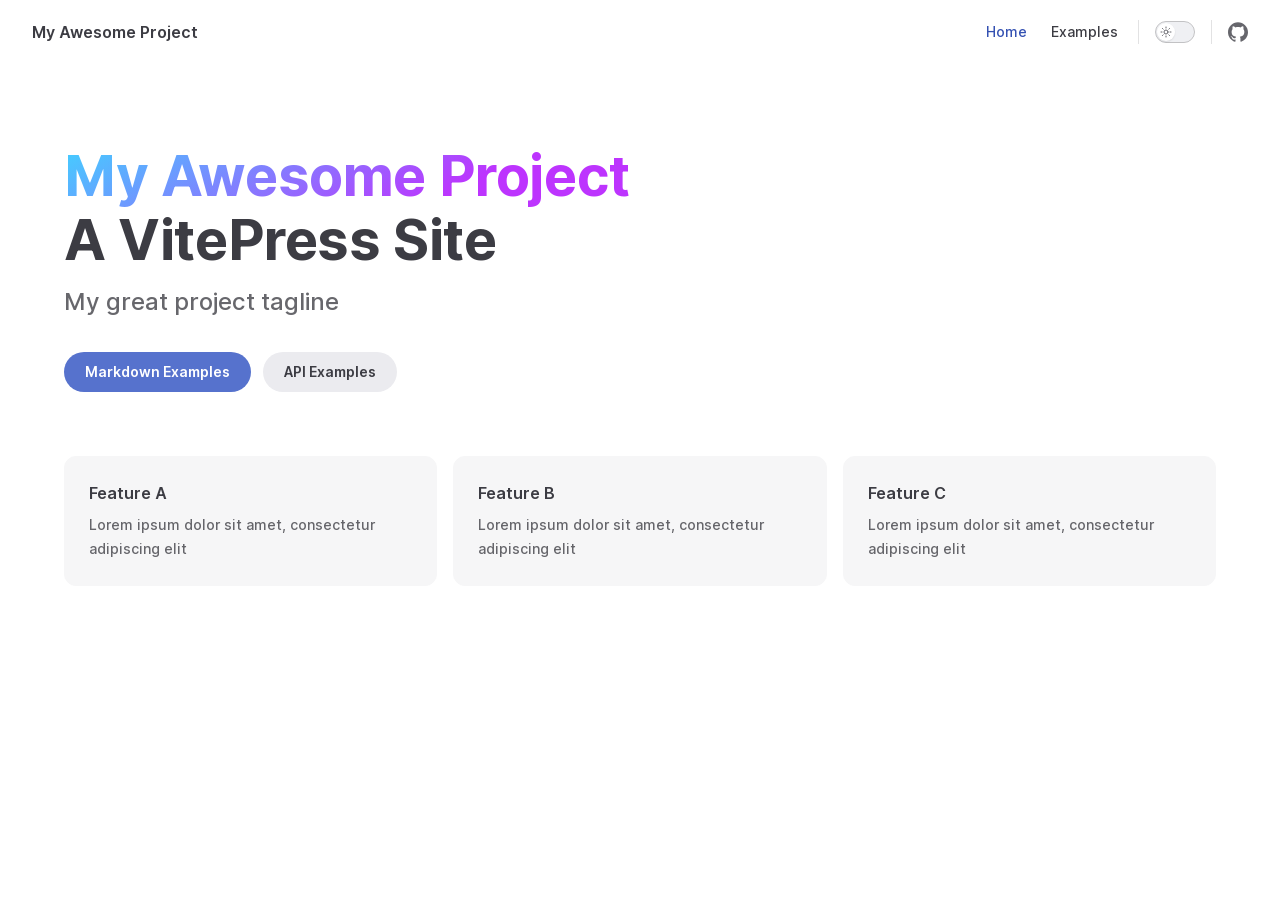
==== index.html @ a1fd71b7 "Deploying to gh-pages from @ zhangmaolongmain/docs-vitepress@6a202e920e8db9347161d7faf0ba1d92484d913" ====
<!DOCTYPE html>
<html lang="en-US" dir="ltr">
  <head>
    <meta charset="utf-8">
    <meta name="viewport" content="width=device-width,initial-scale=1">
    <title>My Awesome Project</title>
    <meta name="description" content="A VitePress Site">
    <meta name="generator" content="VitePress v1.0.0-rc.44">
    <link rel="preload stylesheet" href="/assets/style.Crjlal7w.css" as="style">
    
    <script type="module" src="/assets/app.JttWu6vJ.js"></script>
    <link rel="preload" href="/assets/inter-roman-latin.Bu8hRsVA.woff2" as="font" type="font/woff2" crossorigin="">
    <link rel="modulepreload" href="/assets/chunks/framework.DW50ofaL.js">
    <link rel="modulepreload" href="/assets/chunks/theme.V4MtRy5h.js">
    <link rel="modulepreload" href="/assets/index.md.WtlboDFU.lean.js">
    <script id="check-dark-mode">(()=>{const e=localStorage.getItem("vitepress-theme-appearance")||"auto",a=window.matchMedia("(prefers-color-scheme: dark)").matches;(!e||e==="auto"?a:e==="dark")&&document.documentElement.classList.add("dark")})();</script>
    <script id="check-mac-os">document.documentElement.classList.toggle("mac",/Mac|iPhone|iPod|iPad/i.test(navigator.platform));</script>
  </head>
  <body>
    <div id="app"><div class="Layout" data-v-730d874e><!--[--><!--]--><!--[--><span tabindex="-1" data-v-f8e4fa18></span><a href="#VPContent" class="VPSkipLink visually-hidden" data-v-f8e4fa18> Skip to content </a><!--]--><!----><header class="VPNav" data-v-730d874e data-v-f2d5ab49><div class="VPNavBar top" data-v-f2d5ab49 data-v-5117da3f><div class="wrapper" data-v-5117da3f><div class="container" data-v-5117da3f><div class="title" data-v-5117da3f><div class="VPNavBarTitle" data-v-5117da3f data-v-0aa328a5><a class="title" href="/" data-v-0aa328a5><!--[--><!--]--><!----><span data-v-0aa328a5>My Awesome Project</span><!--[--><!--]--></a></div></div><div class="content" data-v-5117da3f><div class="content-body" data-v-5117da3f><!--[--><!--]--><div class="VPNavBarSearch search" data-v-5117da3f><!----></div><nav aria-labelledby="main-nav-aria-label" class="VPNavBarMenu menu" data-v-5117da3f data-v-e668ad5e><span id="main-nav-aria-label" class="visually-hidden" data-v-e668ad5e>Main Navigation</span><!--[--><!--[--><a class="VPLink link VPNavBarMenuLink active" href="/" tabindex="0" data-v-e668ad5e data-v-145010f5><!--[--><span data-v-145010f5>Home</span><!--]--></a><!--]--><!--[--><a class="VPLink link VPNavBarMenuLink" href="/markdown-examples.html" tabindex="0" data-v-e668ad5e data-v-145010f5><!--[--><span data-v-145010f5>Examples</span><!--]--></a><!--]--><!--]--></nav><!----><div class="VPNavBarAppearance appearance" data-v-5117da3f data-v-3e006368><button class="VPSwitch VPSwitchAppearance" type="button" role="switch" title="Switch to dark theme" aria-checked="false" data-v-3e006368 data-v-73aa4517 data-v-01a73279><span class="check" data-v-01a73279><span class="icon" data-v-01a73279><!--[--><span class="vpi-sun sun" data-v-73aa4517></span><span class="vpi-moon moon" data-v-73aa4517></span><!--]--></span></span></button></div><div class="VPSocialLinks VPNavBarSocialLinks social-links" data-v-5117da3f data-v-faebd6c0 data-v-2df58448><!--[--><a class="VPSocialLink no-icon" href="https://github.com/vuejs/vitepress" aria-label="github" target="_blank" rel="noopener" data-v-2df58448 data-v-16775064><span class="vpi-social-github" /></a><!--]--></div><div class="VPFlyout VPNavBarExtra extra" data-v-5117da3f data-v-c2ef99ff data-v-0b4f1ce4><button type="button" class="button" aria-haspopup="true" aria-expanded="false" aria-label="extra navigation" data-v-0b4f1ce4><span class="vpi-more-horizontal icon" data-v-0b4f1ce4></span></button><div class="menu" data-v-0b4f1ce4><div class="VPMenu" data-v-0b4f1ce4 data-v-ffbcfee8><!----><!--[--><!--[--><!----><div class="group" data-v-c2ef99ff><div class="item appearance" data-v-c2ef99ff><p class="label" data-v-c2ef99ff>Appearance</p><div class="appearance-action" data-v-c2ef99ff><button class="VPSwitch VPSwitchAppearance" type="button" role="switch" title="Switch to dark theme" aria-checked="false" data-v-c2ef99ff data-v-73aa4517 data-v-01a73279><span class="check" data-v-01a73279><span class="icon" data-v-01a73279><!--[--><span class="vpi-sun sun" data-v-73aa4517></span><span class="vpi-moon moon" data-v-73aa4517></span><!--]--></span></span></button></div></div></div><div class="group" data-v-c2ef99ff><div class="item social-links" data-v-c2ef99ff><div class="VPSocialLinks social-links-list" data-v-c2ef99ff data-v-2df58448><!--[--><a class="VPSocialLink no-icon" href="https://github.com/vuejs/vitepress" aria-label="github" target="_blank" rel="noopener" data-v-2df58448 data-v-16775064><span class="vpi-social-github" /></a><!--]--></div></div></div><!--]--><!--]--></div></div></div><!--[--><!--]--><button type="button" class="VPNavBarHamburger hamburger" aria-label="mobile navigation" aria-expanded="false" aria-controls="VPNavScreen" data-v-5117da3f data-v-083282e1><span class="container" data-v-083282e1><span class="top" data-v-083282e1></span><span class="middle" data-v-083282e1></span><span class="bottom" data-v-083282e1></span></span></button></div></div></div></div><div class="divider" data-v-5117da3f><div class="divider-line" data-v-5117da3f></div></div></div><!----></header><!----><!----><div class="VPContent is-home" id="VPContent" data-v-730d874e data-v-97a14150><div class="VPHome" data-v-97a14150 data-v-e3a3ce57><!--[--><!--]--><div class="VPHero VPHomeHero" data-v-e3a3ce57 data-v-a7eb9db3><div class="container" data-v-a7eb9db3><div class="main" data-v-a7eb9db3><!--[--><!--]--><!--[--><h1 class="name" data-v-a7eb9db3><span class="clip" data-v-a7eb9db3>My Awesome Project</span></h1><p class="text" data-v-a7eb9db3>A VitePress Site</p><p class="tagline" data-v-a7eb9db3>My great project tagline</p><!--]--><!--[--><!--]--><div class="actions" data-v-a7eb9db3><!--[--><div class="action" data-v-a7eb9db3><a class="VPButton medium brand" href="/markdown-examples.html" data-v-a7eb9db3 data-v-7ad72123>Markdown Examples</a></div><div class="action" data-v-a7eb9db3><a class="VPButton medium alt" href="/api-examples.html" data-v-a7eb9db3 data-v-7ad72123>API Examples</a></div><!--]--></div><!--[--><!--]--></div><!----></div></div><!--[--><!--]--><!--[--><!--]--><div class="VPFeatures VPHomeFeatures" data-v-e3a3ce57 data-v-793554e1><div class="container" data-v-793554e1><div class="items" data-v-793554e1><!--[--><div class="grid-3 item" data-v-793554e1><div class="VPLink no-icon VPFeature" data-v-793554e1 data-v-e81cbb22><!--[--><article class="box" data-v-e81cbb22><!----><h2 class="title" data-v-e81cbb22>Feature A</h2><p class="details" data-v-e81cbb22>Lorem ipsum dolor sit amet, consectetur adipiscing elit</p><!----></article><!--]--></div></div><div class="grid-3 item" data-v-793554e1><div class="VPLink no-icon VPFeature" data-v-793554e1 data-v-e81cbb22><!--[--><article class="box" data-v-e81cbb22><!----><h2 class="title" data-v-e81cbb22>Feature B</h2><p class="details" data-v-e81cbb22>Lorem ipsum dolor sit amet, consectetur adipiscing elit</p><!----></article><!--]--></div></div><div class="grid-3 item" data-v-793554e1><div class="VPLink no-icon VPFeature" data-v-793554e1 data-v-e81cbb22><!--[--><article class="box" data-v-e81cbb22><!----><h2 class="title" data-v-e81cbb22>Feature C</h2><p class="details" data-v-e81cbb22>Lorem ipsum dolor sit amet, consectetur adipiscing elit</p><!----></article><!--]--></div></div><!--]--></div></div></div><!--[--><!--]--><div class="vp-doc container" style="--vp-offset:calc(50% - Infinitypx);" data-v-e3a3ce57 data-v-db194ff4><!--[--><div style="position:relative;" data-v-e3a3ce57><div></div></div><!--]--></div></div></div><!----><!--[--><!--]--></div></div>
    <script>window.__VP_HASH_MAP__=JSON.parse("{\"api-examples.md\":\"B_2oNwz4\",\"readme.md\":\"CFl-cBRu\",\"index.md\":\"WtlboDFU\",\"docs_package1_readme.md\":\"BgxEvVBt\",\"markdown-examples.md\":\"hVIrDWY8\"}");window.__VP_SITE_DATA__=JSON.parse("{\"lang\":\"en-US\",\"dir\":\"ltr\",\"title\":\"My Awesome Project\",\"description\":\"A VitePress Site\",\"base\":\"/\",\"head\":[],\"router\":{\"prefetchLinks\":true},\"appearance\":true,\"themeConfig\":{\"nav\":[{\"text\":\"Home\",\"link\":\"/\"},{\"text\":\"Examples\",\"link\":\"/markdown-examples\"}],\"sidebar\":[{\"text\":\"Examples\",\"items\":[{\"text\":\"Markdown Examples\",\"link\":\"/markdown-examples\"},{\"text\":\"Runtime API Examples\",\"link\":\"/api-examples\"}]}],\"socialLinks\":[{\"icon\":\"github\",\"link\":\"https://github.com/vuejs/vitepress\"}]},\"locales\":{},\"scrollOffset\":134,\"cleanUrls\":false}");</script>
    
  </body>
</html>
---- assets/style.Crjlal7w.css ----
@font-face{font-family:Inter var;font-weight:100 900;font-display:swap;font-style:normal;font-named-instance:"Regular";src:url(/assets/inter-roman-cyrillic.CMhn1ESj.woff2) format("woff2");unicode-range:U+0301,U+0400-045F,U+0490-0491,U+04B0-04B1,U+2116}@font-face{font-family:Inter var;font-weight:100 900;font-display:swap;font-style:normal;font-named-instance:"Regular";src:url(/assets/inter-roman-cyrillic-ext.DxP3Awbn.woff2) format("woff2");unicode-range:U+0460-052F,U+1C80-1C88,U+20B4,U+2DE0-2DFF,U+A640-A69F,U+FE2E-FE2F}@font-face{font-family:Inter var;font-weight:100 900;font-display:swap;font-style:normal;font-named-instance:"Regular";src:url(/assets/inter-roman-greek.JvnBZ4YD.woff2) format("woff2");unicode-range:U+0370-03FF}@font-face{font-family:Inter var;font-weight:100 900;font-display:swap;font-style:normal;font-named-instance:"Regular";src:url(/assets/inter-roman-greek-ext.D0mI3NpI.woff2) format("woff2");unicode-range:U+1F00-1FFF}@font-face{font-family:Inter var;font-weight:100 900;font-display:swap;font-style:normal;font-named-instance:"Regular";src:url(/assets/inter-roman-latin.Bu8hRsVA.woff2) format("woff2");unicode-range:U+0000-00FF,U+0131,U+0152-0153,U+02BB-02BC,U+02C6,U+02DA,U+02DC,U+2000-206F,U+2074,U+20AC,U+2122,U+2191,U+2193,U+2212,U+2215,U+FEFF,U+FFFD}@font-face{font-family:Inter var;font-weight:100 900;font-display:swap;font-style:normal;font-named-instance:"Regular";src:url(/assets/inter-roman-latin-ext.ZlYT4o7i.woff2) format("woff2");unicode-range:U+0100-024F,U+0259,U+1E00-1EFF,U+2020,U+20A0-20AB,U+20AD-20CF,U+2113,U+2C60-2C7F,U+A720-A7FF}@font-face{font-family:Inter var;font-weight:100 900;font-display:swap;font-style:normal;font-named-instance:"Regular";src:url(/assets/inter-roman-vietnamese.ClpjcLMQ.woff2) format("woff2");unicode-range:U+0102-0103,U+0110-0111,U+0128-0129,U+0168-0169,U+01A0-01A1,U+01AF-01B0,U+1EA0-1EF9,U+20AB}@font-face{font-family:Inter var;font-weight:100 900;font-display:swap;font-style:italic;font-named-instance:"Italic";src:url(/assets/inter-italic-cyrillic.D6csxwjC.woff2) format("woff2");unicode-range:U+0301,U+0400-045F,U+0490-0491,U+04B0-04B1,U+2116}@font-face{font-family:Inter var;font-weight:100 900;font-display:swap;font-style:italic;font-named-instance:"Italic";src:url(/assets/inter-italic-cyrillic-ext.5XJwZIOp.woff2) format("woff2");unicode-range:U+0460-052F,U+1C80-1C88,U+20B4,U+2DE0-2DFF,U+A640-A69F,U+FE2E-FE2F}@font-face{font-family:Inter var;font-weight:100 900;font-display:swap;font-style:italic;font-named-instance:"Italic";src:url(/assets/inter-italic-greek.9J96vYpw.woff2) format("woff2");unicode-range:U+0370-03FF}@font-face{font-family:Inter var;font-weight:100 900;font-display:swap;font-style:italic;font-named-instance:"Italic";src:url(/assets/inter-italic-greek-ext.CHOfFY1k.woff2) format("woff2");unicode-range:U+1F00-1FFF}@font-face{font-family:Inter var;font-weight:100 900;font-display:swap;font-style:italic;font-named-instance:"Italic";src:url(/assets/inter-italic-latin.DbsTr1gm.woff2) format("woff2");unicode-range:U+0000-00FF,U+0131,U+0152-0153,U+02BB-02BC,U+02C6,U+02DA,U+02DC,U+2000-206F,U+2074,U+20AC,U+2122,U+2191,U+2193,U+2212,U+2215,U+FEFF,U+FFFD}@font-face{font-family:Inter var;font-weight:100 900;font-display:swap;font-style:italic;font-named-instance:"Italic";src:url(/assets/inter-italic-latin-ext.BGcWXLrn.woff2) format("woff2");unicode-range:U+0100-024F,U+0259,U+1E00-1EFF,U+2020,U+20A0-20AB,U+20AD-20CF,U+2113,U+2C60-2C7F,U+A720-A7FF}@font-face{font-family:Inter var;font-weight:100 900;font-display:swap;font-style:italic;font-named-instance:"Italic";src:url(/assets/inter-italic-vietnamese.DHNAd7Wr.woff2) format("woff2");unicode-range:U+0102-0103,U+0110-0111,U+0128-0129,U+0168-0169,U+01A0-01A1,U+01AF-01B0,U+1EA0-1EF9,U+20AB}@font-face{font-family:Chinese Quotes;src:local("PingFang SC Regular"),local("PingFang SC"),local("SimHei"),local("Source Han Sans SC");unicode-range:U+2018,U+2019,U+201C,U+201D}:root{--vp-c-white: #ffffff;--vp-c-black: #000000;--vp-c-neutral: var(--vp-c-black);--vp-c-neutral-inverse: var(--vp-c-white)}.dark{--vp-c-neutral: var(--vp-c-white);--vp-c-neutral-inverse: var(--vp-c-black)}:root{--vp-c-gray-1: #dddde3;--vp-c-gray-2: #e4e4e9;--vp-c-gray-3: #ebebef;--vp-c-gray-soft: rgba(142, 150, 170, .14);--vp-c-indigo-1: #3451b2;--vp-c-indigo-2: #3a5ccc;--vp-c-indigo-3: #5672cd;--vp-c-indigo-soft: rgba(100, 108, 255, .14);--vp-c-purple-1: #6f42c1;--vp-c-purple-2: #7e4cc9;--vp-c-purple-3: #8e5cd9;--vp-c-purple-soft: rgba(159, 122, 234, .14);--vp-c-green-1: #18794e;--vp-c-green-2: #299764;--vp-c-green-3: #30a46c;--vp-c-green-soft: rgba(16, 185, 129, .14);--vp-c-yellow-1: #915930;--vp-c-yellow-2: #946300;--vp-c-yellow-3: #9f6a00;--vp-c-yellow-soft: rgba(234, 179, 8, .14);--vp-c-red-1: #b8272c;--vp-c-red-2: #d5393e;--vp-c-red-3: #e0575b;--vp-c-red-soft: rgba(244, 63, 94, .14);--vp-c-sponsor: #db2777}.dark{--vp-c-gray-1: #515c67;--vp-c-gray-2: #414853;--vp-c-gray-3: #32363f;--vp-c-gray-soft: rgba(101, 117, 133, .16);--vp-c-indigo-1: #a8b1ff;--vp-c-indigo-2: #5c73e7;--vp-c-indigo-3: #3e63dd;--vp-c-indigo-soft: rgba(100, 108, 255, .16);--vp-c-purple-1: #c8abfa;--vp-c-purple-2: #a879e6;--vp-c-purple-3: #8e5cd9;--vp-c-purple-soft: rgba(159, 122, 234, .16);--vp-c-green-1: #3dd68c;--vp-c-green-2: #30a46c;--vp-c-green-3: #298459;--vp-c-green-soft: rgba(16, 185, 129, .16);--vp-c-yellow-1: #f9b44e;--vp-c-yellow-2: #da8b17;--vp-c-yellow-3: #a46a0a;--vp-c-yellow-soft: rgba(234, 179, 8, .16);--vp-c-red-1: #f66f81;--vp-c-red-2: #f14158;--vp-c-red-3: #b62a3c;--vp-c-red-soft: rgba(244, 63, 94, .16)}:root{--vp-c-bg: #ffffff;--vp-c-bg-alt: #f6f6f7;--vp-c-bg-elv: #ffffff;--vp-c-bg-soft: #f6f6f7}.dark{--vp-c-bg: #1b1b1f;--vp-c-bg-alt: #161618;--vp-c-bg-elv: #202127;--vp-c-bg-soft: #202127}:root{--vp-c-border: #c2c2c4;--vp-c-divider: #e2e2e3;--vp-c-gutter: #e2e2e3}.dark{--vp-c-border: #3c3f44;--vp-c-divider: #2e2e32;--vp-c-gutter: #000000}:root{--vp-c-text-1: rgba(60, 60, 67);--vp-c-text-2: rgba(60, 60, 67, .78);--vp-c-text-3: rgba(60, 60, 67, .56)}.dark{--vp-c-text-1: rgba(255, 255, 245, .86);--vp-c-text-2: rgba(235, 235, 245, .6);--vp-c-text-3: rgba(235, 235, 245, .38)}:root{--vp-c-default-1: var(--vp-c-gray-1);--vp-c-default-2: var(--vp-c-gray-2);--vp-c-default-3: var(--vp-c-gray-3);--vp-c-default-soft: var(--vp-c-gray-soft);--vp-c-brand-1: var(--vp-c-indigo-1);--vp-c-brand-2: var(--vp-c-indigo-2);--vp-c-brand-3: var(--vp-c-indigo-3);--vp-c-brand-soft: var(--vp-c-indigo-soft);--vp-c-brand: var(--vp-c-brand-1);--vp-c-tip-1: var(--vp-c-brand-1);--vp-c-tip-2: var(--vp-c-brand-2);--vp-c-tip-3: var(--vp-c-brand-3);--vp-c-tip-soft: var(--vp-c-brand-soft);--vp-c-note-1: var(--vp-c-brand-1);--vp-c-note-2: var(--vp-c-brand-2);--vp-c-note-3: var(--vp-c-brand-3);--vp-c-note-soft: var(--vp-c-brand-soft);--vp-c-success-1: var(--vp-c-green-1);--vp-c-success-2: var(--vp-c-green-2);--vp-c-success-3: var(--vp-c-green-3);--vp-c-success-soft: var(--vp-c-green-soft);--vp-c-important-1: var(--vp-c-purple-1);--vp-c-important-2: var(--vp-c-purple-2);--vp-c-important-3: var(--vp-c-purple-3);--vp-c-important-soft: var(--vp-c-purple-soft);--vp-c-warning-1: var(--vp-c-yellow-1);--vp-c-warning-2: var(--vp-c-yellow-2);--vp-c-warning-3: var(--vp-c-yellow-3);--vp-c-warning-soft: var(--vp-c-yellow-soft);--vp-c-danger-1: var(--vp-c-red-1);--vp-c-danger-2: var(--vp-c-red-2);--vp-c-danger-3: var(--vp-c-red-3);--vp-c-danger-soft: var(--vp-c-red-soft);--vp-c-caution-1: var(--vp-c-red-1);--vp-c-caution-2: var(--vp-c-red-2);--vp-c-caution-3: var(--vp-c-red-3);--vp-c-caution-soft: var(--vp-c-red-soft)}:root{--vp-font-family-base: "Chinese Quotes", "Inter var", "Inter", ui-sans-serif, system-ui, -apple-system, BlinkMacSystemFont, "Segoe UI", Roboto, "Helvetica Neue", Helvetica, Arial, "Noto Sans", sans-serif, "Apple Color Emoji", "Segoe UI Emoji", "Segoe UI Symbol", "Noto Color Emoji";--vp-font-family-mono: ui-monospace, SFMono-Regular, "SF Mono", Menlo, Monaco, Consolas, "Liberation Mono", "Courier New", monospace}:root{--vp-shadow-1: 0 1px 2px rgba(0, 0, 0, .04), 0 1px 2px rgba(0, 0, 0, .06);--vp-shadow-2: 0 3px 12px rgba(0, 0, 0, .07), 0 1px 4px rgba(0, 0, 0, .07);--vp-shadow-3: 0 12px 32px rgba(0, 0, 0, .1), 0 2px 6px rgba(0, 0, 0, .08);--vp-shadow-4: 0 14px 44px rgba(0, 0, 0, .12), 0 3px 9px rgba(0, 0, 0, .12);--vp-shadow-5: 0 18px 56px rgba(0, 0, 0, .16), 0 4px 12px rgba(0, 0, 0, .16)}:root{--vp-z-index-footer: 10;--vp-z-index-local-nav: 20;--vp-z-index-nav: 30;--vp-z-index-layout-top: 40;--vp-z-index-backdrop: 50;--vp-z-index-sidebar: 60}@media (min-width: 960px){:root{--vp-z-index-sidebar: 25}}:root{--vp-layout-max-width: 1440px}:root{--vp-header-anchor-symbol: "#"}:root{--vp-code-line-height: 1.7;--vp-code-font-size: .875em;--vp-code-color: var(--vp-c-brand-1);--vp-code-link-color: var(--vp-c-brand-1);--vp-code-link-hover-color: var(--vp-c-brand-2);--vp-code-bg: var(--vp-c-default-soft);--vp-code-block-color: var(--vp-c-text-2);--vp-code-block-bg: var(--vp-c-bg-alt);--vp-code-block-divider-color: var(--vp-c-gutter);--vp-code-lang-color: var(--vp-c-text-3);--vp-code-line-highlight-color: var(--vp-c-default-soft);--vp-code-line-number-color: var(--vp-c-text-3);--vp-code-line-diff-add-color: var(--vp-c-success-soft);--vp-code-line-diff-add-symbol-color: var(--vp-c-success-1);--vp-code-line-diff-remove-color: var(--vp-c-danger-soft);--vp-code-line-diff-remove-symbol-color: var(--vp-c-danger-1);--vp-code-line-warning-color: var(--vp-c-warning-soft);--vp-code-line-error-color: var(--vp-c-danger-soft);--vp-code-copy-code-border-color: var(--vp-c-divider);--vp-code-copy-code-bg: var(--vp-c-bg-soft);--vp-code-copy-code-hover-border-color: var(--vp-c-divider);--vp-code-copy-code-hover-bg: var(--vp-c-bg);--vp-code-copy-code-active-text: var(--vp-c-text-2);--vp-code-copy-copied-text-content: "Copied";--vp-code-tab-divider: var(--vp-code-block-divider-color);--vp-code-tab-text-color: var(--vp-c-text-2);--vp-code-tab-bg: var(--vp-code-block-bg);--vp-code-tab-hover-text-color: var(--vp-c-text-1);--vp-code-tab-active-text-color: var(--vp-c-text-1);--vp-code-tab-active-bar-color: var(--vp-c-brand-1)}:root{--vp-button-brand-border: transparent;--vp-button-brand-text: var(--vp-c-white);--vp-button-brand-bg: var(--vp-c-brand-3);--vp-button-brand-hover-border: transparent;--vp-button-brand-hover-text: var(--vp-c-white);--vp-button-brand-hover-bg: var(--vp-c-brand-2);--vp-button-brand-active-border: transparent;--vp-button-brand-active-text: var(--vp-c-white);--vp-button-brand-active-bg: var(--vp-c-brand-1);--vp-button-alt-border: transparent;--vp-button-alt-text: var(--vp-c-text-1);--vp-button-alt-bg: var(--vp-c-default-3);--vp-button-alt-hover-border: transparent;--vp-button-alt-hover-text: var(--vp-c-text-1);--vp-button-alt-hover-bg: var(--vp-c-default-2);--vp-button-alt-active-border: transparent;--vp-button-alt-active-text: var(--vp-c-text-1);--vp-button-alt-active-bg: var(--vp-c-default-1);--vp-button-sponsor-border: var(--vp-c-text-2);--vp-button-sponsor-text: var(--vp-c-text-2);--vp-button-sponsor-bg: transparent;--vp-button-sponsor-hover-border: var(--vp-c-sponsor);--vp-button-sponsor-hover-text: var(--vp-c-sponsor);--vp-button-sponsor-hover-bg: transparent;--vp-button-sponsor-active-border: var(--vp-c-sponsor);--vp-button-sponsor-active-text: var(--vp-c-sponsor);--vp-button-sponsor-active-bg: transparent}:root{--vp-custom-block-font-size: 14px;--vp-custom-block-code-font-size: 13px;--vp-custom-block-info-border: transparent;--vp-custom-block-info-text: var(--vp-c-text-1);--vp-custom-block-info-bg: var(--vp-c-default-soft);--vp-custom-block-info-code-bg: var(--vp-c-default-soft);--vp-custom-block-note-border: transparent;--vp-custom-block-note-text: var(--vp-c-text-1);--vp-custom-block-note-bg: var(--vp-c-default-soft);--vp-custom-block-note-code-bg: var(--vp-c-default-soft);--vp-custom-block-tip-border: transparent;--vp-custom-block-tip-text: var(--vp-c-text-1);--vp-custom-block-tip-bg: var(--vp-c-tip-soft);--vp-custom-block-tip-code-bg: var(--vp-c-tip-soft);--vp-custom-block-important-border: transparent;--vp-custom-block-important-text: var(--vp-c-text-1);--vp-custom-block-important-bg: var(--vp-c-important-soft);--vp-custom-block-important-code-bg: var(--vp-c-important-soft);--vp-custom-block-warning-border: transparent;--vp-custom-block-warning-text: var(--vp-c-text-1);--vp-custom-block-warning-bg: var(--vp-c-warning-soft);--vp-custom-block-warning-code-bg: var(--vp-c-warning-soft);--vp-custom-block-danger-border: transparent;--vp-custom-block-danger-text: var(--vp-c-text-1);--vp-custom-block-danger-bg: var(--vp-c-danger-soft);--vp-custom-block-danger-code-bg: var(--vp-c-danger-soft);--vp-custom-block-caution-border: transparent;--vp-custom-block-caution-text: var(--vp-c-text-1);--vp-custom-block-caution-bg: var(--vp-c-caution-soft);--vp-custom-block-caution-code-bg: var(--vp-c-caution-soft);--vp-custom-block-details-border: var(--vp-custom-block-info-border);--vp-custom-block-details-text: var(--vp-custom-block-info-text);--vp-custom-block-details-bg: var(--vp-custom-block-info-bg);--vp-custom-block-details-code-bg: var(--vp-custom-block-info-code-bg)}:root{--vp-input-border-color: var(--vp-c-border);--vp-input-bg-color: var(--vp-c-bg-alt);--vp-input-switch-bg-color: var(--vp-c-default-soft)}:root{--vp-nav-height: 64px;--vp-nav-bg-color: var(--vp-c-bg);--vp-nav-screen-bg-color: var(--vp-c-bg);--vp-nav-logo-height: 24px}.hide-nav{--vp-nav-height: 0px}.hide-nav .VPSidebar{--vp-nav-height: 22px}:root{--vp-local-nav-bg-color: var(--vp-c-bg)}:root{--vp-sidebar-width: 272px;--vp-sidebar-bg-color: var(--vp-c-bg-alt)}:root{--vp-backdrop-bg-color: rgba(0, 0, 0, .6)}:root{--vp-home-hero-name-color: var(--vp-c-brand-1);--vp-home-hero-name-background: transparent;--vp-home-hero-image-background-image: none;--vp-home-hero-image-filter: none}:root{--vp-badge-info-border: transparent;--vp-badge-info-text: var(--vp-c-text-2);--vp-badge-info-bg: var(--vp-c-default-soft);--vp-badge-tip-border: transparent;--vp-badge-tip-text: var(--vp-c-tip-1);--vp-badge-tip-bg: var(--vp-c-tip-soft);--vp-badge-warning-border: transparent;--vp-badge-warning-text: var(--vp-c-warning-1);--vp-badge-warning-bg: var(--vp-c-warning-soft);--vp-badge-danger-border: transparent;--vp-badge-danger-text: var(--vp-c-danger-1);--vp-badge-danger-bg: var(--vp-c-danger-soft)}:root{--vp-carbon-ads-text-color: var(--vp-c-text-1);--vp-carbon-ads-poweredby-color: var(--vp-c-text-2);--vp-carbon-ads-bg-color: var(--vp-c-bg-soft);--vp-carbon-ads-hover-text-color: var(--vp-c-brand-1);--vp-carbon-ads-hover-poweredby-color: var(--vp-c-text-1)}:root{--vp-local-search-bg: var(--vp-c-bg);--vp-local-search-result-bg: var(--vp-c-bg);--vp-local-search-result-border: var(--vp-c-divider);--vp-local-search-result-selected-bg: var(--vp-c-bg);--vp-local-search-result-selected-border: var(--vp-c-brand-1);--vp-local-search-highlight-bg: var(--vp-c-brand-1);--vp-local-search-highlight-text: var(--vp-c-neutral-inverse)}@media (prefers-reduced-motion: reduce){*,:before,:after{animation-delay:-1ms!important;animation-duration:1ms!important;animation-iteration-count:1!important;background-attachment:initial!important;scroll-behavior:auto!important;transition-duration:0s!important;transition-delay:0s!important}}*,:before,:after{box-sizing:border-box}html{line-height:1.4;font-size:16px;-webkit-text-size-adjust:100%}html.dark{color-scheme:dark}body{margin:0;width:100%;min-width:320px;min-height:100vh;line-height:24px;font-family:var(--vp-font-family-base);font-size:16px;font-weight:400;color:var(--vp-c-text-1);background-color:var(--vp-c-bg);font-synthesis:style;text-rendering:optimizeLegibility;-webkit-font-smoothing:antialiased;-moz-osx-font-smoothing:grayscale}main{display:block}h1,h2,h3,h4,h5,h6{margin:0;line-height:24px;font-size:16px;font-weight:400}p{margin:0}strong,b{font-weight:600}a,area,button,[role=button],input,label,select,summary,textarea{touch-action:manipulation}a{color:inherit;text-decoration:inherit}ol,ul{list-style:none;margin:0;padding:0}blockquote{margin:0}pre,code,kbd,samp{font-family:var(--vp-font-family-mono)}img,svg,video,canvas,audio,iframe,embed,object{display:block}figure{margin:0}img,video{max-width:100%;height:auto}button,input,optgroup,select,textarea{border:0;padding:0;line-height:inherit;color:inherit}button{padding:0;font-family:inherit;background-color:transparent;background-image:none}button:enabled,[role=button]:enabled{cursor:pointer}button:focus,button:focus-visible{outline:1px dotted;outline:4px auto -webkit-focus-ring-color}button:focus:not(:focus-visible){outline:none!important}input:focus,textarea:focus,select:focus{outline:none}table{border-collapse:collapse}input{background-color:transparent}input:-ms-input-placeholder,textarea:-ms-input-placeholder{color:var(--vp-c-text-3)}input::-ms-input-placeholder,textarea::-ms-input-placeholder{color:var(--vp-c-text-3)}input::placeholder,textarea::placeholder{color:var(--vp-c-text-3)}input::-webkit-outer-spin-button,input::-webkit-inner-spin-button{-webkit-appearance:none;margin:0}input[type=number]{-moz-appearance:textfield}textarea{resize:vertical}select{-webkit-appearance:none}fieldset{margin:0;padding:0}h1,h2,h3,h4,h5,h6,li,p{overflow-wrap:break-word}vite-error-overlay{z-index:9999}mjx-container{display:inline-block;margin:auto 2px -2px}mjx-container>svg{display:inline-block;margin:auto}[class^=vpi-],[class*=" vpi-"],.vp-icon{width:1em;height:1em}[class^=vpi-].bg,[class*=" vpi-"].bg,.vp-icon.bg{background-size:100% 100%;background-color:transparent}[class^=vpi-]:not(.bg),[class*=" vpi-"]:not(.bg),.vp-icon:not(.bg){-webkit-mask:var(--icon) no-repeat;mask:var(--icon) no-repeat;-webkit-mask-size:100% 100%;mask-size:100% 100%;background-color:currentColor;color:inherit}.vpi-align-left{--icon: url("data:image/svg+xml,%3Csvg xmlns='http://www.w3.org/2000/svg' fill='none' stroke='currentColor' stroke-linecap='round' stroke-linejoin='round' stroke-width='2' viewBox='0 0 24 24'%3E%3Cpath d='M21 6H3M15 12H3M17 18H3'/%3E%3C/svg%3E")}.vpi-arrow-right,.vpi-arrow-down,.vpi-arrow-left,.vpi-arrow-up{--icon: url("data:image/svg+xml,%3Csvg xmlns='http://www.w3.org/2000/svg' fill='none' stroke='currentColor' stroke-linecap='round' stroke-linejoin='round' stroke-width='2' viewBox='0 0 24 24'%3E%3Cpath d='M5 12h14M12 5l7 7-7 7'/%3E%3C/svg%3E")}.vpi-chevron-right,.vpi-chevron-down,.vpi-chevron-left,.vpi-chevron-up{--icon: url("data:image/svg+xml,%3Csvg xmlns='http://www.w3.org/2000/svg' fill='none' stroke='currentColor' stroke-linecap='round' stroke-linejoin='round' stroke-width='2' viewBox='0 0 24 24'%3E%3Cpath d='m9 18 6-6-6-6'/%3E%3C/svg%3E")}.vpi-chevron-down,.vpi-arrow-down{transform:rotate(90deg)}.vpi-chevron-left,.vpi-arrow-left{transform:rotate(180deg)}.vpi-chevron-up,.vpi-arrow-up{transform:rotate(-90deg)}.vpi-square-pen{--icon: url("data:image/svg+xml,%3Csvg xmlns='http://www.w3.org/2000/svg' fill='none' stroke='currentColor' stroke-linecap='round' stroke-linejoin='round' stroke-width='2' viewBox='0 0 24 24'%3E%3Cpath d='M12 3H5a2 2 0 0 0-2 2v14a2 2 0 0 0 2 2h14a2 2 0 0 0 2-2v-7'/%3E%3Cpath d='M18.375 2.625a2.121 2.121 0 1 1 3 3L12 15l-4 1 1-4Z'/%3E%3C/svg%3E")}.vpi-plus{--icon: url("data:image/svg+xml,%3Csvg xmlns='http://www.w3.org/2000/svg' fill='none' stroke='currentColor' stroke-linecap='round' stroke-linejoin='round' stroke-width='2' viewBox='0 0 24 24'%3E%3Cpath d='M5 12h14M12 5v14'/%3E%3C/svg%3E")}.vpi-sun{--icon: url("data:image/svg+xml,%3Csvg xmlns='http://www.w3.org/2000/svg' fill='none' stroke='currentColor' stroke-linecap='round' stroke-linejoin='round' stroke-width='2' viewBox='0 0 24 24'%3E%3Ccircle cx='12' cy='12' r='4'/%3E%3Cpath d='M12 2v2M12 20v2M4.93 4.93l1.41 1.41M17.66 17.66l1.41 1.41M2 12h2M20 12h2M6.34 17.66l-1.41 1.41M19.07 4.93l-1.41 1.41'/%3E%3C/svg%3E")}.vpi-moon{--icon: url("data:image/svg+xml,%3Csvg xmlns='http://www.w3.org/2000/svg' fill='none' stroke='currentColor' stroke-linecap='round' stroke-linejoin='round' stroke-width='2' viewBox='0 0 24 24'%3E%3Cpath d='M12 3a6 6 0 0 0 9 9 9 9 0 1 1-9-9Z'/%3E%3C/svg%3E")}.vpi-more-horizontal{--icon: url("data:image/svg+xml,%3Csvg xmlns='http://www.w3.org/2000/svg' fill='none' stroke='currentColor' stroke-linecap='round' stroke-linejoin='round' stroke-width='2' viewBox='0 0 24 24'%3E%3Ccircle cx='12' cy='12' r='1'/%3E%3Ccircle cx='19' cy='12' r='1'/%3E%3Ccircle cx='5' cy='12' r='1'/%3E%3C/svg%3E")}.vpi-languages{--icon: url("data:image/svg+xml,%3Csvg xmlns='http://www.w3.org/2000/svg' fill='none' stroke='currentColor' stroke-linecap='round' stroke-linejoin='round' stroke-width='2' viewBox='0 0 24 24'%3E%3Cpath d='m5 8 6 6M4 14l6-6 2-3M2 5h12M7 2h1M22 22l-5-10-5 10M14 18h6'/%3E%3C/svg%3E")}.vpi-heart{--icon: url("data:image/svg+xml,%3Csvg xmlns='http://www.w3.org/2000/svg' fill='none' stroke='currentColor' stroke-linecap='round' stroke-linejoin='round' stroke-width='2' viewBox='0 0 24 24'%3E%3Cpath d='M19 14c1.49-1.46 3-3.21 3-5.5A5.5 5.5 0 0 0 16.5 3c-1.76 0-3 .5-4.5 2-1.5-1.5-2.74-2-4.5-2A5.5 5.5 0 0 0 2 8.5c0 2.3 1.5 4.05 3 5.5l7 7Z'/%3E%3C/svg%3E")}.vpi-search{--icon: url("data:image/svg+xml,%3Csvg xmlns='http://www.w3.org/2000/svg' fill='none' stroke='currentColor' stroke-linecap='round' stroke-linejoin='round' stroke-width='2' viewBox='0 0 24 24'%3E%3Ccircle cx='11' cy='11' r='8'/%3E%3Cpath d='m21 21-4.3-4.3'/%3E%3C/svg%3E")}.vpi-layout-list{--icon: url("data:image/svg+xml,%3Csvg xmlns='http://www.w3.org/2000/svg' fill='none' stroke='currentColor' stroke-linecap='round' stroke-linejoin='round' stroke-width='2' viewBox='0 0 24 24'%3E%3Crect width='7' height='7' x='3' y='3' rx='1'/%3E%3Crect width='7' height='7' x='3' y='14' rx='1'/%3E%3Cpath d='M14 4h7M14 9h7M14 15h7M14 20h7'/%3E%3C/svg%3E")}.vpi-delete{--icon: url("data:image/svg+xml,%3Csvg xmlns='http://www.w3.org/2000/svg' fill='none' stroke='currentColor' stroke-linecap='round' stroke-linejoin='round' stroke-width='2' viewBox='0 0 24 24'%3E%3Cpath d='M20 5H9l-7 7 7 7h11a2 2 0 0 0 2-2V7a2 2 0 0 0-2-2ZM18 9l-6 6M12 9l6 6'/%3E%3C/svg%3E")}.vpi-corner-down-left{--icon: url("data:image/svg+xml,%3Csvg xmlns='http://www.w3.org/2000/svg' fill='none' stroke='currentColor' stroke-linecap='round' stroke-linejoin='round' stroke-width='2' viewBox='0 0 24 24'%3E%3Cpath d='m9 10-5 5 5 5'/%3E%3Cpath d='M20 4v7a4 4 0 0 1-4 4H4'/%3E%3C/svg%3E")}:root{--vp-icon-copy: url("data:image/svg+xml,%3Csvg xmlns='http://www.w3.org/2000/svg' fill='none' stroke='rgba(128,128,128,1)' stroke-linecap='round' stroke-linejoin='round' stroke-width='2' viewBox='0 0 24 24'%3E%3Crect width='8' height='4' x='8' y='2' rx='1' ry='1'/%3E%3Cpath d='M16 4h2a2 2 0 0 1 2 2v14a2 2 0 0 1-2 2H6a2 2 0 0 1-2-2V6a2 2 0 0 1 2-2h2'/%3E%3C/svg%3E");--vp-icon-copied: url("data:image/svg+xml,%3Csvg xmlns='http://www.w3.org/2000/svg' fill='none' stroke='rgba(128,128,128,1)' stroke-linecap='round' stroke-linejoin='round' stroke-width='2' viewBox='0 0 24 24'%3E%3Crect width='8' height='4' x='8' y='2' rx='1' ry='1'/%3E%3Cpath d='M16 4h2a2 2 0 0 1 2 2v14a2 2 0 0 1-2 2H6a2 2 0 0 1-2-2V6a2 2 0 0 1 2-2h2'/%3E%3Cpath d='m9 14 2 2 4-4'/%3E%3C/svg%3E")}.vpi-social-discord{--icon: url("data:image/svg+xml,%3Csvg xmlns='http://www.w3.org/2000/svg' viewBox='0 0 24 24'%3E%3Cpath d='M20.317 4.37a19.791 19.791 0 0 0-4.885-1.515.074.074 0 0 0-.079.037c-.21.375-.444.864-.608 1.25a18.27 18.27 0 0 0-5.487 0 12.64 12.64 0 0 0-.617-1.25.077.077 0 0 0-.079-.037A19.736 19.736 0 0 0 3.677 4.37a.07.07 0 0 0-.032.027C.533 9.046-.32 13.58.099 18.057a.082.082 0 0 0 .031.057 19.9 19.9 0 0 0 5.993 3.03.078.078 0 0 0 .084-.028c.462-.63.874-1.295 1.226-1.994a.076.076 0 0 0-.041-.106 13.107 13.107 0 0 1-1.872-.892.077.077 0 0 1-.008-.128 10.2 10.2 0 0 0 .372-.292.074.074 0 0 1 .077-.01c3.928 1.793 8.18 1.793 12.062 0a.074.074 0 0 1 .078.01c.12.098.246.198.373.292a.077.077 0 0 1-.006.127 12.299 12.299 0 0 1-1.873.892.077.077 0 0 0-.041.107c.36.698.772 1.362 1.225 1.993a.076.076 0 0 0 .084.028 19.839 19.839 0 0 0 6.002-3.03.077.077 0 0 0 .032-.054c.5-5.177-.838-9.674-3.549-13.66a.061.061 0 0 0-.031-.03zM8.02 15.33c-1.183 0-2.157-1.085-2.157-2.419 0-1.333.956-2.419 2.157-2.419 1.21 0 2.176 1.096 2.157 2.42 0 1.333-.956 2.418-2.157 2.418zm7.975 0c-1.183 0-2.157-1.085-2.157-2.419 0-1.333.955-2.419 2.157-2.419 1.21 0 2.176 1.096 2.157 2.42 0 1.333-.946 2.418-2.157 2.418Z'/%3E%3C/svg%3E")}.vpi-social-facebook{--icon: url("data:image/svg+xml,%3Csvg xmlns='http://www.w3.org/2000/svg' viewBox='0 0 24 24'%3E%3Cpath d='M9.101 23.691v-7.98H6.627v-3.667h2.474v-1.58c0-4.085 1.848-5.978 5.858-5.978.401 0 .955.042 1.468.103a8.68 8.68 0 0 1 1.141.195v3.325a8.623 8.623 0 0 0-.653-.036 26.805 26.805 0 0 0-.733-.009c-.707 0-1.259.096-1.675.309a1.686 1.686 0 0 0-.679.622c-.258.42-.374.995-.374 1.752v1.297h3.919l-.386 2.103-.287 1.564h-3.246v8.245C19.396 23.238 24 18.179 24 12.044c0-6.627-5.373-12-12-12s-12 5.373-12 12c0 5.628 3.874 10.35 9.101 11.647Z'/%3E%3C/svg%3E")}.vpi-social-github{--icon: url("data:image/svg+xml,%3Csvg xmlns='http://www.w3.org/2000/svg' viewBox='0 0 24 24'%3E%3Cpath d='M12 .297c-6.63 0-12 5.373-12 12 0 5.303 3.438 9.8 8.205 11.385.6.113.82-.258.82-.577 0-.285-.01-1.04-.015-2.04-3.338.724-4.042-1.61-4.042-1.61C4.422 18.07 3.633 17.7 3.633 17.7c-1.087-.744.084-.729.084-.729 1.205.084 1.838 1.236 1.838 1.236 1.07 1.835 2.809 1.305 3.495.998.108-.776.417-1.305.76-1.605-2.665-.3-5.466-1.332-5.466-5.93 0-1.31.465-2.38 1.235-3.22-.135-.303-.54-1.523.105-3.176 0 0 1.005-.322 3.3 1.23.96-.267 1.98-.399 3-.405 1.02.006 2.04.138 3 .405 2.28-1.552 3.285-1.23 3.285-1.23.645 1.653.24 2.873.12 3.176.765.84 1.23 1.91 1.23 3.22 0 4.61-2.805 5.625-5.475 5.92.42.36.81 1.096.81 2.22 0 1.606-.015 2.896-.015 3.286 0 .315.21.69.825.57C20.565 22.092 24 17.592 24 12.297c0-6.627-5.373-12-12-12'/%3E%3C/svg%3E")}.vpi-social-instagram{--icon: url("data:image/svg+xml,%3Csvg xmlns='http://www.w3.org/2000/svg' viewBox='0 0 24 24'%3E%3Cpath d='M7.03.084c-1.277.06-2.149.264-2.91.563a5.874 5.874 0 0 0-2.124 1.388 5.878 5.878 0 0 0-1.38 2.127C.321 4.926.12 5.8.064 7.076.008 8.354-.005 8.764.001 12.023c.007 3.259.021 3.667.083 4.947.061 1.277.264 2.149.563 2.911.308.789.72 1.457 1.388 2.123a5.872 5.872 0 0 0 2.129 1.38c.763.295 1.636.496 2.913.552 1.278.056 1.689.069 4.947.063 3.257-.007 3.668-.021 4.947-.082 1.28-.06 2.147-.265 2.91-.563a5.881 5.881 0 0 0 2.123-1.388 5.881 5.881 0 0 0 1.38-2.129c.295-.763.496-1.636.551-2.912.056-1.28.07-1.69.063-4.948-.006-3.258-.02-3.667-.081-4.947-.06-1.28-.264-2.148-.564-2.911a5.892 5.892 0 0 0-1.387-2.123 5.857 5.857 0 0 0-2.128-1.38C19.074.322 18.202.12 16.924.066 15.647.009 15.236-.006 11.977 0 8.718.008 8.31.021 7.03.084m.14 21.693c-1.17-.05-1.805-.245-2.228-.408a3.736 3.736 0 0 1-1.382-.895 3.695 3.695 0 0 1-.9-1.378c-.165-.423-.363-1.058-.417-2.228-.06-1.264-.072-1.644-.08-4.848-.006-3.204.006-3.583.061-4.848.05-1.169.246-1.805.408-2.228.216-.561.477-.96.895-1.382a3.705 3.705 0 0 1 1.379-.9c.423-.165 1.057-.361 2.227-.417 1.265-.06 1.644-.072 4.848-.08 3.203-.006 3.583.006 4.85.062 1.168.05 1.804.244 2.227.408.56.216.96.475 1.382.895.421.42.681.817.9 1.378.165.422.362 1.056.417 2.227.06 1.265.074 1.645.08 4.848.005 3.203-.006 3.583-.061 4.848-.051 1.17-.245 1.805-.408 2.23-.216.56-.477.96-.896 1.38a3.705 3.705 0 0 1-1.378.9c-.422.165-1.058.362-2.226.418-1.266.06-1.645.072-4.85.079-3.204.007-3.582-.006-4.848-.06m9.783-16.192a1.44 1.44 0 1 0 1.437-1.442 1.44 1.44 0 0 0-1.437 1.442M5.839 12.012a6.161 6.161 0 1 0 12.323-.024 6.162 6.162 0 0 0-12.323.024M8 12.008A4 4 0 1 1 12.008 16 4 4 0 0 1 8 12.008'/%3E%3C/svg%3E")}.vpi-social-linkedin{--icon: url("data:image/svg+xml,%3Csvg xmlns='http://www.w3.org/2000/svg' viewBox='0 0 24 24'%3E%3Cpath d='M20.447 20.452h-3.554v-5.569c0-1.328-.027-3.037-1.852-3.037-1.853 0-2.136 1.445-2.136 2.939v5.667H9.351V9h3.414v1.561h.046c.477-.9 1.637-1.85 3.37-1.85 3.601 0 4.267 2.37 4.267 5.455v6.286zM5.337 7.433a2.062 2.062 0 0 1-2.063-2.065 2.064 2.064 0 1 1 2.063 2.065zm1.782 13.019H3.555V9h3.564v11.452zM22.225 0H1.771C.792 0 0 .774 0 1.729v20.542C0 23.227.792 24 1.771 24h20.451C23.2 24 24 23.227 24 22.271V1.729C24 .774 23.2 0 22.222 0h.003z'/%3E%3C/svg%3E")}.vpi-social-mastodon{--icon: url("data:image/svg+xml,%3Csvg xmlns='http://www.w3.org/2000/svg' viewBox='0 0 24 24'%3E%3Cpath d='M23.268 5.313c-.35-2.578-2.617-4.61-5.304-5.004C17.51.242 15.792 0 11.813 0h-.03c-3.98 0-4.835.242-5.288.309C3.882.692 1.496 2.518.917 5.127.64 6.412.61 7.837.661 9.143c.074 1.874.088 3.745.26 5.611.118 1.24.325 2.47.62 3.68.55 2.237 2.777 4.098 4.96 4.857 2.336.792 4.849.923 7.256.38.265-.061.527-.132.786-.213.585-.184 1.27-.39 1.774-.753a.057.057 0 0 0 .023-.043v-1.809a.052.052 0 0 0-.02-.041.053.053 0 0 0-.046-.01 20.282 20.282 0 0 1-4.709.545c-2.73 0-3.463-1.284-3.674-1.818a5.593 5.593 0 0 1-.319-1.433.053.053 0 0 1 .066-.054c1.517.363 3.072.546 4.632.546.376 0 .75 0 1.125-.01 1.57-.044 3.224-.124 4.768-.422.038-.008.077-.015.11-.024 2.435-.464 4.753-1.92 4.989-5.604.008-.145.03-1.52.03-1.67.002-.512.167-3.63-.024-5.545zm-3.748 9.195h-2.561V8.29c0-1.309-.55-1.976-1.67-1.976-1.23 0-1.846.79-1.846 2.35v3.403h-2.546V8.663c0-1.56-.617-2.35-1.848-2.35-1.112 0-1.668.668-1.67 1.977v6.218H4.822V8.102c0-1.31.337-2.35 1.011-3.12.696-.77 1.608-1.164 2.74-1.164 1.311 0 2.302.5 2.962 1.498l.638 1.06.638-1.06c.66-.999 1.65-1.498 2.96-1.498 1.13 0 2.043.395 2.74 1.164.675.77 1.012 1.81 1.012 3.12z'/%3E%3C/svg%3E")}.vpi-social-npm{--icon: url("data:image/svg+xml,%3Csvg xmlns='http://www.w3.org/2000/svg' viewBox='0 0 24 24'%3E%3Cpath d='M1.763 0C.786 0 0 .786 0 1.763v20.474C0 23.214.786 24 1.763 24h20.474c.977 0 1.763-.786 1.763-1.763V1.763C24 .786 23.214 0 22.237 0zM5.13 5.323l13.837.019-.009 13.836h-3.464l.01-10.382h-3.456L12.04 19.17H5.113z'/%3E%3C/svg%3E")}.vpi-social-slack{--icon: url("data:image/svg+xml,%3Csvg xmlns='http://www.w3.org/2000/svg' viewBox='0 0 24 24'%3E%3Cpath d='M5.042 15.165a2.528 2.528 0 0 1-2.52 2.523A2.528 2.528 0 0 1 0 15.165a2.527 2.527 0 0 1 2.522-2.52h2.52v2.52zm1.271 0a2.527 2.527 0 0 1 2.521-2.52 2.527 2.527 0 0 1 2.521 2.52v6.313A2.528 2.528 0 0 1 8.834 24a2.528 2.528 0 0 1-2.521-2.522v-6.313zM8.834 5.042a2.528 2.528 0 0 1-2.521-2.52A2.528 2.528 0 0 1 8.834 0a2.528 2.528 0 0 1 2.521 2.522v2.52H8.834zm0 1.271a2.528 2.528 0 0 1 2.521 2.521 2.528 2.528 0 0 1-2.521 2.521H2.522A2.528 2.528 0 0 1 0 8.834a2.528 2.528 0 0 1 2.522-2.521h6.312zm10.122 2.521a2.528 2.528 0 0 1 2.522-2.521A2.528 2.528 0 0 1 24 8.834a2.528 2.528 0 0 1-2.522 2.521h-2.522V8.834zm-1.268 0a2.528 2.528 0 0 1-2.523 2.521 2.527 2.527 0 0 1-2.52-2.521V2.522A2.527 2.527 0 0 1 15.165 0a2.528 2.528 0 0 1 2.523 2.522v6.312zm-2.523 10.122a2.528 2.528 0 0 1 2.523 2.522A2.528 2.528 0 0 1 15.165 24a2.527 2.527 0 0 1-2.52-2.522v-2.522h2.52zm0-1.268a2.527 2.527 0 0 1-2.52-2.523 2.526 2.526 0 0 1 2.52-2.52h6.313A2.527 2.527 0 0 1 24 15.165a2.528 2.528 0 0 1-2.522 2.523h-6.313z'/%3E%3C/svg%3E")}.vpi-social-twitter,.vpi-social-x{--icon: url("data:image/svg+xml,%3Csvg xmlns='http://www.w3.org/2000/svg' viewBox='0 0 24 24'%3E%3Cpath d='M18.901 1.153h3.68l-8.04 9.19L24 22.846h-7.406l-5.8-7.584-6.638 7.584H.474l8.6-9.83L0 1.154h7.594l5.243 6.932ZM17.61 20.644h2.039L6.486 3.24H4.298Z'/%3E%3C/svg%3E")}.vpi-social-youtube{--icon: url("data:image/svg+xml,%3Csvg xmlns='http://www.w3.org/2000/svg' viewBox='0 0 24 24'%3E%3Cpath d='M23.498 6.186a3.016 3.016 0 0 0-2.122-2.136C19.505 3.545 12 3.545 12 3.545s-7.505 0-9.377.505A3.017 3.017 0 0 0 .502 6.186C0 8.07 0 12 0 12s0 3.93.502 5.814a3.016 3.016 0 0 0 2.122 2.136c1.871.505 9.376.505 9.376.505s7.505 0 9.377-.505a3.015 3.015 0 0 0 2.122-2.136C24 15.93 24 12 24 12s0-3.93-.502-5.814zM9.545 15.568V8.432L15.818 12l-6.273 3.568z'/%3E%3C/svg%3E")}.visually-hidden{position:absolute;width:1px;height:1px;white-space:nowrap;clip:rect(0 0 0 0);clip-path:inset(50%);overflow:hidden}.custom-block{border:1px solid transparent;border-radius:8px;padding:16px 16px 8px;line-height:24px;font-size:var(--vp-custom-block-font-size);color:var(--vp-c-text-2)}.custom-block.info{border-color:var(--vp-custom-block-info-border);color:var(--vp-custom-block-info-text);background-color:var(--vp-custom-block-info-bg)}.custom-block.info a,.custom-block.info code{color:var(--vp-c-brand-1)}.custom-block.info a:hover,.custom-block.info a:hover>code{color:var(--vp-c-brand-2)}.custom-block.info code{background-color:var(--vp-custom-block-info-code-bg)}.custom-block.note{border-color:var(--vp-custom-block-note-border);color:var(--vp-custom-block-note-text);background-color:var(--vp-custom-block-note-bg)}.custom-block.note a,.custom-block.note code{color:var(--vp-c-brand-1)}.custom-block.note a:hover,.custom-block.note a:hover>code{color:var(--vp-c-brand-2)}.custom-block.note code{background-color:var(--vp-custom-block-note-code-bg)}.custom-block.tip{border-color:var(--vp-custom-block-tip-border);color:var(--vp-custom-block-tip-text);background-color:var(--vp-custom-block-tip-bg)}.custom-block.tip a,.custom-block.tip code{color:var(--vp-c-tip-1)}.custom-block.tip a:hover,.custom-block.tip a:hover>code{color:var(--vp-c-tip-2)}.custom-block.tip code{background-color:var(--vp-custom-block-tip-code-bg)}.custom-block.important{border-color:var(--vp-custom-block-important-border);color:var(--vp-custom-block-important-text);background-color:var(--vp-custom-block-important-bg)}.custom-block.important a,.custom-block.important code{color:var(--vp-c-important-1)}.custom-block.important a:hover,.custom-block.important a:hover>code{color:var(--vp-c-important-2)}.custom-block.important code{background-color:var(--vp-custom-block-important-code-bg)}.custom-block.warning{border-color:var(--vp-custom-block-warning-border);color:var(--vp-custom-block-warning-text);background-color:var(--vp-custom-block-warning-bg)}.custom-block.warning a,.custom-block.warning code{color:var(--vp-c-warning-1)}.custom-block.warning a:hover,.custom-block.warning a:hover>code{color:var(--vp-c-warning-2)}.custom-block.warning code{background-color:var(--vp-custom-block-warning-code-bg)}.custom-block.danger{border-color:var(--vp-custom-block-danger-border);color:var(--vp-custom-block-danger-text);background-color:var(--vp-custom-block-danger-bg)}.custom-block.danger a,.custom-block.danger code{color:var(--vp-c-danger-1)}.custom-block.danger a:hover,.custom-block.danger a:hover>code{color:var(--vp-c-danger-2)}.custom-block.danger code{background-color:var(--vp-custom-block-danger-code-bg)}.custom-block.caution{border-color:var(--vp-custom-block-caution-border);color:var(--vp-custom-block-caution-text);background-color:var(--vp-custom-block-caution-bg)}.custom-block.caution a,.custom-block.caution code{color:var(--vp-c-caution-1)}.custom-block.caution a:hover,.custom-block.caution a:hover>code{color:var(--vp-c-caution-2)}.custom-block.caution code{background-color:var(--vp-custom-block-caution-code-bg)}.custom-block.details{border-color:var(--vp-custom-block-details-border);color:var(--vp-custom-block-details-text);background-color:var(--vp-custom-block-details-bg)}.custom-block.details a{color:var(--vp-c-brand-1)}.custom-block.details a:hover,.custom-block.details a:hover>code{color:var(--vp-c-brand-2)}.custom-block.details code{background-color:var(--vp-custom-block-details-code-bg)}.custom-block-title{font-weight:600}.custom-block p+p{margin:8px 0}.custom-block.details summary{margin:0 0 8px;font-weight:700;cursor:pointer;-webkit-user-select:none;user-select:none}.custom-block.details summary+p{margin:8px 0}.custom-block a{color:inherit;font-weight:600;text-decoration:underline;text-underline-offset:2px;transition:opacity .25s}.custom-block a:hover{opacity:.75}.custom-block code{font-size:var(--vp-custom-block-code-font-size)}.custom-block.custom-block th,.custom-block.custom-block blockquote>p{font-size:var(--vp-custom-block-font-size);color:inherit}.dark .vp-code span{color:var(--shiki-dark, inherit)}html:not(.dark) .vp-code span{color:var(--shiki-light, inherit)}.vp-code-group{margin-top:16px}.vp-code-group .tabs{position:relative;display:flex;margin-right:-24px;margin-left:-24px;padding:0 12px;background-color:var(--vp-code-tab-bg);overflow-x:auto;overflow-y:hidden;box-shadow:inset 0 -1px var(--vp-code-tab-divider)}@media (min-width: 640px){.vp-code-group .tabs{margin-right:0;margin-left:0;border-radius:8px 8px 0 0}}.vp-code-group .tabs input{position:fixed;opacity:0;pointer-events:none}.vp-code-group .tabs label{position:relative;display:inline-block;border-bottom:1px solid transparent;padding:0 12px;line-height:48px;font-size:14px;font-weight:500;color:var(--vp-code-tab-text-color);white-space:nowrap;cursor:pointer;transition:color .25s}.vp-code-group .tabs label:after{position:absolute;right:8px;bottom:-1px;left:8px;z-index:1;height:2px;border-radius:2px;content:"";background-color:transparent;transition:background-color .25s}.vp-code-group label:hover{color:var(--vp-code-tab-hover-text-color)}.vp-code-group input:checked+label{color:var(--vp-code-tab-active-text-color)}.vp-code-group input:checked+label:after{background-color:var(--vp-code-tab-active-bar-color)}.vp-code-group div[class*=language-],.vp-block{display:none;margin-top:0!important;border-top-left-radius:0!important;border-top-right-radius:0!important}.vp-code-group div[class*=language-].active,.vp-block.active{display:block}.vp-block{padding:20px 24px}.vp-doc h1,.vp-doc h2,.vp-doc h3,.vp-doc h4,.vp-doc h5,.vp-doc h6{position:relative;font-weight:600;outline:none}.vp-doc h1{letter-spacing:-.02em;line-height:40px;font-size:28px}.vp-doc h2{margin:48px 0 16px;border-top:1px solid var(--vp-c-divider);padding-top:24px;letter-spacing:-.02em;line-height:32px;font-size:24px}.vp-doc h3{margin:32px 0 0;letter-spacing:-.01em;line-height:28px;font-size:20px}.vp-doc .header-anchor{position:absolute;top:0;left:0;margin-left:-.87em;font-weight:500;-webkit-user-select:none;user-select:none;opacity:0;text-decoration:none;transition:color .25s,opacity .25s}.vp-doc .header-anchor:before{content:var(--vp-header-anchor-symbol)}.vp-doc h1:hover .header-anchor,.vp-doc h1 .header-anchor:focus,.vp-doc h2:hover .header-anchor,.vp-doc h2 .header-anchor:focus,.vp-doc h3:hover .header-anchor,.vp-doc h3 .header-anchor:focus,.vp-doc h4:hover .header-anchor,.vp-doc h4 .header-anchor:focus,.vp-doc h5:hover .header-anchor,.vp-doc h5 .header-anchor:focus,.vp-doc h6:hover .header-anchor,.vp-doc h6 .header-anchor:focus{opacity:1}@media (min-width: 768px){.vp-doc h1{letter-spacing:-.02em;line-height:40px;font-size:32px}}.vp-doc h2 .header-anchor{top:24px}.vp-doc p,.vp-doc summary{margin:16px 0}.vp-doc p{line-height:28px}.vp-doc blockquote{margin:16px 0;border-left:2px solid var(--vp-c-divider);padding-left:16px;transition:border-color .5s}.vp-doc blockquote>p{margin:0;font-size:16px;color:var(--vp-c-text-2);transition:color .5s}.vp-doc a{font-weight:500;color:var(--vp-c-brand-1);text-decoration:underline;text-underline-offset:2px;transition:color .25s,opacity .25s}.vp-doc a:hover{color:var(--vp-c-brand-2)}.vp-doc strong{font-weight:600}.vp-doc ul,.vp-doc ol{padding-left:1.25rem;margin:16px 0}.vp-doc ul{list-style:disc}.vp-doc ol{list-style:decimal}.vp-doc li+li{margin-top:8px}.vp-doc li>ol,.vp-doc li>ul{margin:8px 0 0}.vp-doc table{display:block;border-collapse:collapse;margin:20px 0;overflow-x:auto}.vp-doc tr{background-color:var(--vp-c-bg);border-top:1px solid var(--vp-c-divider);transition:background-color .5s}.vp-doc tr:nth-child(2n){background-color:var(--vp-c-bg-soft)}.vp-doc th,.vp-doc td{border:1px solid var(--vp-c-divider);padding:8px 16px}.vp-doc th{text-align:left;font-size:14px;font-weight:600;color:var(--vp-c-text-2);background-color:var(--vp-c-bg-soft)}.vp-doc td{font-size:14px}.vp-doc hr{margin:16px 0;border:none;border-top:1px solid var(--vp-c-divider)}.vp-doc .custom-block{margin:16px 0}.vp-doc .custom-block p{margin:8px 0;line-height:24px}.vp-doc .custom-block p:first-child{margin:0}.vp-doc .custom-block div[class*=language-]{margin:8px 0;border-radius:8px}.vp-doc .custom-block div[class*=language-] code{font-weight:400;background-color:transparent}.vp-doc .custom-block .vp-code-group .tabs{margin:0;border-radius:8px 8px 0 0}.vp-doc :not(pre,h1,h2,h3,h4,h5,h6)>code{font-size:var(--vp-code-font-size);color:var(--vp-code-color)}.vp-doc :not(pre)>code{border-radius:4px;padding:3px 6px;background-color:var(--vp-code-bg);transition:color .25s,background-color .5s}.vp-doc a>code{color:var(--vp-code-link-color)}.vp-doc a:hover>code{color:var(--vp-code-link-hover-color)}.vp-doc h1>code,.vp-doc h2>code,.vp-doc h3>code{font-size:.9em}.vp-doc div[class*=language-],.vp-block{position:relative;margin:16px -24px;background-color:var(--vp-code-block-bg);overflow-x:auto;transition:background-color .5s}@media (min-width: 640px){.vp-doc div[class*=language-],.vp-block{border-radius:8px;margin:16px 0}}@media (max-width: 639px){.vp-doc li div[class*=language-]{border-radius:8px 0 0 8px}}.vp-doc div[class*=language-]+div[class*=language-],.vp-doc div[class$=-api]+div[class*=language-],.vp-doc div[class*=language-]+div[class$=-api]>div[class*=language-]{margin-top:-8px}.vp-doc [class*=language-] pre,.vp-doc [class*=language-] code{direction:ltr;text-align:left;white-space:pre;word-spacing:normal;word-break:normal;word-wrap:normal;-moz-tab-size:4;-o-tab-size:4;tab-size:4;-webkit-hyphens:none;-moz-hyphens:none;-ms-hyphens:none;hyphens:none}.vp-doc [class*=language-] pre{position:relative;z-index:1;margin:0;padding:20px 0;background:transparent;overflow-x:auto}.vp-doc [class*=language-] code{display:block;padding:0 24px;width:fit-content;min-width:100%;line-height:var(--vp-code-line-height);font-size:var(--vp-code-font-size);color:var(--vp-code-block-color);transition:color .5s}.vp-doc [class*=language-] code .highlighted{background-color:var(--vp-code-line-highlight-color);transition:background-color .5s;margin:0 -24px;padding:0 24px;width:calc(100% + 48px);display:inline-block}.vp-doc [class*=language-] code .highlighted.error{background-color:var(--vp-code-line-error-color)}.vp-doc [class*=language-] code .highlighted.warning{background-color:var(--vp-code-line-warning-color)}.vp-doc [class*=language-] code .diff{transition:background-color .5s;margin:0 -24px;padding:0 24px;width:calc(100% + 48px);display:inline-block}.vp-doc [class*=language-] code .diff:before{position:absolute;left:10px}.vp-doc [class*=language-] .has-focused-lines .line:not(.has-focus){filter:blur(.095rem);opacity:.4;transition:filter .35s,opacity .35s}.vp-doc [class*=language-] .has-focused-lines .line:not(.has-focus){opacity:.7;transition:filter .35s,opacity .35s}.vp-doc [class*=language-]:hover .has-focused-lines .line:not(.has-focus){filter:blur(0);opacity:1}.vp-doc [class*=language-] code .diff.remove{background-color:var(--vp-code-line-diff-remove-color);opacity:.7}.vp-doc [class*=language-] code .diff.remove:before{content:"-";color:var(--vp-code-line-diff-remove-symbol-color)}.vp-doc [class*=language-] code .diff.add{background-color:var(--vp-code-line-diff-add-color)}.vp-doc [class*=language-] code .diff.add:before{content:"+";color:var(--vp-code-line-diff-add-symbol-color)}.vp-doc div[class*=language-].line-numbers-mode{padding-left:32px}.vp-doc .line-numbers-wrapper{position:absolute;top:0;bottom:0;left:0;z-index:3;border-right:1px solid var(--vp-code-block-divider-color);padding-top:20px;width:32px;text-align:center;font-family:var(--vp-font-family-mono);line-height:var(--vp-code-line-height);font-size:var(--vp-code-font-size);color:var(--vp-code-line-number-color);transition:border-color .5s,color .5s}.vp-doc [class*=language-]>button.copy{direction:ltr;position:absolute;top:12px;right:12px;z-index:3;border:1px solid var(--vp-code-copy-code-border-color);border-radius:4px;width:40px;height:40px;background-color:var(--vp-code-copy-code-bg);opacity:0;cursor:pointer;background-image:var(--vp-icon-copy);background-position:50%;background-size:20px;background-repeat:no-repeat;transition:border-color .25s,background-color .25s,opacity .25s}.vp-doc [class*=language-]:hover>button.copy,.vp-doc [class*=language-]>button.copy:focus{opacity:1}.vp-doc [class*=language-]>button.copy:hover,.vp-doc [class*=language-]>button.copy.copied{border-color:var(--vp-code-copy-code-hover-border-color);background-color:var(--vp-code-copy-code-hover-bg)}.vp-doc [class*=language-]>button.copy.copied,.vp-doc [class*=language-]>button.copy:hover.copied{border-radius:0 4px 4px 0;background-color:var(--vp-code-copy-code-hover-bg);background-image:var(--vp-icon-copied)}.vp-doc [class*=language-]>button.copy.copied:before,.vp-doc [class*=language-]>button.copy:hover.copied:before{position:relative;top:-1px;transform:translate(calc(-100% - 1px));display:flex;justify-content:center;align-items:center;border:1px solid var(--vp-code-copy-code-hover-border-color);border-right:0;border-radius:4px 0 0 4px;padding:0 10px;width:fit-content;height:40px;text-align:center;font-size:12px;font-weight:500;color:var(--vp-code-copy-code-active-text);background-color:var(--vp-code-copy-code-hover-bg);white-space:nowrap;content:var(--vp-code-copy-copied-text-content)}.vp-doc [class*=language-]>span.lang{position:absolute;top:2px;right:8px;z-index:2;font-size:12px;font-weight:500;color:var(--vp-code-lang-color);transition:color .4s,opacity .4s}.vp-doc [class*=language-]:hover>button.copy+span.lang,.vp-doc [class*=language-]>button.copy:focus+span.lang{opacity:0}.vp-doc .VPTeamMembers{margin-top:24px}.vp-doc .VPTeamMembers.small.count-1 .container{margin:0!important;max-width:calc((100% - 24px)/2)!important}.vp-doc .VPTeamMembers.small.count-2 .container,.vp-doc .VPTeamMembers.small.count-3 .container{max-width:100%!important}.vp-doc .VPTeamMembers.medium.count-1 .container{margin:0!important;max-width:calc((100% - 24px)/2)!important}:is(.vp-external-link-icon,.vp-doc a[href*="://"],.vp-doc a[target=_blank]):not(.no-icon):after{display:inline-block;margin-top:-1px;margin-left:4px;width:11px;height:11px;background:currentColor;color:var(--vp-c-text-3);flex-shrink:0;--icon: url("data:image/svg+xml, %3Csvg xmlns='http://www.w3.org/2000/svg' viewBox='0 0 24 24' %3E%3Cpath d='M0 0h24v24H0V0z' fill='none' /%3E%3Cpath d='M9 5v2h6.59L4 18.59 5.41 20 17 8.41V15h2V5H9z' /%3E%3C/svg%3E");-webkit-mask-image:var(--icon);mask-image:var(--icon)}.vp-external-link-icon:after{content:""}.external-link-icon-enabled :is(.vp-doc a[href*="://"],.vp-doc a[target=_blank]):after{content:"";color:currentColor}.vp-sponsor{border-radius:16px;overflow:hidden}.vp-sponsor.aside{border-radius:12px}.vp-sponsor-section+.vp-sponsor-section{margin-top:4px}.vp-sponsor-tier{margin:0 0 4px!important;text-align:center;letter-spacing:1px!important;line-height:24px;width:100%;font-weight:600;color:var(--vp-c-text-2);background-color:var(--vp-c-bg-soft)}.vp-sponsor.normal .vp-sponsor-tier{padding:13px 0 11px;font-size:14px}.vp-sponsor.aside .vp-sponsor-tier{padding:9px 0 7px;font-size:12px}.vp-sponsor-grid+.vp-sponsor-tier{margin-top:4px}.vp-sponsor-grid{display:flex;flex-wrap:wrap;gap:4px}.vp-sponsor-grid.xmini .vp-sponsor-grid-link{height:64px}.vp-sponsor-grid.xmini .vp-sponsor-grid-image{max-width:64px;max-height:22px}.vp-sponsor-grid.mini .vp-sponsor-grid-link{height:72px}.vp-sponsor-grid.mini .vp-sponsor-grid-image{max-width:96px;max-height:24px}.vp-sponsor-grid.small .vp-sponsor-grid-link{height:96px}.vp-sponsor-grid.small .vp-sponsor-grid-image{max-width:96px;max-height:24px}.vp-sponsor-grid.medium .vp-sponsor-grid-link{height:112px}.vp-sponsor-grid.medium .vp-sponsor-grid-image{max-width:120px;max-height:36px}.vp-sponsor-grid.big .vp-sponsor-grid-link{height:184px}.vp-sponsor-grid.big .vp-sponsor-grid-image{max-width:192px;max-height:56px}.vp-sponsor-grid[data-vp-grid="2"] .vp-sponsor-grid-item{width:calc((100% - 4px)/2)}.vp-sponsor-grid[data-vp-grid="3"] .vp-sponsor-grid-item{width:calc((100% - 4px * 2) / 3)}.vp-sponsor-grid[data-vp-grid="4"] .vp-sponsor-grid-item{width:calc((100% - 12px)/4)}.vp-sponsor-grid[data-vp-grid="5"] .vp-sponsor-grid-item{width:calc((100% - 16px)/5)}.vp-sponsor-grid[data-vp-grid="6"] .vp-sponsor-grid-item{width:calc((100% - 4px * 5) / 6)}.vp-sponsor-grid-item{flex-shrink:0;width:100%;background-color:var(--vp-c-bg-soft);transition:background-color .25s}.vp-sponsor-grid-item:hover{background-color:var(--vp-c-default-soft)}.vp-sponsor-grid-item:hover .vp-sponsor-grid-image{filter:grayscale(0) invert(0)}.vp-sponsor-grid-item.empty:hover{background-color:var(--vp-c-bg-soft)}.dark .vp-sponsor-grid-item:hover{background-color:var(--vp-c-white)}.dark .vp-sponsor-grid-item.empty:hover{background-color:var(--vp-c-bg-soft)}.vp-sponsor-grid-link{display:flex}.vp-sponsor-grid-box{display:flex;justify-content:center;align-items:center;width:100%}.vp-sponsor-grid-image{max-width:100%;filter:grayscale(1);transition:filter .25s}.dark .vp-sponsor-grid-image{filter:grayscale(1) invert(1)}.VPBadge{display:inline-block;margin-left:2px;border:1px solid transparent;border-radius:12px;padding:0 10px;line-height:22px;font-size:12px;font-weight:500;transform:translateY(-2px)}.VPBadge.small{padding:0 6px;line-height:18px;font-size:10px;transform:translateY(-8px)}.VPDocFooter .VPBadge{display:none}.vp-doc h1>.VPBadge{margin-top:4px;vertical-align:top}.vp-doc h2>.VPBadge{margin-top:3px;padding:0 8px;vertical-align:top}.vp-doc h3>.VPBadge{vertical-align:middle}.vp-doc h4>.VPBadge,.vp-doc h5>.VPBadge,.vp-doc h6>.VPBadge{vertical-align:middle;line-height:18px}.VPBadge.info{border-color:var(--vp-badge-info-border);color:var(--vp-badge-info-text);background-color:var(--vp-badge-info-bg)}.VPBadge.tip{border-color:var(--vp-badge-tip-border);color:var(--vp-badge-tip-text);background-color:var(--vp-badge-tip-bg)}.VPBadge.warning{border-color:var(--vp-badge-warning-border);color:var(--vp-badge-warning-text);background-color:var(--vp-badge-warning-bg)}.VPBadge.danger{border-color:var(--vp-badge-danger-border);color:var(--vp-badge-danger-text);background-color:var(--vp-badge-danger-bg)}.VPBackdrop[data-v-8169aaa8]{position:fixed;top:0;right:0;bottom:0;left:0;z-index:var(--vp-z-index-backdrop);background:var(--vp-backdrop-bg-color);transition:opacity .5s}.VPBackdrop.fade-enter-from[data-v-8169aaa8],.VPBackdrop.fade-leave-to[data-v-8169aaa8]{opacity:0}.VPBackdrop.fade-leave-active[data-v-8169aaa8]{transition-duration:.25s}@media (min-width: 1280px){.VPBackdrop[data-v-8169aaa8]{display:none}}.NotFound[data-v-691c81f7]{padding:64px 24px 96px;text-align:center}@media (min-width: 768px){.NotFound[data-v-691c81f7]{padding:96px 32px 168px}}.code[data-v-691c81f7]{line-height:64px;font-size:64px;font-weight:600}.title[data-v-691c81f7]{padding-top:12px;letter-spacing:2px;line-height:20px;font-size:20px;font-weight:700}.divider[data-v-691c81f7]{margin:24px auto 18px;width:64px;height:1px;background-color:var(--vp-c-divider)}.quote[data-v-691c81f7]{margin:0 auto;max-width:256px;font-size:14px;font-weight:500;color:var(--vp-c-text-2)}.action[data-v-691c81f7]{padding-top:20px}.link[data-v-691c81f7]{display:inline-block;border:1px solid var(--vp-c-brand-1);border-radius:16px;padding:3px 16px;font-size:14px;font-weight:500;color:var(--vp-c-brand-1);transition:border-color .25s,color .25s}.link[data-v-691c81f7]:hover{border-color:var(--vp-c-brand-2);color:var(--vp-c-brand-2)}.root[data-v-c98c4919]{position:relative;z-index:1}.nested[data-v-c98c4919]{padding-right:16px;padding-left:16px}.outline-link[data-v-c98c4919]{display:block;line-height:32px;font-size:14px;font-weight:400;color:var(--vp-c-text-2);white-space:nowrap;overflow:hidden;text-overflow:ellipsis;transition:color .5s}.outline-link[data-v-c98c4919]:hover,.outline-link.active[data-v-c98c4919]{color:var(--vp-c-text-1);transition:color .25s}.outline-link.nested[data-v-c98c4919]{padding-left:13px}.VPDocAsideOutline[data-v-e6bb35c5]{display:none}.VPDocAsideOutline.has-outline[data-v-e6bb35c5]{display:block}.content[data-v-e6bb35c5]{position:relative;border-left:1px solid var(--vp-c-divider);padding-left:16px;font-size:13px;font-weight:500}.outline-marker[data-v-e6bb35c5]{position:absolute;top:32px;left:-1px;z-index:0;opacity:0;width:2px;border-radius:2px;height:18px;background-color:var(--vp-c-brand-1);transition:top .25s cubic-bezier(0,1,.5,1),background-color .5s,opacity .25s}.outline-title[data-v-e6bb35c5]{line-height:32px;font-size:14px;font-weight:600}.VPDocAside[data-v-3e8aba0e]{display:flex;flex-direction:column;flex-grow:1}.spacer[data-v-3e8aba0e]{flex-grow:1}.VPDocAside[data-v-3e8aba0e] .spacer+.VPDocAsideSponsors,.VPDocAside[data-v-3e8aba0e] .spacer+.VPDocAsideCarbonAds{margin-top:24px}.VPDocAside[data-v-3e8aba0e] .VPDocAsideSponsors+.VPDocAsideCarbonAds{margin-top:16px}.VPLastUpdated[data-v-06bc3f84]{line-height:24px;font-size:14px;font-weight:500;color:var(--vp-c-text-2)}@media (min-width: 640px){.VPLastUpdated[data-v-06bc3f84]{line-height:32px;font-size:14px;font-weight:500}}.VPDocFooter[data-v-303e5403]{margin-top:64px}.edit-info[data-v-303e5403]{padding-bottom:18px}@media (min-width: 640px){.edit-info[data-v-303e5403]{display:flex;justify-content:space-between;align-items:center;padding-bottom:14px}}.edit-link-button[data-v-303e5403]{display:flex;align-items:center;border:0;line-height:32px;font-size:14px;font-weight:500;color:var(--vp-c-brand-1);transition:color .25s}.edit-link-button[data-v-303e5403]:hover{color:var(--vp-c-brand-2)}.edit-link-icon[data-v-303e5403]{margin-right:8px}.prev-next[data-v-303e5403]{border-top:1px solid var(--vp-c-divider);padding-top:24px;display:grid;grid-row-gap:8px}@media (min-width: 640px){.prev-next[data-v-303e5403]{grid-template-columns:repeat(2,1fr);grid-column-gap:16px}}.pager-link[data-v-303e5403]{display:block;border:1px solid var(--vp-c-divider);border-radius:8px;padding:11px 16px 13px;width:100%;height:100%;transition:border-color .25s}.pager-link[data-v-303e5403]:hover{border-color:var(--vp-c-brand-1)}.pager-link.next[data-v-303e5403]{margin-left:auto;text-align:right}.desc[data-v-303e5403]{display:block;line-height:20px;font-size:12px;font-weight:500;color:var(--vp-c-text-2)}.title[data-v-303e5403]{display:block;line-height:20px;font-size:14px;font-weight:500;color:var(--vp-c-brand-1);transition:color .25s}.VPDoc[data-v-532ee90d]{padding:32px 24px 96px;width:100%}@media (min-width: 768px){.VPDoc[data-v-532ee90d]{padding:48px 32px 128px}}@media (min-width: 960px){.VPDoc[data-v-532ee90d]{padding:48px 32px 0}.VPDoc:not(.has-sidebar) .container[data-v-532ee90d]{display:flex;justify-content:center;max-width:992px}.VPDoc:not(.has-sidebar) .content[data-v-532ee90d]{max-width:752px}}@media (min-width: 1280px){.VPDoc .container[data-v-532ee90d]{display:flex;justify-content:center}.VPDoc .aside[data-v-532ee90d]{display:block}}@media (min-width: 1440px){.VPDoc:not(.has-sidebar) .content[data-v-532ee90d]{max-width:784px}.VPDoc:not(.has-sidebar) .container[data-v-532ee90d]{max-width:1104px}}.container[data-v-532ee90d]{margin:0 auto;width:100%}.aside[data-v-532ee90d]{position:relative;display:none;order:2;flex-grow:1;padding-left:32px;width:100%;max-width:256px}.left-aside[data-v-532ee90d]{order:1;padding-left:unset;padding-right:32px}.aside-container[data-v-532ee90d]{position:fixed;top:0;padding-top:calc(var(--vp-nav-height) + var(--vp-layout-top-height, 0px) + var(--vp-doc-top-height, 0px) + 48px);width:224px;height:100vh;overflow-x:hidden;overflow-y:auto;scrollbar-width:none}.aside-container[data-v-532ee90d]::-webkit-scrollbar{display:none}.aside-curtain[data-v-532ee90d]{position:fixed;bottom:0;z-index:10;width:224px;height:32px;background:linear-gradient(transparent,var(--vp-c-bg) 70%)}.aside-content[data-v-532ee90d]{display:flex;flex-direction:column;min-height:calc(100vh - (var(--vp-nav-height) + var(--vp-layout-top-height, 0px) + 48px));padding-bottom:32px}.content[data-v-532ee90d]{position:relative;margin:0 auto;width:100%}@media (min-width: 960px){.content[data-v-532ee90d]{padding:0 32px 128px}}@media (min-width: 1280px){.content[data-v-532ee90d]{order:1;margin:0;min-width:640px}}.content-container[data-v-532ee90d]{margin:0 auto}.VPDoc.has-aside .content-container[data-v-532ee90d]{max-width:688px}.VPButton[data-v-7ad72123]{display:inline-block;border:1px solid transparent;text-align:center;font-weight:600;white-space:nowrap;transition:color .25s,border-color .25s,background-color .25s}.VPButton[data-v-7ad72123]:active{transition:color .1s,border-color .1s,background-color .1s}.VPButton.medium[data-v-7ad72123]{border-radius:20px;padding:0 20px;line-height:38px;font-size:14px}.VPButton.big[data-v-7ad72123]{border-radius:24px;padding:0 24px;line-height:46px;font-size:16px}.VPButton.brand[data-v-7ad72123]{border-color:var(--vp-button-brand-border);color:var(--vp-button-brand-text);background-color:var(--vp-button-brand-bg)}.VPButton.brand[data-v-7ad72123]:hover{border-color:var(--vp-button-brand-hover-border);color:var(--vp-button-brand-hover-text);background-color:var(--vp-button-brand-hover-bg)}.VPButton.brand[data-v-7ad72123]:active{border-color:var(--vp-button-brand-active-border);color:var(--vp-button-brand-active-text);background-color:var(--vp-button-brand-active-bg)}.VPButton.alt[data-v-7ad72123]{border-color:var(--vp-button-alt-border);color:var(--vp-button-alt-text);background-color:var(--vp-button-alt-bg)}.VPButton.alt[data-v-7ad72123]:hover{border-color:var(--vp-button-alt-hover-border);color:var(--vp-button-alt-hover-text);background-color:var(--vp-button-alt-hover-bg)}.VPButton.alt[data-v-7ad72123]:active{border-color:var(--vp-button-alt-active-border);color:var(--vp-button-alt-active-text);background-color:var(--vp-button-alt-active-bg)}.VPButton.sponsor[data-v-7ad72123]{border-color:var(--vp-button-sponsor-border);color:var(--vp-button-sponsor-text);background-color:var(--vp-button-sponsor-bg)}.VPButton.sponsor[data-v-7ad72123]:hover{border-color:var(--vp-button-sponsor-hover-border);color:var(--vp-button-sponsor-hover-text);background-color:var(--vp-button-sponsor-hover-bg)}.VPButton.sponsor[data-v-7ad72123]:active{border-color:var(--vp-button-sponsor-active-border);color:var(--vp-button-sponsor-active-text);background-color:var(--vp-button-sponsor-active-bg)}html:not(.dark) .VPImage.dark[data-v-3c8ddd5c]{display:none}.dark .VPImage.light[data-v-3c8ddd5c]{display:none}.VPHero[data-v-a7eb9db3]{margin-top:calc((var(--vp-nav-height) + var(--vp-layout-top-height, 0px)) * -1);padding:calc(var(--vp-nav-height) + var(--vp-layout-top-height, 0px) + 48px) 24px 48px}@media (min-width: 640px){.VPHero[data-v-a7eb9db3]{padding:calc(var(--vp-nav-height) + var(--vp-layout-top-height, 0px) + 80px) 48px 64px}}@media (min-width: 960px){.VPHero[data-v-a7eb9db3]{padding:calc(var(--vp-nav-height) + var(--vp-layout-top-height, 0px) + 80px) 64px 64px}}.container[data-v-a7eb9db3]{display:flex;flex-direction:column;margin:0 auto;max-width:1152px}@media (min-width: 960px){.container[data-v-a7eb9db3]{flex-direction:row}}.main[data-v-a7eb9db3]{position:relative;z-index:10;order:2;flex-grow:1;flex-shrink:0}.VPHero.has-image .container[data-v-a7eb9db3]{text-align:center}@media (min-width: 960px){.VPHero.has-image .container[data-v-a7eb9db3]{text-align:left}}@media (min-width: 960px){.main[data-v-a7eb9db3]{order:1;width:calc((100% / 3) * 2)}.VPHero.has-image .main[data-v-a7eb9db3]{max-width:592px}}.name[data-v-a7eb9db3],.text[data-v-a7eb9db3]{max-width:392px;letter-spacing:-.4px;line-height:40px;font-size:32px;font-weight:700;white-space:pre-wrap}.VPHero.has-image .name[data-v-a7eb9db3],.VPHero.has-image .text[data-v-a7eb9db3]{margin:0 auto}.name[data-v-a7eb9db3]{color:var(--vp-home-hero-name-color)}.clip[data-v-a7eb9db3]{background:var(--vp-home-hero-name-background);-webkit-background-clip:text;background-clip:text;-webkit-text-fill-color:var(--vp-home-hero-name-color)}@media (min-width: 640px){.name[data-v-a7eb9db3],.text[data-v-a7eb9db3]{max-width:576px;line-height:56px;font-size:48px}}@media (min-width: 960px){.name[data-v-a7eb9db3],.text[data-v-a7eb9db3]{line-height:64px;font-size:56px}.VPHero.has-image .name[data-v-a7eb9db3],.VPHero.has-image .text[data-v-a7eb9db3]{margin:0}}.tagline[data-v-a7eb9db3]{padding-top:8px;max-width:392px;line-height:28px;font-size:18px;font-weight:500;white-space:pre-wrap;color:var(--vp-c-text-2)}.VPHero.has-image .tagline[data-v-a7eb9db3]{margin:0 auto}@media (min-width: 640px){.tagline[data-v-a7eb9db3]{padding-top:12px;max-width:576px;line-height:32px;font-size:20px}}@media (min-width: 960px){.tagline[data-v-a7eb9db3]{line-height:36px;font-size:24px}.VPHero.has-image .tagline[data-v-a7eb9db3]{margin:0}}.actions[data-v-a7eb9db3]{display:flex;flex-wrap:wrap;margin:-6px;padding-top:24px}.VPHero.has-image .actions[data-v-a7eb9db3]{justify-content:center}@media (min-width: 640px){.actions[data-v-a7eb9db3]{padding-top:32px}}@media (min-width: 960px){.VPHero.has-image .actions[data-v-a7eb9db3]{justify-content:flex-start}}.action[data-v-a7eb9db3]{flex-shrink:0;padding:6px}.image[data-v-a7eb9db3]{order:1;margin:-76px -24px -48px}@media (min-width: 640px){.image[data-v-a7eb9db3]{margin:-108px -24px -48px}}@media (min-width: 960px){.image[data-v-a7eb9db3]{flex-grow:1;order:2;margin:0;min-height:100%}}.image-container[data-v-a7eb9db3]{position:relative;margin:0 auto;width:320px;height:320px}@media (min-width: 640px){.image-container[data-v-a7eb9db3]{width:392px;height:392px}}@media (min-width: 960px){.image-container[data-v-a7eb9db3]{display:flex;justify-content:center;align-items:center;width:100%;height:100%;transform:translate(-32px,-32px)}}.image-bg[data-v-a7eb9db3]{position:absolute;top:50%;left:50%;border-radius:50%;width:192px;height:192px;background-image:var(--vp-home-hero-image-background-image);filter:var(--vp-home-hero-image-filter);transform:translate(-50%,-50%)}@media (min-width: 640px){.image-bg[data-v-a7eb9db3]{width:256px;height:256px}}@media (min-width: 960px){.image-bg[data-v-a7eb9db3]{width:320px;height:320px}}[data-v-a7eb9db3] .image-src{position:absolute;top:50%;left:50%;max-width:192px;max-height:192px;transform:translate(-50%,-50%)}@media (min-width: 640px){[data-v-a7eb9db3] .image-src{max-width:256px;max-height:256px}}@media (min-width: 960px){[data-v-a7eb9db3] .image-src{max-width:320px;max-height:320px}}.VPFeature[data-v-e81cbb22]{display:block;border:1px solid var(--vp-c-bg-soft);border-radius:12px;height:100%;background-color:var(--vp-c-bg-soft);transition:border-color .25s,background-color .25s}.VPFeature.link[data-v-e81cbb22]:hover{border-color:var(--vp-c-brand-1)}.box[data-v-e81cbb22]{display:flex;flex-direction:column;padding:24px;height:100%}.box[data-v-e81cbb22]>.VPImage{margin-bottom:20px}.icon[data-v-e81cbb22]{display:flex;justify-content:center;align-items:center;margin-bottom:20px;border-radius:6px;background-color:var(--vp-c-default-soft);width:48px;height:48px;font-size:24px;transition:background-color .25s}.title[data-v-e81cbb22]{line-height:24px;font-size:16px;font-weight:600}.details[data-v-e81cbb22]{flex-grow:1;padding-top:8px;line-height:24px;font-size:14px;font-weight:500;color:var(--vp-c-text-2)}.link-text[data-v-e81cbb22]{padding-top:8px}.link-text-value[data-v-e81cbb22]{display:flex;align-items:center;font-size:14px;font-weight:500;color:var(--vp-c-brand-1)}.link-text-icon[data-v-e81cbb22]{margin-left:6px}.VPFeatures[data-v-793554e1]{position:relative;padding:0 24px}@media (min-width: 640px){.VPFeatures[data-v-793554e1]{padding:0 48px}}@media (min-width: 960px){.VPFeatures[data-v-793554e1]{padding:0 64px}}.container[data-v-793554e1]{margin:0 auto;max-width:1152px}.items[data-v-793554e1]{display:flex;flex-wrap:wrap;margin:-8px}.item[data-v-793554e1]{padding:8px;width:100%}@media (min-width: 640px){.item.grid-2[data-v-793554e1],.item.grid-4[data-v-793554e1],.item.grid-6[data-v-793554e1]{width:50%}}@media (min-width: 768px){.item.grid-2[data-v-793554e1],.item.grid-4[data-v-793554e1]{width:50%}.item.grid-3[data-v-793554e1],.item.grid-6[data-v-793554e1]{width:calc(100% / 3)}}@media (min-width: 960px){.item.grid-4[data-v-793554e1]{width:25%}}.container[data-v-db194ff4]{margin:auto;width:100%;max-width:1280px;padding:0 24px}@media (min-width: 640px){.container[data-v-db194ff4]{padding:0 48px}}@media (min-width: 960px){.container[data-v-db194ff4]{width:100%;padding:0 64px}}.vp-doc[data-v-db194ff4] .VPHomeSponsors,.vp-doc[data-v-db194ff4] .VPTeamPage{margin-left:var(--vp-offset, calc(50% - 50vw) );margin-right:var(--vp-offset, calc(50% - 50vw) )}.vp-doc[data-v-db194ff4] .VPHomeSponsors h2{border-top:none;letter-spacing:normal}.vp-doc[data-v-db194ff4] .VPHomeSponsors a,.vp-doc[data-v-db194ff4] .VPTeamPage a{text-decoration:none}.VPHome[data-v-e3a3ce57]{margin-bottom:96px}@media (min-width: 768px){.VPHome[data-v-e3a3ce57]{margin-bottom:128px}}.VPContent[data-v-97a14150]{flex-grow:1;flex-shrink:0;margin:var(--vp-layout-top-height, 0px) auto 0;width:100%}.VPContent.is-home[data-v-97a14150]{width:100%;max-width:100%}.VPContent.has-sidebar[data-v-97a14150]{margin:0}@media (min-width: 960px){.VPContent[data-v-97a14150]{padding-top:var(--vp-nav-height)}.VPContent.has-sidebar[data-v-97a14150]{margin:var(--vp-layout-top-height, 0px) 0 0;padding-left:var(--vp-sidebar-width)}}@media (min-width: 1440px){.VPContent.has-sidebar[data-v-97a14150]{padding-right:calc((100vw - var(--vp-layout-max-width)) / 2);padding-left:calc((100vw - var(--vp-layout-max-width)) / 2 + var(--vp-sidebar-width))}}.VPFooter[data-v-8177390d]{position:relative;z-index:var(--vp-z-index-footer);border-top:1px solid var(--vp-c-gutter);padding:32px 24px;background-color:var(--vp-c-bg)}.VPFooter.has-sidebar[data-v-8177390d]{display:none}.VPFooter[data-v-8177390d] a{text-decoration-line:underline;text-underline-offset:2px;transition:color .25s}.VPFooter[data-v-8177390d] a:hover{color:var(--vp-c-text-1)}@media (min-width: 768px){.VPFooter[data-v-8177390d]{padding:32px}}.container[data-v-8177390d]{margin:0 auto;max-width:var(--vp-layout-max-width);text-align:center}.message[data-v-8177390d],.copyright[data-v-8177390d]{line-height:24px;font-size:14px;font-weight:500;color:var(--vp-c-text-2)}.VPLocalNavOutlineDropdown[data-v-0e80814c]{padding:12px 20px 11px}@media (min-width: 960px){.VPLocalNavOutlineDropdown[data-v-0e80814c]{padding:12px 36px 11px}}.VPLocalNavOutlineDropdown button[data-v-0e80814c]{display:block;font-size:12px;font-weight:500;line-height:24px;color:var(--vp-c-text-2);transition:color .5s;position:relative}.VPLocalNavOutlineDropdown button[data-v-0e80814c]:hover{color:var(--vp-c-text-1);transition:color .25s}.VPLocalNavOutlineDropdown button.open[data-v-0e80814c]{color:var(--vp-c-text-1)}.icon[data-v-0e80814c]{display:inline-block;vertical-align:middle;margin-left:2px;font-size:14px;transform:rotate(0);transition:transform .25s}@media (min-width: 960px){.VPLocalNavOutlineDropdown button[data-v-0e80814c]{font-size:14px}.icon[data-v-0e80814c]{font-size:16px}}.open>.icon[data-v-0e80814c]{transform:rotate(90deg)}.items[data-v-0e80814c]{position:absolute;top:40px;right:16px;left:16px;display:grid;gap:1px;border:1px solid var(--vp-c-border);border-radius:8px;background-color:var(--vp-c-gutter);max-height:calc(var(--vp-vh, 100vh) - 86px);overflow:hidden auto;box-shadow:var(--vp-shadow-3)}@media (min-width: 960px){.items[data-v-0e80814c]{right:auto;left:calc(var(--vp-sidebar-width) + 32px);width:320px}}.header[data-v-0e80814c]{background-color:var(--vp-c-bg-soft)}.top-link[data-v-0e80814c]{display:block;padding:0 16px;line-height:48px;font-size:14px;font-weight:500;color:var(--vp-c-brand-1)}.outline[data-v-0e80814c]{padding:8px 0;background-color:var(--vp-c-bg-soft)}.flyout-enter-active[data-v-0e80814c]{transition:all .2s ease-out}.flyout-leave-active[data-v-0e80814c]{transition:all .15s ease-in}.flyout-enter-from[data-v-0e80814c],.flyout-leave-to[data-v-0e80814c]{opacity:0;transform:translateY(-16px)}.VPLocalNav[data-v-71c9795f]{position:sticky;top:0;left:0;z-index:var(--vp-z-index-local-nav);border-bottom:1px solid var(--vp-c-gutter);padding-top:var(--vp-layout-top-height, 0px);width:100%;background-color:var(--vp-local-nav-bg-color)}.VPLocalNav.fixed[data-v-71c9795f]{position:fixed}@media (min-width: 960px){.VPLocalNav[data-v-71c9795f]{top:var(--vp-nav-height)}.VPLocalNav.has-sidebar[data-v-71c9795f]{padding-left:var(--vp-sidebar-width)}.VPLocalNav.empty[data-v-71c9795f]{display:none}}@media (min-width: 1280px){.VPLocalNav[data-v-71c9795f]{display:none}}@media (min-width: 1440px){.VPLocalNav.has-sidebar[data-v-71c9795f]{padding-left:calc((100vw - var(--vp-layout-max-width)) / 2 + var(--vp-sidebar-width))}}.container[data-v-71c9795f]{display:flex;justify-content:space-between;align-items:center}.menu[data-v-71c9795f]{display:flex;align-items:center;padding:12px 24px 11px;line-height:24px;font-size:12px;font-weight:500;color:var(--vp-c-text-2);transition:color .5s}.menu[data-v-71c9795f]:hover{color:var(--vp-c-text-1);transition:color .25s}@media (min-width: 768px){.menu[data-v-71c9795f]{padding:0 32px}}@media (min-width: 960px){.menu[data-v-71c9795f]{display:none}}.menu-icon[data-v-71c9795f]{margin-right:8px;font-size:14px}.VPOutlineDropdown[data-v-71c9795f]{padding:12px 24px 11px}@media (min-width: 768px){.VPOutlineDropdown[data-v-71c9795f]{padding:12px 32px 11px}}.VPSwitch[data-v-01a73279]{position:relative;border-radius:11px;display:block;width:40px;height:22px;flex-shrink:0;border:1px solid var(--vp-input-border-color);background-color:var(--vp-input-switch-bg-color);transition:border-color .25s!important}.VPSwitch[data-v-01a73279]:hover{border-color:var(--vp-c-brand-1)}.check[data-v-01a73279]{position:absolute;top:1px;left:1px;width:18px;height:18px;border-radius:50%;background-color:var(--vp-c-neutral-inverse);box-shadow:var(--vp-shadow-1);transition:transform .25s!important}.icon[data-v-01a73279]{position:relative;display:block;width:18px;height:18px;border-radius:50%;overflow:hidden}.icon[data-v-01a73279] [class^=vpi-]{position:absolute;top:3px;left:3px;width:12px;height:12px;color:var(--vp-c-text-2)}.dark .icon[data-v-01a73279] [class^=vpi-]{color:var(--vp-c-text-1);transition:opacity .25s!important}.sun[data-v-73aa4517]{opacity:1}.moon[data-v-73aa4517],.dark .sun[data-v-73aa4517]{opacity:0}.dark .moon[data-v-73aa4517]{opacity:1}.dark .VPSwitchAppearance[data-v-73aa4517] .check{transform:translate(18px)}.VPNavBarAppearance[data-v-3e006368]{display:none}@media (min-width: 1280px){.VPNavBarAppearance[data-v-3e006368]{display:flex;align-items:center}}.VPMenuGroup+.VPMenuLink[data-v-ee903820]{margin:12px -12px 0;border-top:1px solid var(--vp-c-divider);padding:12px 12px 0}.link[data-v-ee903820]{display:block;border-radius:6px;padding:0 12px;line-height:32px;font-size:14px;font-weight:500;color:var(--vp-c-text-1);white-space:nowrap;transition:background-color .25s,color .25s}.link[data-v-ee903820]:hover{color:var(--vp-c-brand-1);background-color:var(--vp-c-default-soft)}.link.active[data-v-ee903820]{color:var(--vp-c-brand-1)}.VPMenuGroup[data-v-40f63299]{margin:12px -12px 0;border-top:1px solid var(--vp-c-divider);padding:12px 12px 0}.VPMenuGroup[data-v-40f63299]:first-child{margin-top:0;border-top:0;padding-top:0}.VPMenuGroup+.VPMenuGroup[data-v-40f63299]{margin-top:12px;border-top:1px solid var(--vp-c-divider)}.title[data-v-40f63299]{padding:0 12px;line-height:32px;font-size:14px;font-weight:600;color:var(--vp-c-text-2);white-space:nowrap;transition:color .25s}.VPMenu[data-v-ffbcfee8]{border-radius:12px;padding:12px;min-width:128px;border:1px solid var(--vp-c-divider);background-color:var(--vp-c-bg-elv);box-shadow:var(--vp-shadow-3);transition:background-color .5s;max-height:calc(100vh - var(--vp-nav-height));overflow-y:auto}.VPMenu[data-v-ffbcfee8] .group{margin:0 -12px;padding:0 12px 12px}.VPMenu[data-v-ffbcfee8] .group+.group{border-top:1px solid var(--vp-c-divider);padding:11px 12px 12px}.VPMenu[data-v-ffbcfee8] .group:last-child{padding-bottom:0}.VPMenu[data-v-ffbcfee8] .group+.item{border-top:1px solid var(--vp-c-divider);padding:11px 16px 0}.VPMenu[data-v-ffbcfee8] .item{padding:0 16px;white-space:nowrap}.VPMenu[data-v-ffbcfee8] .label{flex-grow:1;line-height:28px;font-size:12px;font-weight:500;color:var(--vp-c-text-2);transition:color .5s}.VPMenu[data-v-ffbcfee8] .action{padding-left:24px}.VPFlyout[data-v-0b4f1ce4]{position:relative}.VPFlyout[data-v-0b4f1ce4]:hover{color:var(--vp-c-brand-1);transition:color .25s}.VPFlyout:hover .text[data-v-0b4f1ce4]{color:var(--vp-c-text-2)}.VPFlyout:hover .icon[data-v-0b4f1ce4]{fill:var(--vp-c-text-2)}.VPFlyout.active .text[data-v-0b4f1ce4]{color:var(--vp-c-brand-1)}.VPFlyout.active:hover .text[data-v-0b4f1ce4]{color:var(--vp-c-brand-2)}.VPFlyout:hover .menu[data-v-0b4f1ce4],.button[aria-expanded=true]+.menu[data-v-0b4f1ce4]{opacity:1;visibility:visible;transform:translateY(0)}.button[aria-expanded=false]+.menu[data-v-0b4f1ce4]{opacity:0;visibility:hidden;transform:translateY(0)}.button[data-v-0b4f1ce4]{display:flex;align-items:center;padding:0 12px;height:var(--vp-nav-height);color:var(--vp-c-text-1);transition:color .5s}.text[data-v-0b4f1ce4]{display:flex;align-items:center;line-height:var(--vp-nav-height);font-size:14px;font-weight:500;color:var(--vp-c-text-1);transition:color .25s}.option-icon[data-v-0b4f1ce4]{margin-right:0;font-size:16px}.text-icon[data-v-0b4f1ce4]{margin-left:4px;font-size:14px}.icon[data-v-0b4f1ce4]{font-size:20px;transition:fill .25s}.menu[data-v-0b4f1ce4]{position:absolute;top:calc(var(--vp-nav-height) / 2 + 20px);right:0;opacity:0;visibility:hidden;transition:opacity .25s,visibility .25s,transform .25s}.VPSocialLink[data-v-16775064]{display:flex;justify-content:center;align-items:center;width:36px;height:36px;color:var(--vp-c-text-2);transition:color .5s}.VPSocialLink[data-v-16775064]:hover{color:var(--vp-c-text-1);transition:color .25s}.VPSocialLink[data-v-16775064]>svg,.VPSocialLink[data-v-16775064]>[class^=vpi-social-]{width:20px;height:20px;fill:currentColor}.VPSocialLinks[data-v-2df58448]{display:flex;justify-content:center}.VPNavBarExtra[data-v-c2ef99ff]{display:none;margin-right:-12px}@media (min-width: 768px){.VPNavBarExtra[data-v-c2ef99ff]{display:block}}@media (min-width: 1280px){.VPNavBarExtra[data-v-c2ef99ff]{display:none}}.trans-title[data-v-c2ef99ff]{padding:0 24px 0 12px;line-height:32px;font-size:14px;font-weight:700;color:var(--vp-c-text-1)}.item.appearance[data-v-c2ef99ff],.item.social-links[data-v-c2ef99ff]{display:flex;align-items:center;padding:0 12px}.item.appearance[data-v-c2ef99ff]{min-width:176px}.appearance-action[data-v-c2ef99ff]{margin-right:-2px}.social-links-list[data-v-c2ef99ff]{margin:-4px -8px}.VPNavBarHamburger[data-v-083282e1]{display:flex;justify-content:center;align-items:center;width:48px;height:var(--vp-nav-height)}@media (min-width: 768px){.VPNavBarHamburger[data-v-083282e1]{display:none}}.container[data-v-083282e1]{position:relative;width:16px;height:14px;overflow:hidden}.VPNavBarHamburger:hover .top[data-v-083282e1]{top:0;left:0;transform:translate(4px)}.VPNavBarHamburger:hover .middle[data-v-083282e1]{top:6px;left:0;transform:translate(0)}.VPNavBarHamburger:hover .bottom[data-v-083282e1]{top:12px;left:0;transform:translate(8px)}.VPNavBarHamburger.active .top[data-v-083282e1]{top:6px;transform:translate(0) rotate(225deg)}.VPNavBarHamburger.active .middle[data-v-083282e1]{top:6px;transform:translate(16px)}.VPNavBarHamburger.active .bottom[data-v-083282e1]{top:6px;transform:translate(0) rotate(135deg)}.VPNavBarHamburger.active:hover .top[data-v-083282e1],.VPNavBarHamburger.active:hover .middle[data-v-083282e1],.VPNavBarHamburger.active:hover .bottom[data-v-083282e1]{background-color:var(--vp-c-text-2);transition:top .25s,background-color .25s,transform .25s}.top[data-v-083282e1],.middle[data-v-083282e1],.bottom[data-v-083282e1]{position:absolute;width:16px;height:2px;background-color:var(--vp-c-text-1);transition:top .25s,background-color .5s,transform .25s}.top[data-v-083282e1]{top:0;left:0;transform:translate(0)}.middle[data-v-083282e1]{top:6px;left:0;transform:translate(8px)}.bottom[data-v-083282e1]{top:12px;left:0;transform:translate(4px)}.VPNavBarMenuLink[data-v-145010f5]{display:flex;align-items:center;padding:0 12px;line-height:var(--vp-nav-height);font-size:14px;font-weight:500;color:var(--vp-c-text-1);transition:color .25s}.VPNavBarMenuLink.active[data-v-145010f5],.VPNavBarMenuLink[data-v-145010f5]:hover{color:var(--vp-c-brand-1)}.VPNavBarMenu[data-v-e668ad5e]{display:none}@media (min-width: 768px){.VPNavBarMenu[data-v-e668ad5e]{display:flex}}/*! @docsearch/css 3.5.2 | MIT License | © Algolia, Inc. and contributors | https://docsearch.algolia.com */:root{--docsearch-primary-color:#5468ff;--docsearch-text-color:#1c1e21;--docsearch-spacing:12px;--docsearch-icon-stroke-width:1.4;--docsearch-highlight-color:var(--docsearch-primary-color);--docsearch-muted-color:#969faf;--docsearch-container-background:rgba(101,108,133,.8);--docsearch-logo-color:#5468ff;--docsearch-modal-width:560px;--docsearch-modal-height:600px;--docsearch-modal-background:#f5f6f7;--docsearch-modal-shadow:inset 1px 1px 0 0 hsla(0,0%,100%,.5),0 3px 8px 0 #555a64;--docsearch-searchbox-height:56px;--docsearch-searchbox-background:#ebedf0;--docsearch-searchbox-focus-background:#fff;--docsearch-searchbox-shadow:inset 0 0 0 2px var(--docsearch-primary-color);--docsearch-hit-height:56px;--docsearch-hit-color:#444950;--docsearch-hit-active-color:#fff;--docsearch-hit-background:#fff;--docsearch-hit-shadow:0 1px 3px 0 #d4d9e1;--docsearch-key-gradient:linear-gradient(-225deg,#d5dbe4,#f8f8f8);--docsearch-key-shadow:inset 0 -2px 0 0 #cdcde6,inset 0 0 1px 1px #fff,0 1px 2px 1px rgba(30,35,90,.4);--docsearch-footer-height:44px;--docsearch-footer-background:#fff;--docsearch-footer-shadow:0 -1px 0 0 #e0e3e8,0 -3px 6px 0 rgba(69,98,155,.12)}html[data-theme=dark]{--docsearch-text-color:#f5f6f7;--docsearch-container-background:rgba(9,10,17,.8);--docsearch-modal-background:#15172a;--docsearch-modal-shadow:inset 1px 1px 0 0 #2c2e40,0 3px 8px 0 #000309;--docsearch-searchbox-background:#090a11;--docsearch-searchbox-focus-background:#000;--docsearch-hit-color:#bec3c9;--docsearch-hit-shadow:none;--docsearch-hit-background:#090a11;--docsearch-key-gradient:linear-gradient(-26.5deg,#565872,#31355b);--docsearch-key-shadow:inset 0 -2px 0 0 #282d55,inset 0 0 1px 1px #51577d,0 2px 2px 0 rgba(3,4,9,.3);--docsearch-footer-background:#1e2136;--docsearch-footer-shadow:inset 0 1px 0 0 rgba(73,76,106,.5),0 -4px 8px 0 rgba(0,0,0,.2);--docsearch-logo-color:#fff;--docsearch-muted-color:#7f8497}.DocSearch-Button{align-items:center;background:var(--docsearch-searchbox-background);border:0;border-radius:40px;color:var(--docsearch-muted-color);cursor:pointer;display:flex;font-weight:500;height:36px;justify-content:space-between;margin:0 0 0 16px;padding:0 8px;-webkit-user-select:none;user-select:none}.DocSearch-Button:active,.DocSearch-Button:focus,.DocSearch-Button:hover{background:var(--docsearch-searchbox-focus-background);box-shadow:var(--docsearch-searchbox-shadow);color:var(--docsearch-text-color);outline:none}.DocSearch-Button-Container{align-items:center;display:flex}.DocSearch-Search-Icon{stroke-width:1.6}.DocSearch-Button .DocSearch-Search-Icon{color:var(--docsearch-text-color)}.DocSearch-Button-Placeholder{font-size:1rem;padding:0 12px 0 6px}.DocSearch-Button-Keys{display:flex;min-width:calc(40px + .8em)}.DocSearch-Button-Key{align-items:center;background:var(--docsearch-key-gradient);border-radius:3px;box-shadow:var(--docsearch-key-shadow);color:var(--docsearch-muted-color);display:flex;height:18px;justify-content:center;margin-right:.4em;position:relative;padding:0 0 2px;border:0;top:-1px;width:20px}@media (max-width:768px){.DocSearch-Button-Keys,.DocSearch-Button-Placeholder{display:none}}.DocSearch--active{overflow:hidden!important}.DocSearch-Container,.DocSearch-Container *{box-sizing:border-box}.DocSearch-Container{background-color:var(--docsearch-container-background);height:100vh;left:0;position:fixed;top:0;width:100vw;z-index:200}.DocSearch-Container a{text-decoration:none}.DocSearch-Link{-webkit-appearance:none;-moz-appearance:none;appearance:none;background:none;border:0;color:var(--docsearch-highlight-color);cursor:pointer;font:inherit;margin:0;padding:0}.DocSearch-Modal{background:var(--docsearch-modal-background);border-radius:6px;box-shadow:var(--docsearch-modal-shadow);flex-direction:column;margin:60px auto auto;max-width:var(--docsearch-modal-width);position:relative}.DocSearch-SearchBar{display:flex;padding:var(--docsearch-spacing) var(--docsearch-spacing) 0}.DocSearch-Form{align-items:center;background:var(--docsearch-searchbox-focus-background);border-radius:4px;box-shadow:var(--docsearch-searchbox-shadow);display:flex;height:var(--docsearch-searchbox-height);margin:0;padding:0 var(--docsearch-spacing);position:relative;width:100%}.DocSearch-Input{-webkit-appearance:none;-moz-appearance:none;appearance:none;background:transparent;border:0;color:var(--docsearch-text-color);flex:1;font:inherit;font-size:1.2em;height:100%;outline:none;padding:0 0 0 8px;width:80%}.DocSearch-Input::placeholder{color:var(--docsearch-muted-color);opacity:1}.DocSearch-Input::-webkit-search-cancel-button,.DocSearch-Input::-webkit-search-decoration,.DocSearch-Input::-webkit-search-results-button,.DocSearch-Input::-webkit-search-results-decoration{display:none}.DocSearch-LoadingIndicator,.DocSearch-MagnifierLabel,.DocSearch-Reset{margin:0;padding:0}.DocSearch-MagnifierLabel,.DocSearch-Reset{align-items:center;color:var(--docsearch-highlight-color);display:flex;justify-content:center}.DocSearch-Container--Stalled .DocSearch-MagnifierLabel,.DocSearch-LoadingIndicator{display:none}.DocSearch-Container--Stalled .DocSearch-LoadingIndicator{align-items:center;color:var(--docsearch-highlight-color);display:flex;justify-content:center}@media screen and (prefers-reduced-motion:reduce){.DocSearch-Reset{animation:none;-webkit-appearance:none;-moz-appearance:none;appearance:none;background:none;border:0;border-radius:50%;color:var(--docsearch-icon-color);cursor:pointer;right:0;stroke-width:var(--docsearch-icon-stroke-width)}}.DocSearch-Reset{animation:fade-in .1s ease-in forwards;-webkit-appearance:none;-moz-appearance:none;appearance:none;background:none;border:0;border-radius:50%;color:var(--docsearch-icon-color);cursor:pointer;padding:2px;right:0;stroke-width:var(--docsearch-icon-stroke-width)}.DocSearch-Reset[hidden]{display:none}.DocSearch-Reset:hover{color:var(--docsearch-highlight-color)}.DocSearch-LoadingIndicator svg,.DocSearch-MagnifierLabel svg{height:24px;width:24px}.DocSearch-Cancel{display:none}.DocSearch-Dropdown{max-height:calc(var(--docsearch-modal-height) - var(--docsearch-searchbox-height) - var(--docsearch-spacing) - var(--docsearch-footer-height));min-height:var(--docsearch-spacing);overflow-y:auto;overflow-y:overlay;padding:0 var(--docsearch-spacing);scrollbar-color:var(--docsearch-muted-color) var(--docsearch-modal-background);scrollbar-width:thin}.DocSearch-Dropdown::-webkit-scrollbar{width:12px}.DocSearch-Dropdown::-webkit-scrollbar-track{background:transparent}.DocSearch-Dropdown::-webkit-scrollbar-thumb{background-color:var(--docsearch-muted-color);border:3px solid var(--docsearch-modal-background);border-radius:20px}.DocSearch-Dropdown ul{list-style:none;margin:0;padding:0}.DocSearch-Label{font-size:.75em;line-height:1.6em}.DocSearch-Help,.DocSearch-Label{color:var(--docsearch-muted-color)}.DocSearch-Help{font-size:.9em;margin:0;-webkit-user-select:none;user-select:none}.DocSearch-Title{font-size:1.2em}.DocSearch-Logo a{display:flex}.DocSearch-Logo svg{color:var(--docsearch-logo-color);margin-left:8px}.DocSearch-Hits:last-of-type{margin-bottom:24px}.DocSearch-Hits mark{background:none;color:var(--docsearch-highlight-color)}.DocSearch-HitsFooter{color:var(--docsearch-muted-color);display:flex;font-size:.85em;justify-content:center;margin-bottom:var(--docsearch-spacing);padding:var(--docsearch-spacing)}.DocSearch-HitsFooter a{border-bottom:1px solid;color:inherit}.DocSearch-Hit{border-radius:4px;display:flex;padding-bottom:4px;position:relative}@media screen and (prefers-reduced-motion:reduce){.DocSearch-Hit--deleting{transition:none}}.DocSearch-Hit--deleting{opacity:0;transition:all .25s linear}@media screen and (prefers-reduced-motion:reduce){.DocSearch-Hit--favoriting{transition:none}}.DocSearch-Hit--favoriting{transform:scale(0);transform-origin:top center;transition:all .25s linear;transition-delay:.25s}.DocSearch-Hit a{background:var(--docsearch-hit-background);border-radius:4px;box-shadow:var(--docsearch-hit-shadow);display:block;padding-left:var(--docsearch-spacing);width:100%}.DocSearch-Hit-source{background:var(--docsearch-modal-background);color:var(--docsearch-highlight-color);font-size:.85em;font-weight:600;line-height:32px;margin:0 -4px;padding:8px 4px 0;position:sticky;top:0;z-index:10}.DocSearch-Hit-Tree{color:var(--docsearch-muted-color);height:var(--docsearch-hit-height);opacity:.5;stroke-width:var(--docsearch-icon-stroke-width);width:24px}.DocSearch-Hit[aria-selected=true] a{background-color:var(--docsearch-highlight-color)}.DocSearch-Hit[aria-selected=true] mark{text-decoration:underline}.DocSearch-Hit-Container{align-items:center;color:var(--docsearch-hit-color);display:flex;flex-direction:row;height:var(--docsearch-hit-height);padding:0 var(--docsearch-spacing) 0 0}.DocSearch-Hit-icon{height:20px;width:20px}.DocSearch-Hit-action,.DocSearch-Hit-icon{color:var(--docsearch-muted-color);stroke-width:var(--docsearch-icon-stroke-width)}.DocSearch-Hit-action{align-items:center;display:flex;height:22px;width:22px}.DocSearch-Hit-action svg{display:block;height:18px;width:18px}.DocSearch-Hit-action+.DocSearch-Hit-action{margin-left:6px}.DocSearch-Hit-action-button{-webkit-appearance:none;-moz-appearance:none;appearance:none;background:none;border:0;border-radius:50%;color:inherit;cursor:pointer;padding:2px}svg.DocSearch-Hit-Select-Icon{display:none}.DocSearch-Hit[aria-selected=true] .DocSearch-Hit-Select-Icon{display:block}.DocSearch-Hit-action-button:focus,.DocSearch-Hit-action-button:hover{background:#0003;transition:background-color .1s ease-in}@media screen and (prefers-reduced-motion:reduce){.DocSearch-Hit-action-button:focus,.DocSearch-Hit-action-button:hover{transition:none}}.DocSearch-Hit-action-button:focus path,.DocSearch-Hit-action-button:hover path{fill:#fff}.DocSearch-Hit-content-wrapper{display:flex;flex:1 1 auto;flex-direction:column;font-weight:500;justify-content:center;line-height:1.2em;margin:0 8px;overflow-x:hidden;position:relative;text-overflow:ellipsis;white-space:nowrap;width:80%}.DocSearch-Hit-title{font-size:.9em}.DocSearch-Hit-path{color:var(--docsearch-muted-color);font-size:.75em}.DocSearch-Hit[aria-selected=true] .DocSearch-Hit-action,.DocSearch-Hit[aria-selected=true] .DocSearch-Hit-icon,.DocSearch-Hit[aria-selected=true] .DocSearch-Hit-path,.DocSearch-Hit[aria-selected=true] .DocSearch-Hit-text,.DocSearch-Hit[aria-selected=true] .DocSearch-Hit-title,.DocSearch-Hit[aria-selected=true] .DocSearch-Hit-Tree,.DocSearch-Hit[aria-selected=true] mark{color:var(--docsearch-hit-active-color)!important}@media screen and (prefers-reduced-motion:reduce){.DocSearch-Hit-action-button:focus,.DocSearch-Hit-action-button:hover{background:#0003;transition:none}}.DocSearch-ErrorScreen,.DocSearch-NoResults,.DocSearch-StartScreen{font-size:.9em;margin:0 auto;padding:36px 0;text-align:center;width:80%}.DocSearch-Screen-Icon{color:var(--docsearch-muted-color);padding-bottom:12px}.DocSearch-NoResults-Prefill-List{display:inline-block;padding-bottom:24px;text-align:left}.DocSearch-NoResults-Prefill-List ul{display:inline-block;padding:8px 0 0}.DocSearch-NoResults-Prefill-List li{list-style-position:inside;list-style-type:"» "}.DocSearch-Prefill{-webkit-appearance:none;-moz-appearance:none;appearance:none;background:none;border:0;border-radius:1em;color:var(--docsearch-highlight-color);cursor:pointer;display:inline-block;font-size:1em;font-weight:700;padding:0}.DocSearch-Prefill:focus,.DocSearch-Prefill:hover{outline:none;text-decoration:underline}.DocSearch-Footer{align-items:center;background:var(--docsearch-footer-background);border-radius:0 0 8px 8px;box-shadow:var(--docsearch-footer-shadow);display:flex;flex-direction:row-reverse;flex-shrink:0;height:var(--docsearch-footer-height);justify-content:space-between;padding:0 var(--docsearch-spacing);position:relative;-webkit-user-select:none;user-select:none;width:100%;z-index:300}.DocSearch-Commands{color:var(--docsearch-muted-color);display:flex;list-style:none;margin:0;padding:0}.DocSearch-Commands li{align-items:center;display:flex}.DocSearch-Commands li:not(:last-of-type){margin-right:.8em}.DocSearch-Commands-Key{align-items:center;background:var(--docsearch-key-gradient);border-radius:2px;box-shadow:var(--docsearch-key-shadow);display:flex;height:18px;justify-content:center;margin-right:.4em;padding:0 0 1px;color:var(--docsearch-muted-color);border:0;width:20px}@media (max-width:768px){:root{--docsearch-spacing:10px;--docsearch-footer-height:40px}.DocSearch-Dropdown{height:100%}.DocSearch-Container{height:100vh;height:-webkit-fill-available;height:calc(var(--docsearch-vh, 1vh)*100);position:absolute}.DocSearch-Footer{border-radius:0;bottom:0;position:absolute}.DocSearch-Hit-content-wrapper{display:flex;position:relative;width:80%}.DocSearch-Modal{border-radius:0;box-shadow:none;height:100vh;height:-webkit-fill-available;height:calc(var(--docsearch-vh, 1vh)*100);margin:0;max-width:100%;width:100%}.DocSearch-Dropdown{max-height:calc(var(--docsearch-vh, 1vh)*100 - var(--docsearch-searchbox-height) - var(--docsearch-spacing) - var(--docsearch-footer-height))}.DocSearch-Cancel{-webkit-appearance:none;-moz-appearance:none;appearance:none;background:none;border:0;color:var(--docsearch-highlight-color);cursor:pointer;display:inline-block;flex:none;font:inherit;font-size:1em;font-weight:500;margin-left:var(--docsearch-spacing);outline:none;overflow:hidden;padding:0;-webkit-user-select:none;user-select:none;white-space:nowrap}.DocSearch-Commands,.DocSearch-Hit-Tree{display:none}}@keyframes fade-in{0%{opacity:0}to{opacity:1}}[class*=DocSearch]{--docsearch-primary-color: var(--vp-c-brand-1);--docsearch-highlight-color: var(--docsearch-primary-color);--docsearch-text-color: var(--vp-c-text-1);--docsearch-muted-color: var(--vp-c-text-2);--docsearch-searchbox-shadow: none;--docsearch-searchbox-background: transparent;--docsearch-searchbox-focus-background: transparent;--docsearch-key-gradient: transparent;--docsearch-key-shadow: none;--docsearch-modal-background: var(--vp-c-bg-soft);--docsearch-footer-background: var(--vp-c-bg)}.dark [class*=DocSearch]{--docsearch-modal-shadow: none;--docsearch-footer-shadow: none;--docsearch-logo-color: var(--vp-c-text-2);--docsearch-hit-background: var(--vp-c-default-soft);--docsearch-hit-color: var(--vp-c-text-2);--docsearch-hit-shadow: none}.DocSearch-Button{display:flex;justify-content:center;align-items:center;margin:0;padding:0;width:48px;height:55px;background:transparent;transition:border-color .25s}.DocSearch-Button:hover{background:transparent}.DocSearch-Button:focus{outline:1px dotted;outline:5px auto -webkit-focus-ring-color}.DocSearch-Button:focus:not(:focus-visible){outline:none!important}@media (min-width: 768px){.DocSearch-Button{justify-content:flex-start;border:1px solid transparent;border-radius:8px;padding:0 10px 0 12px;width:100%;height:40px;background-color:var(--vp-c-bg-alt)}.DocSearch-Button:hover{border-color:var(--vp-c-brand-1);background:var(--vp-c-bg-alt)}}.DocSearch-Button .DocSearch-Button-Container{display:flex;align-items:center}.DocSearch-Button .DocSearch-Search-Icon{position:relative;width:16px;height:16px;color:var(--vp-c-text-1);fill:currentColor;transition:color .5s}.DocSearch-Button:hover .DocSearch-Search-Icon{color:var(--vp-c-text-1)}@media (min-width: 768px){.DocSearch-Button .DocSearch-Search-Icon{top:1px;margin-right:8px;width:14px;height:14px;color:var(--vp-c-text-2)}}.DocSearch-Button .DocSearch-Button-Placeholder{display:none;margin-top:2px;padding:0 16px 0 0;font-size:13px;font-weight:500;color:var(--vp-c-text-2);transition:color .5s}.DocSearch-Button:hover .DocSearch-Button-Placeholder{color:var(--vp-c-text-1)}@media (min-width: 768px){.DocSearch-Button .DocSearch-Button-Placeholder{display:inline-block}}.DocSearch-Button .DocSearch-Button-Keys{direction:ltr;display:none;min-width:auto}@media (min-width: 768px){.DocSearch-Button .DocSearch-Button-Keys{display:flex;align-items:center}}.DocSearch-Button .DocSearch-Button-Key{display:block;margin:2px 0 0;border:1px solid var(--vp-c-divider);border-right:none;border-radius:4px 0 0 4px;padding-left:6px;min-width:0;width:auto;height:22px;line-height:22px;font-family:var(--vp-font-family-base);font-size:12px;font-weight:500;transition:color .5s,border-color .5s}.DocSearch-Button .DocSearch-Button-Key+.DocSearch-Button-Key{border-right:1px solid var(--vp-c-divider);border-left:none;border-radius:0 4px 4px 0;padding-left:2px;padding-right:6px}.DocSearch-Button .DocSearch-Button-Key:first-child{font-size:0!important}.DocSearch-Button .DocSearch-Button-Key:first-child:after{content:"Ctrl";font-size:12px;letter-spacing:normal;color:var(--docsearch-muted-color)}.mac .DocSearch-Button .DocSearch-Button-Key:first-child:after{content:"⌘"}.DocSearch-Button .DocSearch-Button-Key:first-child>*{display:none}.DocSearch-Search-Icon{--icon: url("data:image/svg+xml,%3Csvg xmlns='http://www.w3.org/2000/svg' stroke-width='1.6' viewBox='0 0 20 20'%3E%3Cpath fill='none' stroke='currentColor' stroke-linecap='round' stroke-linejoin='round' d='m14.386 14.386 4.088 4.088-4.088-4.088A7.533 7.533 0 1 1 3.733 3.733a7.533 7.533 0 0 1 10.653 10.653z'/%3E%3C/svg%3E")}.VPNavBarSearch{display:flex;align-items:center}@media (min-width: 768px){.VPNavBarSearch{flex-grow:1;padding-left:24px}}@media (min-width: 960px){.VPNavBarSearch{padding-left:32px}}.dark .DocSearch-Footer{border-top:1px solid var(--vp-c-divider)}.DocSearch-Form{border:1px solid var(--vp-c-brand-1);background-color:var(--vp-c-white)}.dark .DocSearch-Form{background-color:var(--vp-c-default-soft)}.DocSearch-Screen-Icon>svg{margin:auto}.VPNavBarSocialLinks[data-v-faebd6c0]{display:none}@media (min-width: 1280px){.VPNavBarSocialLinks[data-v-faebd6c0]{display:flex;align-items:center}}.title[data-v-0aa328a5]{display:flex;align-items:center;border-bottom:1px solid transparent;width:100%;height:var(--vp-nav-height);font-size:16px;font-weight:600;color:var(--vp-c-text-1);transition:opacity .25s}@media (min-width: 960px){.title[data-v-0aa328a5]{flex-shrink:0}.VPNavBarTitle.has-sidebar .title[data-v-0aa328a5]{border-bottom-color:var(--vp-c-divider)}}[data-v-0aa328a5] .logo{margin-right:8px;height:var(--vp-nav-logo-height)}.VPNavBarTranslations[data-v-4daa7ff0]{display:none}@media (min-width: 1280px){.VPNavBarTranslations[data-v-4daa7ff0]{display:flex;align-items:center}}.title[data-v-4daa7ff0]{padding:0 24px 0 12px;line-height:32px;font-size:14px;font-weight:700;color:var(--vp-c-text-1)}.VPNavBar[data-v-5117da3f]{position:relative;height:var(--vp-nav-height);pointer-events:none;white-space:nowrap;transition:background-color .5s}.VPNavBar.has-local-nav[data-v-5117da3f]{background-color:var(--vp-nav-bg-color)}@media (min-width: 960px){.VPNavBar.has-local-nav[data-v-5117da3f]{background-color:transparent}.VPNavBar[data-v-5117da3f]:not(.has-sidebar):not(.top){background-color:var(--vp-nav-bg-color)}}.wrapper[data-v-5117da3f]{padding:0 8px 0 24px}@media (min-width: 768px){.wrapper[data-v-5117da3f]{padding:0 32px}}@media (min-width: 960px){.VPNavBar.has-sidebar .wrapper[data-v-5117da3f]{padding:0}}.container[data-v-5117da3f]{display:flex;justify-content:space-between;margin:0 auto;max-width:calc(var(--vp-layout-max-width) - 64px);height:var(--vp-nav-height);pointer-events:none}.container>.title[data-v-5117da3f],.container>.content[data-v-5117da3f]{pointer-events:none}.container[data-v-5117da3f] *{pointer-events:auto}@media (min-width: 960px){.VPNavBar.has-sidebar .container[data-v-5117da3f]{max-width:100%}}.title[data-v-5117da3f]{flex-shrink:0;height:calc(var(--vp-nav-height) - 1px);transition:background-color .5s}@media (min-width: 960px){.VPNavBar.has-sidebar .title[data-v-5117da3f]{position:absolute;top:0;left:0;z-index:2;padding:0 32px;width:var(--vp-sidebar-width);height:var(--vp-nav-height);background-color:transparent}}@media (min-width: 1440px){.VPNavBar.has-sidebar .title[data-v-5117da3f]{padding-left:max(32px,calc((100% - (var(--vp-layout-max-width) - 64px)) / 2));width:calc((100% - (var(--vp-layout-max-width) - 64px)) / 2 + var(--vp-sidebar-width) - 32px)}}.content[data-v-5117da3f]{flex-grow:1}@media (min-width: 960px){.VPNavBar.has-sidebar .content[data-v-5117da3f]{position:relative;z-index:1;padding-right:32px;padding-left:var(--vp-sidebar-width)}}@media (min-width: 1440px){.VPNavBar.has-sidebar .content[data-v-5117da3f]{padding-right:calc((100vw - var(--vp-layout-max-width)) / 2 + 32px);padding-left:calc((100vw - var(--vp-layout-max-width)) / 2 + var(--vp-sidebar-width))}}.content-body[data-v-5117da3f]{display:flex;justify-content:flex-end;align-items:center;height:var(--vp-nav-height);transition:background-color .5s}@media (min-width: 960px){.VPNavBar:not(.top) .content-body[data-v-5117da3f]{position:relative;background-color:var(--vp-nav-bg-color)}.VPNavBar:not(.has-sidebar):not(.top) .content-body[data-v-5117da3f]{background-color:transparent}}@media (max-width: 767px){.content-body[data-v-5117da3f]{column-gap:.5rem}}.menu+.translations[data-v-5117da3f]:before,.menu+.appearance[data-v-5117da3f]:before,.menu+.social-links[data-v-5117da3f]:before,.translations+.appearance[data-v-5117da3f]:before,.appearance+.social-links[data-v-5117da3f]:before{margin-right:8px;margin-left:8px;width:1px;height:24px;background-color:var(--vp-c-divider);content:""}.menu+.appearance[data-v-5117da3f]:before,.translations+.appearance[data-v-5117da3f]:before{margin-right:16px}.appearance+.social-links[data-v-5117da3f]:before{margin-left:16px}.social-links[data-v-5117da3f]{margin-right:-8px}.divider[data-v-5117da3f]{width:100%;height:1px}@media (min-width: 960px){.VPNavBar.has-sidebar .divider[data-v-5117da3f]{padding-left:var(--vp-sidebar-width)}}@media (min-width: 1440px){.VPNavBar.has-sidebar .divider[data-v-5117da3f]{padding-left:calc((100vw - var(--vp-layout-max-width)) / 2 + var(--vp-sidebar-width))}}.divider-line[data-v-5117da3f]{width:100%;height:1px;transition:background-color .5s}.VPNavBar.has-local-nav .divider-line[data-v-5117da3f]{background-color:var(--vp-c-gutter)}@media (min-width: 960px){.VPNavBar:not(.top) .divider-line[data-v-5117da3f]{background-color:var(--vp-c-gutter)}.VPNavBar:not(.has-sidebar):not(.top) .divider[data-v-5117da3f]{background-color:var(--vp-c-gutter)}}.VPNavScreenAppearance[data-v-56e5c411]{display:flex;justify-content:space-between;align-items:center;border-radius:8px;padding:12px 14px 12px 16px;background-color:var(--vp-c-bg-soft)}.text[data-v-56e5c411]{line-height:24px;font-size:12px;font-weight:500;color:var(--vp-c-text-2)}.VPNavScreenMenuLink[data-v-4fb775eb]{display:block;border-bottom:1px solid var(--vp-c-divider);padding:12px 0 11px;line-height:24px;font-size:14px;font-weight:500;color:var(--vp-c-text-1);transition:border-color .25s,color .25s}.VPNavScreenMenuLink[data-v-4fb775eb]:hover{color:var(--vp-c-brand-1)}.VPNavScreenMenuGroupLink[data-v-bfe75966]{display:block;margin-left:12px;line-height:32px;font-size:14px;font-weight:400;color:var(--vp-c-text-1);transition:color .25s}.VPNavScreenMenuGroupLink[data-v-bfe75966]:hover{color:var(--vp-c-brand-1)}.VPNavScreenMenuGroupSection[data-v-22878b61]{display:block}.title[data-v-22878b61]{line-height:32px;font-size:13px;font-weight:700;color:var(--vp-c-text-2);transition:color .25s}.VPNavScreenMenuGroup[data-v-d1c52add]{border-bottom:1px solid var(--vp-c-divider);height:48px;overflow:hidden;transition:border-color .5s}.VPNavScreenMenuGroup .items[data-v-d1c52add]{visibility:hidden}.VPNavScreenMenuGroup.open .items[data-v-d1c52add]{visibility:visible}.VPNavScreenMenuGroup.open[data-v-d1c52add]{padding-bottom:10px;height:auto}.VPNavScreenMenuGroup.open .button[data-v-d1c52add]{padding-bottom:6px;color:var(--vp-c-brand-1)}.VPNavScreenMenuGroup.open .button-icon[data-v-d1c52add]{transform:rotate(45deg)}.button[data-v-d1c52add]{display:flex;justify-content:space-between;align-items:center;padding:12px 4px 11px 0;width:100%;line-height:24px;font-size:14px;font-weight:500;color:var(--vp-c-text-1);transition:color .25s}.button[data-v-d1c52add]:hover{color:var(--vp-c-brand-1)}.button-icon[data-v-d1c52add]{transition:transform .25s}.group[data-v-d1c52add]:first-child{padding-top:0}.group+.group[data-v-d1c52add],.group+.item[data-v-d1c52add]{padding-top:4px}.VPNavScreenTranslations[data-v-c5becc9d]{height:24px;overflow:hidden}.VPNavScreenTranslations.open[data-v-c5becc9d]{height:auto}.title[data-v-c5becc9d]{display:flex;align-items:center;font-size:14px;font-weight:500;color:var(--vp-c-text-1)}.icon[data-v-c5becc9d]{font-size:16px}.icon.lang[data-v-c5becc9d]{margin-right:8px}.icon.chevron[data-v-c5becc9d]{margin-left:4px}.list[data-v-c5becc9d]{padding:4px 0 0 24px}.link[data-v-c5becc9d]{line-height:32px;font-size:13px;color:var(--vp-c-text-1)}.VPNavScreen[data-v-73ae24e7]{position:fixed;top:calc(var(--vp-nav-height) + var(--vp-layout-top-height, 0px) + 1px);right:0;bottom:0;left:0;padding:0 32px;width:100%;background-color:var(--vp-nav-screen-bg-color);overflow-y:auto;transition:background-color .5s;pointer-events:auto}.VPNavScreen.fade-enter-active[data-v-73ae24e7],.VPNavScreen.fade-leave-active[data-v-73ae24e7]{transition:opacity .25s}.VPNavScreen.fade-enter-active .container[data-v-73ae24e7],.VPNavScreen.fade-leave-active .container[data-v-73ae24e7]{transition:transform .25s ease}.VPNavScreen.fade-enter-from[data-v-73ae24e7],.VPNavScreen.fade-leave-to[data-v-73ae24e7]{opacity:0}.VPNavScreen.fade-enter-from .container[data-v-73ae24e7],.VPNavScreen.fade-leave-to .container[data-v-73ae24e7]{transform:translateY(-8px)}@media (min-width: 768px){.VPNavScreen[data-v-73ae24e7]{display:none}}.container[data-v-73ae24e7]{margin:0 auto;padding:24px 0 96px;max-width:288px}.menu+.translations[data-v-73ae24e7],.menu+.appearance[data-v-73ae24e7],.translations+.appearance[data-v-73ae24e7]{margin-top:24px}.menu+.social-links[data-v-73ae24e7]{margin-top:16px}.appearance+.social-links[data-v-73ae24e7]{margin-top:16px}.VPNav[data-v-f2d5ab49]{position:relative;top:var(--vp-layout-top-height, 0px);left:0;z-index:var(--vp-z-index-nav);width:100%;pointer-events:none;transition:background-color .5s}@media (min-width: 960px){.VPNav[data-v-f2d5ab49]{position:fixed}}.VPSidebarItem.level-0[data-v-27ae58b8]{padding-bottom:24px}.VPSidebarItem.collapsed.level-0[data-v-27ae58b8]{padding-bottom:10px}.item[data-v-27ae58b8]{position:relative;display:flex;width:100%}.VPSidebarItem.collapsible>.item[data-v-27ae58b8]{cursor:pointer}.indicator[data-v-27ae58b8]{position:absolute;top:6px;bottom:6px;left:-17px;width:2px;border-radius:2px;transition:background-color .25s}.VPSidebarItem.level-2.is-active>.item>.indicator[data-v-27ae58b8],.VPSidebarItem.level-3.is-active>.item>.indicator[data-v-27ae58b8],.VPSidebarItem.level-4.is-active>.item>.indicator[data-v-27ae58b8],.VPSidebarItem.level-5.is-active>.item>.indicator[data-v-27ae58b8]{background-color:var(--vp-c-brand-1)}.link[data-v-27ae58b8]{display:flex;align-items:center;flex-grow:1}.text[data-v-27ae58b8]{flex-grow:1;padding:4px 0;line-height:24px;font-size:14px;transition:color .25s}.VPSidebarItem.level-0 .text[data-v-27ae58b8]{font-weight:700;color:var(--vp-c-text-1)}.VPSidebarItem.level-1 .text[data-v-27ae58b8],.VPSidebarItem.level-2 .text[data-v-27ae58b8],.VPSidebarItem.level-3 .text[data-v-27ae58b8],.VPSidebarItem.level-4 .text[data-v-27ae58b8],.VPSidebarItem.level-5 .text[data-v-27ae58b8]{font-weight:500;color:var(--vp-c-text-2)}.VPSidebarItem.level-0.is-link>.item>.link:hover .text[data-v-27ae58b8],.VPSidebarItem.level-1.is-link>.item>.link:hover .text[data-v-27ae58b8],.VPSidebarItem.level-2.is-link>.item>.link:hover .text[data-v-27ae58b8],.VPSidebarItem.level-3.is-link>.item>.link:hover .text[data-v-27ae58b8],.VPSidebarItem.level-4.is-link>.item>.link:hover .text[data-v-27ae58b8],.VPSidebarItem.level-5.is-link>.item>.link:hover .text[data-v-27ae58b8]{color:var(--vp-c-brand-1)}.VPSidebarItem.level-0.has-active>.item>.text[data-v-27ae58b8],.VPSidebarItem.level-1.has-active>.item>.text[data-v-27ae58b8],.VPSidebarItem.level-2.has-active>.item>.text[data-v-27ae58b8],.VPSidebarItem.level-3.has-active>.item>.text[data-v-27ae58b8],.VPSidebarItem.level-4.has-active>.item>.text[data-v-27ae58b8],.VPSidebarItem.level-5.has-active>.item>.text[data-v-27ae58b8],.VPSidebarItem.level-0.has-active>.item>.link>.text[data-v-27ae58b8],.VPSidebarItem.level-1.has-active>.item>.link>.text[data-v-27ae58b8],.VPSidebarItem.level-2.has-active>.item>.link>.text[data-v-27ae58b8],.VPSidebarItem.level-3.has-active>.item>.link>.text[data-v-27ae58b8],.VPSidebarItem.level-4.has-active>.item>.link>.text[data-v-27ae58b8],.VPSidebarItem.level-5.has-active>.item>.link>.text[data-v-27ae58b8]{color:var(--vp-c-text-1)}.VPSidebarItem.level-0.is-active>.item .link>.text[data-v-27ae58b8],.VPSidebarItem.level-1.is-active>.item .link>.text[data-v-27ae58b8],.VPSidebarItem.level-2.is-active>.item .link>.text[data-v-27ae58b8],.VPSidebarItem.level-3.is-active>.item .link>.text[data-v-27ae58b8],.VPSidebarItem.level-4.is-active>.item .link>.text[data-v-27ae58b8],.VPSidebarItem.level-5.is-active>.item .link>.text[data-v-27ae58b8]{color:var(--vp-c-brand-1)}.caret[data-v-27ae58b8]{display:flex;justify-content:center;align-items:center;margin-right:-7px;width:32px;height:32px;color:var(--vp-c-text-3);cursor:pointer;transition:color .25s;flex-shrink:0}.item:hover .caret[data-v-27ae58b8]{color:var(--vp-c-text-2)}.item:hover .caret[data-v-27ae58b8]:hover{color:var(--vp-c-text-1)}.caret-icon[data-v-27ae58b8]{font-size:18px;transform:rotate(90deg);transition:transform .25s}.VPSidebarItem.collapsed .caret-icon[data-v-27ae58b8]{transform:rotate(0)}.VPSidebarItem.level-1 .items[data-v-27ae58b8],.VPSidebarItem.level-2 .items[data-v-27ae58b8],.VPSidebarItem.level-3 .items[data-v-27ae58b8],.VPSidebarItem.level-4 .items[data-v-27ae58b8],.VPSidebarItem.level-5 .items[data-v-27ae58b8]{border-left:1px solid var(--vp-c-divider);padding-left:16px}.VPSidebarItem.collapsed .items[data-v-27ae58b8]{display:none}.VPSidebar[data-v-50a598ae]{position:fixed;top:var(--vp-layout-top-height, 0px);bottom:0;left:0;z-index:var(--vp-z-index-sidebar);padding:32px 32px 96px;width:calc(100vw - 64px);max-width:320px;background-color:var(--vp-sidebar-bg-color);opacity:0;box-shadow:var(--vp-c-shadow-3);overflow-x:hidden;overflow-y:auto;transform:translate(-100%);transition:opacity .5s,transform .25s ease;overscroll-behavior:contain}.VPSidebar.open[data-v-50a598ae]{opacity:1;visibility:visible;transform:translate(0);transition:opacity .25s,transform .5s cubic-bezier(.19,1,.22,1)}.dark .VPSidebar[data-v-50a598ae]{box-shadow:var(--vp-shadow-1)}@media (min-width: 960px){.VPSidebar[data-v-50a598ae]{padding-top:var(--vp-nav-height);width:var(--vp-sidebar-width);max-width:100%;background-color:var(--vp-sidebar-bg-color);opacity:1;visibility:visible;box-shadow:none;transform:translate(0)}}@media (min-width: 1440px){.VPSidebar[data-v-50a598ae]{padding-left:max(32px,calc((100% - (var(--vp-layout-max-width) - 64px)) / 2));width:calc((100% - (var(--vp-layout-max-width) - 64px)) / 2 + var(--vp-sidebar-width) - 32px)}}@media (min-width: 960px){.curtain[data-v-50a598ae]{position:sticky;top:-64px;left:0;z-index:1;margin-top:calc(var(--vp-nav-height) * -1);margin-right:-32px;margin-left:-32px;height:var(--vp-nav-height);background-color:var(--vp-sidebar-bg-color)}}.nav[data-v-50a598ae]{outline:0}.group+.group[data-v-50a598ae]{border-top:1px solid var(--vp-c-divider);padding-top:10px}@media (min-width: 960px){.group[data-v-50a598ae]{padding-top:10px;width:calc(var(--vp-sidebar-width) - 64px)}}.VPSkipLink[data-v-f8e4fa18]{top:8px;left:8px;padding:8px 16px;z-index:999;border-radius:8px;font-size:12px;font-weight:700;text-decoration:none;color:var(--vp-c-brand-1);box-shadow:var(--vp-shadow-3);background-color:var(--vp-c-bg)}.VPSkipLink[data-v-f8e4fa18]:focus{height:auto;width:auto;clip:auto;clip-path:none}@media (min-width: 1280px){.VPSkipLink[data-v-f8e4fa18]{top:14px;left:16px}}.Layout[data-v-730d874e]{display:flex;flex-direction:column;min-height:100vh}.VPHomeSponsors[data-v-5d2f6e45]{border-top:1px solid var(--vp-c-gutter);padding-top:88px!important}.VPHomeSponsors[data-v-5d2f6e45]{margin:96px 0}@media (min-width: 768px){.VPHomeSponsors[data-v-5d2f6e45]{margin:128px 0}}.VPHomeSponsors[data-v-5d2f6e45]{padding:0 24px}@media (min-width: 768px){.VPHomeSponsors[data-v-5d2f6e45]{padding:0 48px}}@media (min-width: 960px){.VPHomeSponsors[data-v-5d2f6e45]{padding:0 64px}}.container[data-v-5d2f6e45]{margin:0 auto;max-width:1152px}.love[data-v-5d2f6e45]{margin:0 auto;width:fit-content;font-size:28px;color:var(--vp-c-text-3)}.icon[data-v-5d2f6e45]{display:inline-block}.message[data-v-5d2f6e45]{margin:0 auto;padding-top:10px;max-width:320px;text-align:center;line-height:24px;font-size:16px;font-weight:500;color:var(--vp-c-text-2)}.sponsors[data-v-5d2f6e45]{padding-top:32px}.action[data-v-5d2f6e45]{padding-top:40px;text-align:center}.VPTeamPage[data-v-4fc70eac]{margin:96px 0}@media (min-width: 768px){.VPTeamPage[data-v-4fc70eac]{margin:128px 0}}.VPHome .VPTeamPageTitle[data-v-4fc70eac-s]{border-top:1px solid var(--vp-c-gutter);padding-top:88px!important}.VPTeamPageSection+.VPTeamPageSection[data-v-4fc70eac-s],.VPTeamMembers+.VPTeamPageSection[data-v-4fc70eac-s]{margin-top:64px}.VPTeamMembers+.VPTeamMembers[data-v-4fc70eac-s]{margin-top:24px}@media (min-width: 768px){.VPTeamPageTitle+.VPTeamPageSection[data-v-4fc70eac-s]{margin-top:16px}.VPTeamPageSection+.VPTeamPageSection[data-v-4fc70eac-s],.VPTeamMembers+.VPTeamPageSection[data-v-4fc70eac-s]{margin-top:96px}}.VPTeamMembers[data-v-4fc70eac-s]{padding:0 24px}@media (min-width: 768px){.VPTeamMembers[data-v-4fc70eac-s]{padding:0 48px}}@media (min-width: 960px){.VPTeamMembers[data-v-4fc70eac-s]{padding:0 64px}}.VPTeamPageTitle[data-v-32132624]{padding:48px 32px;text-align:center}@media (min-width: 768px){.VPTeamPageTitle[data-v-32132624]{padding:64px 48px 48px}}@media (min-width: 960px){.VPTeamPageTitle[data-v-32132624]{padding:80px 64px 48px}}.title[data-v-32132624]{letter-spacing:0;line-height:44px;font-size:36px;font-weight:500}@media (min-width: 768px){.title[data-v-32132624]{letter-spacing:-.5px;line-height:56px;font-size:48px}}.lead[data-v-32132624]{margin:0 auto;max-width:512px;padding-top:12px;line-height:24px;font-size:16px;font-weight:500;color:var(--vp-c-text-2)}@media (min-width: 768px){.lead[data-v-32132624]{max-width:592px;letter-spacing:.15px;line-height:28px;font-size:20px}}.VPTeamPageSection[data-v-ed97ba20]{padding:0 32px}@media (min-width: 768px){.VPTeamPageSection[data-v-ed97ba20]{padding:0 48px}}@media (min-width: 960px){.VPTeamPageSection[data-v-ed97ba20]{padding:0 64px}}.title[data-v-ed97ba20]{position:relative;margin:0 auto;max-width:1152px;text-align:center;color:var(--vp-c-text-2)}.title-line[data-v-ed97ba20]{position:absolute;top:16px;left:0;width:100%;height:1px;background-color:var(--vp-c-divider)}.title-text[data-v-ed97ba20]{position:relative;display:inline-block;padding:0 24px;letter-spacing:0;line-height:32px;font-size:20px;font-weight:500;background-color:var(--vp-c-bg)}.lead[data-v-ed97ba20]{margin:0 auto;max-width:480px;padding-top:12px;text-align:center;line-height:24px;font-size:16px;font-weight:500;color:var(--vp-c-text-2)}.members[data-v-ed97ba20]{padding-top:40px}.VPTeamMembersItem[data-v-1366d817]{display:flex;flex-direction:column;gap:2px;border-radius:12px;width:100%;height:100%;overflow:hidden}.VPTeamMembersItem.small .profile[data-v-1366d817]{padding:32px}.VPTeamMembersItem.small .data[data-v-1366d817]{padding-top:20px}.VPTeamMembersItem.small .avatar[data-v-1366d817]{width:64px;height:64px}.VPTeamMembersItem.small .name[data-v-1366d817]{line-height:24px;font-size:16px}.VPTeamMembersItem.small .affiliation[data-v-1366d817]{padding-top:4px;line-height:20px;font-size:14px}.VPTeamMembersItem.small .desc[data-v-1366d817]{padding-top:12px;line-height:20px;font-size:14px}.VPTeamMembersItem.small .links[data-v-1366d817]{margin:0 -16px -20px;padding:10px 0 0}.VPTeamMembersItem.medium .profile[data-v-1366d817]{padding:48px 32px}.VPTeamMembersItem.medium .data[data-v-1366d817]{padding-top:24px;text-align:center}.VPTeamMembersItem.medium .avatar[data-v-1366d817]{width:96px;height:96px}.VPTeamMembersItem.medium .name[data-v-1366d817]{letter-spacing:.15px;line-height:28px;font-size:20px}.VPTeamMembersItem.medium .affiliation[data-v-1366d817]{padding-top:4px;font-size:16px}.VPTeamMembersItem.medium .desc[data-v-1366d817]{padding-top:16px;max-width:288px;font-size:16px}.VPTeamMembersItem.medium .links[data-v-1366d817]{margin:0 -16px -12px;padding:16px 12px 0}.profile[data-v-1366d817]{flex-grow:1;background-color:var(--vp-c-bg-soft)}.data[data-v-1366d817]{text-align:center}.avatar[data-v-1366d817]{position:relative;flex-shrink:0;margin:0 auto;border-radius:50%;box-shadow:var(--vp-shadow-3)}.avatar-img[data-v-1366d817]{position:absolute;top:0;right:0;bottom:0;left:0;border-radius:50%;object-fit:cover}.name[data-v-1366d817]{margin:0;font-weight:600}.affiliation[data-v-1366d817]{margin:0;font-weight:500;color:var(--vp-c-text-2)}.org.link[data-v-1366d817]{color:var(--vp-c-text-2);transition:color .25s}.org.link[data-v-1366d817]:hover{color:var(--vp-c-brand-1)}.desc[data-v-1366d817]{margin:0 auto}.desc[data-v-1366d817] a{font-weight:500;color:var(--vp-c-brand-1);text-decoration-style:dotted;transition:color .25s}.links[data-v-1366d817]{display:flex;justify-content:center;height:56px}.sp-link[data-v-1366d817]{display:flex;justify-content:center;align-items:center;text-align:center;padding:16px;font-size:14px;font-weight:500;color:var(--vp-c-sponsor);background-color:var(--vp-c-bg-soft);transition:color .25s,background-color .25s}.sp .sp-link.link[data-v-1366d817]:hover,.sp .sp-link.link[data-v-1366d817]:focus{outline:none;color:var(--vp-c-white);background-color:var(--vp-c-sponsor)}.sp-icon[data-v-1366d817]{margin-right:8px;font-size:16px}.VPTeamMembers.small .container[data-v-ef90f7df]{grid-template-columns:repeat(auto-fit,minmax(224px,1fr))}.VPTeamMembers.small.count-1 .container[data-v-ef90f7df]{max-width:276px}.VPTeamMembers.small.count-2 .container[data-v-ef90f7df]{max-width:576px}.VPTeamMembers.small.count-3 .container[data-v-ef90f7df]{max-width:876px}.VPTeamMembers.medium .container[data-v-ef90f7df]{grid-template-columns:repeat(auto-fit,minmax(256px,1fr))}@media (min-width: 375px){.VPTeamMembers.medium .container[data-v-ef90f7df]{grid-template-columns:repeat(auto-fit,minmax(288px,1fr))}}.VPTeamMembers.medium.count-1 .container[data-v-ef90f7df]{max-width:368px}.VPTeamMembers.medium.count-2 .container[data-v-ef90f7df]{max-width:760px}.container[data-v-ef90f7df]{display:grid;gap:24px;margin:0 auto;max-width:1152px}:root{--vp-c-default-1: var(--vp-c-gray-1);--vp-c-default-2: var(--vp-c-gray-2);--vp-c-default-3: var(--vp-c-gray-3);--vp-c-default-soft: var(--vp-c-gray-soft);--vp-c-brand-1: var(--vp-c-indigo-1);--vp-c-brand-2: var(--vp-c-indigo-2);--vp-c-brand-3: var(--vp-c-indigo-3);--vp-c-brand-soft: var(--vp-c-indigo-soft);--vp-c-tip-1: var(--vp-c-brand-1);--vp-c-tip-2: var(--vp-c-brand-2);--vp-c-tip-3: var(--vp-c-brand-3);--vp-c-tip-soft: var(--vp-c-brand-soft);--vp-c-warning-1: var(--vp-c-yellow-1);--vp-c-warning-2: var(--vp-c-yellow-2);--vp-c-warning-3: var(--vp-c-yellow-3);--vp-c-warning-soft: var(--vp-c-yellow-soft);--vp-c-danger-1: var(--vp-c-red-1);--vp-c-danger-2: var(--vp-c-red-2);--vp-c-danger-3: var(--vp-c-red-3);--vp-c-danger-soft: var(--vp-c-red-soft)}:root{--vp-button-brand-border: transparent;--vp-button-brand-text: var(--vp-c-white);--vp-button-brand-bg: var(--vp-c-brand-3);--vp-button-brand-hover-border: transparent;--vp-button-brand-hover-text: var(--vp-c-white);--vp-button-brand-hover-bg: var(--vp-c-brand-2);--vp-button-brand-active-border: transparent;--vp-button-brand-active-text: var(--vp-c-white);--vp-button-brand-active-bg: var(--vp-c-brand-1)}:root{--vp-home-hero-name-color: transparent;--vp-home-hero-name-background: -webkit-linear-gradient( 120deg, #bd34fe 30%, #41d1ff );--vp-home-hero-image-background-image: linear-gradient( -45deg, #bd34fe 50%, #47caff 50% );--vp-home-hero-image-filter: blur(44px)}@media (min-width: 640px){:root{--vp-home-hero-image-filter: blur(56px)}}@media (min-width: 960px){:root{--vp-home-hero-image-filter: blur(68px)}}:root{--vp-custom-block-tip-border: transparent;--vp-custom-block-tip-text: var(--vp-c-text-1);--vp-custom-block-tip-bg: var(--vp-c-brand-soft);--vp-custom-block-tip-code-bg: var(--vp-c-brand-soft)}.DocSearch{--docsearch-primary-color: var(--vp-c-brand-1) !important}
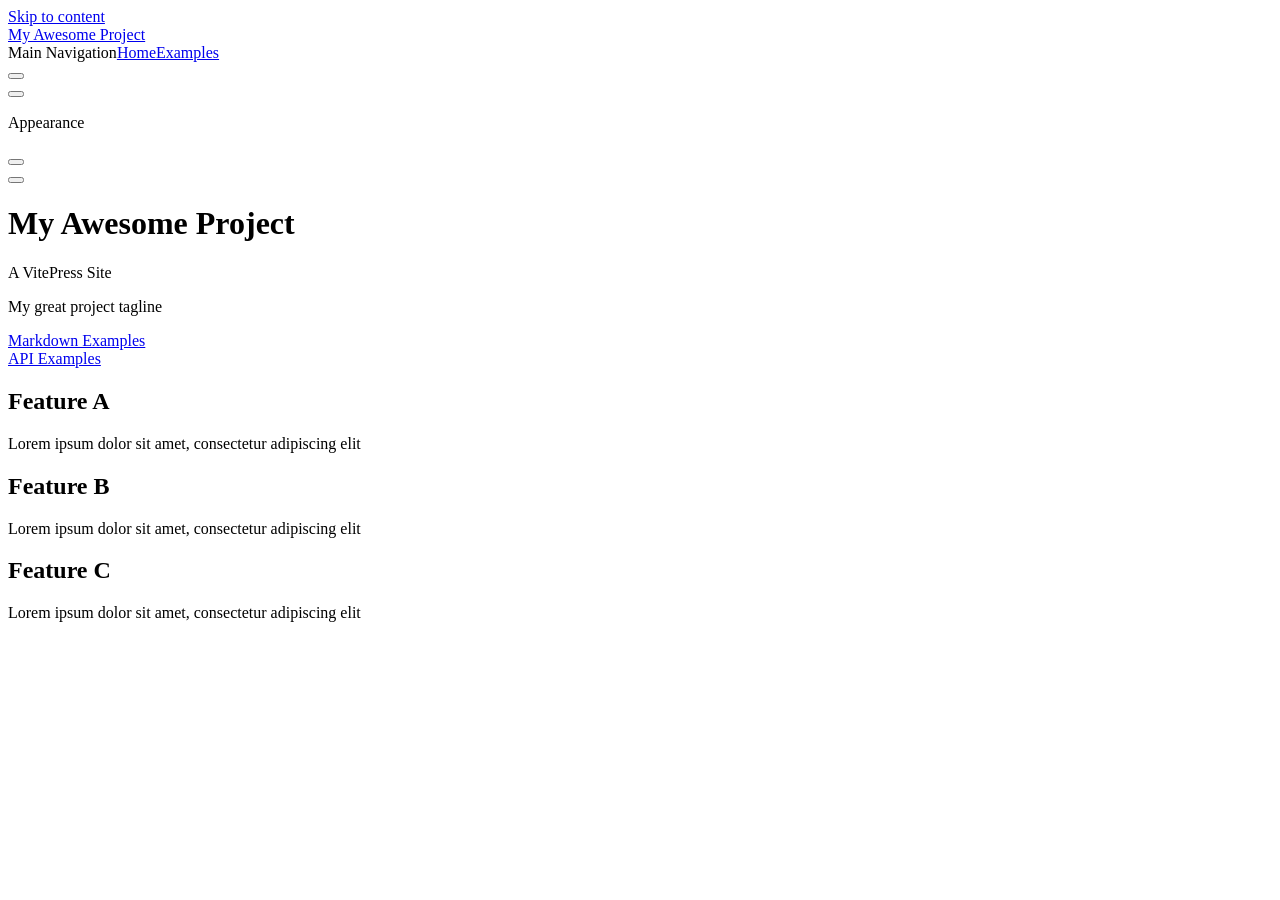
==== commit d891466d: "Deploying to gh-pages from @ zhangmaolongmain/docs-vitepress@82df006479e247550140794214d839744d805a4" ====
--- a/index.html
+++ b/index.html
@@ -6,19 +6,19 @@
     <title>My Awesome Project</title>
     <meta name="description" content="A VitePress Site">
     <meta name="generator" content="VitePress v1.0.0-rc.44">
-    <link rel="preload stylesheet" href="/assets/style.Crjlal7w.css" as="style">
+    <link rel="preload stylesheet" href="/docs-vitepress/assets/style.Dz_HX24E.css" as="style">
     
-    <script type="module" src="/assets/app.JttWu6vJ.js"></script>
-    <link rel="preload" href="/assets/inter-roman-latin.Bu8hRsVA.woff2" as="font" type="font/woff2" crossorigin="">
-    <link rel="modulepreload" href="/assets/chunks/framework.DW50ofaL.js">
-    <link rel="modulepreload" href="/assets/chunks/theme.V4MtRy5h.js">
-    <link rel="modulepreload" href="/assets/index.md.WtlboDFU.lean.js">
+    <script type="module" src="/docs-vitepress/assets/app.BRtP621z.js"></script>
+    <link rel="preload" href="/docs-vitepress/assets/inter-roman-latin.Bu8hRsVA.woff2" as="font" type="font/woff2" crossorigin="">
+    <link rel="modulepreload" href="/docs-vitepress/assets/chunks/framework.Dq9PxyZj.js">
+    <link rel="modulepreload" href="/docs-vitepress/assets/chunks/theme.Br6DSikh.js">
+    <link rel="modulepreload" href="/docs-vitepress/assets/index.md.CEGKA-DQ.lean.js">
     <script id="check-dark-mode">(()=>{const e=localStorage.getItem("vitepress-theme-appearance")||"auto",a=window.matchMedia("(prefers-color-scheme: dark)").matches;(!e||e==="auto"?a:e==="dark")&&document.documentElement.classList.add("dark")})();</script>
     <script id="check-mac-os">document.documentElement.classList.toggle("mac",/Mac|iPhone|iPod|iPad/i.test(navigator.platform));</script>
   </head>
   <body>
-    <div id="app"><div class="Layout" data-v-730d874e><!--[--><!--]--><!--[--><span tabindex="-1" data-v-f8e4fa18></span><a href="#VPContent" class="VPSkipLink visually-hidden" data-v-f8e4fa18> Skip to content </a><!--]--><!----><header class="VPNav" data-v-730d874e data-v-f2d5ab49><div class="VPNavBar top" data-v-f2d5ab49 data-v-5117da3f><div class="wrapper" data-v-5117da3f><div class="container" data-v-5117da3f><div class="title" data-v-5117da3f><div class="VPNavBarTitle" data-v-5117da3f data-v-0aa328a5><a class="title" href="/" data-v-0aa328a5><!--[--><!--]--><!----><span data-v-0aa328a5>My Awesome Project</span><!--[--><!--]--></a></div></div><div class="content" data-v-5117da3f><div class="content-body" data-v-5117da3f><!--[--><!--]--><div class="VPNavBarSearch search" data-v-5117da3f><!----></div><nav aria-labelledby="main-nav-aria-label" class="VPNavBarMenu menu" data-v-5117da3f data-v-e668ad5e><span id="main-nav-aria-label" class="visually-hidden" data-v-e668ad5e>Main Navigation</span><!--[--><!--[--><a class="VPLink link VPNavBarMenuLink active" href="/" tabindex="0" data-v-e668ad5e data-v-145010f5><!--[--><span data-v-145010f5>Home</span><!--]--></a><!--]--><!--[--><a class="VPLink link VPNavBarMenuLink" href="/markdown-examples.html" tabindex="0" data-v-e668ad5e data-v-145010f5><!--[--><span data-v-145010f5>Examples</span><!--]--></a><!--]--><!--]--></nav><!----><div class="VPNavBarAppearance appearance" data-v-5117da3f data-v-3e006368><button class="VPSwitch VPSwitchAppearance" type="button" role="switch" title="Switch to dark theme" aria-checked="false" data-v-3e006368 data-v-73aa4517 data-v-01a73279><span class="check" data-v-01a73279><span class="icon" data-v-01a73279><!--[--><span class="vpi-sun sun" data-v-73aa4517></span><span class="vpi-moon moon" data-v-73aa4517></span><!--]--></span></span></button></div><div class="VPSocialLinks VPNavBarSocialLinks social-links" data-v-5117da3f data-v-faebd6c0 data-v-2df58448><!--[--><a class="VPSocialLink no-icon" href="https://github.com/vuejs/vitepress" aria-label="github" target="_blank" rel="noopener" data-v-2df58448 data-v-16775064><span class="vpi-social-github" /></a><!--]--></div><div class="VPFlyout VPNavBarExtra extra" data-v-5117da3f data-v-c2ef99ff data-v-0b4f1ce4><button type="button" class="button" aria-haspopup="true" aria-expanded="false" aria-label="extra navigation" data-v-0b4f1ce4><span class="vpi-more-horizontal icon" data-v-0b4f1ce4></span></button><div class="menu" data-v-0b4f1ce4><div class="VPMenu" data-v-0b4f1ce4 data-v-ffbcfee8><!----><!--[--><!--[--><!----><div class="group" data-v-c2ef99ff><div class="item appearance" data-v-c2ef99ff><p class="label" data-v-c2ef99ff>Appearance</p><div class="appearance-action" data-v-c2ef99ff><button class="VPSwitch VPSwitchAppearance" type="button" role="switch" title="Switch to dark theme" aria-checked="false" data-v-c2ef99ff data-v-73aa4517 data-v-01a73279><span class="check" data-v-01a73279><span class="icon" data-v-01a73279><!--[--><span class="vpi-sun sun" data-v-73aa4517></span><span class="vpi-moon moon" data-v-73aa4517></span><!--]--></span></span></button></div></div></div><div class="group" data-v-c2ef99ff><div class="item social-links" data-v-c2ef99ff><div class="VPSocialLinks social-links-list" data-v-c2ef99ff data-v-2df58448><!--[--><a class="VPSocialLink no-icon" href="https://github.com/vuejs/vitepress" aria-label="github" target="_blank" rel="noopener" data-v-2df58448 data-v-16775064><span class="vpi-social-github" /></a><!--]--></div></div></div><!--]--><!--]--></div></div></div><!--[--><!--]--><button type="button" class="VPNavBarHamburger hamburger" aria-label="mobile navigation" aria-expanded="false" aria-controls="VPNavScreen" data-v-5117da3f data-v-083282e1><span class="container" data-v-083282e1><span class="top" data-v-083282e1></span><span class="middle" data-v-083282e1></span><span class="bottom" data-v-083282e1></span></span></button></div></div></div></div><div class="divider" data-v-5117da3f><div class="divider-line" data-v-5117da3f></div></div></div><!----></header><!----><!----><div class="VPContent is-home" id="VPContent" data-v-730d874e data-v-97a14150><div class="VPHome" data-v-97a14150 data-v-e3a3ce57><!--[--><!--]--><div class="VPHero VPHomeHero" data-v-e3a3ce57 data-v-a7eb9db3><div class="container" data-v-a7eb9db3><div class="main" data-v-a7eb9db3><!--[--><!--]--><!--[--><h1 class="name" data-v-a7eb9db3><span class="clip" data-v-a7eb9db3>My Awesome Project</span></h1><p class="text" data-v-a7eb9db3>A VitePress Site</p><p class="tagline" data-v-a7eb9db3>My great project tagline</p><!--]--><!--[--><!--]--><div class="actions" data-v-a7eb9db3><!--[--><div class="action" data-v-a7eb9db3><a class="VPButton medium brand" href="/markdown-examples.html" data-v-a7eb9db3 data-v-7ad72123>Markdown Examples</a></div><div class="action" data-v-a7eb9db3><a class="VPButton medium alt" href="/api-examples.html" data-v-a7eb9db3 data-v-7ad72123>API Examples</a></div><!--]--></div><!--[--><!--]--></div><!----></div></div><!--[--><!--]--><!--[--><!--]--><div class="VPFeatures VPHomeFeatures" data-v-e3a3ce57 data-v-793554e1><div class="container" data-v-793554e1><div class="items" data-v-793554e1><!--[--><div class="grid-3 item" data-v-793554e1><div class="VPLink no-icon VPFeature" data-v-793554e1 data-v-e81cbb22><!--[--><article class="box" data-v-e81cbb22><!----><h2 class="title" data-v-e81cbb22>Feature A</h2><p class="details" data-v-e81cbb22>Lorem ipsum dolor sit amet, consectetur adipiscing elit</p><!----></article><!--]--></div></div><div class="grid-3 item" data-v-793554e1><div class="VPLink no-icon VPFeature" data-v-793554e1 data-v-e81cbb22><!--[--><article class="box" data-v-e81cbb22><!----><h2 class="title" data-v-e81cbb22>Feature B</h2><p class="details" data-v-e81cbb22>Lorem ipsum dolor sit amet, consectetur adipiscing elit</p><!----></article><!--]--></div></div><div class="grid-3 item" data-v-793554e1><div class="VPLink no-icon VPFeature" data-v-793554e1 data-v-e81cbb22><!--[--><article class="box" data-v-e81cbb22><!----><h2 class="title" data-v-e81cbb22>Feature C</h2><p class="details" data-v-e81cbb22>Lorem ipsum dolor sit amet, consectetur adipiscing elit</p><!----></article><!--]--></div></div><!--]--></div></div></div><!--[--><!--]--><div class="vp-doc container" style="--vp-offset:calc(50% - Infinitypx);" data-v-e3a3ce57 data-v-db194ff4><!--[--><div style="position:relative;" data-v-e3a3ce57><div></div></div><!--]--></div></div></div><!----><!--[--><!--]--></div></div>
-    <script>window.__VP_HASH_MAP__=JSON.parse("{\"api-examples.md\":\"B_2oNwz4\",\"readme.md\":\"CFl-cBRu\",\"index.md\":\"WtlboDFU\",\"docs_package1_readme.md\":\"BgxEvVBt\",\"markdown-examples.md\":\"hVIrDWY8\"}");window.__VP_SITE_DATA__=JSON.parse("{\"lang\":\"en-US\",\"dir\":\"ltr\",\"title\":\"My Awesome Project\",\"description\":\"A VitePress Site\",\"base\":\"/\",\"head\":[],\"router\":{\"prefetchLinks\":true},\"appearance\":true,\"themeConfig\":{\"nav\":[{\"text\":\"Home\",\"link\":\"/\"},{\"text\":\"Examples\",\"link\":\"/markdown-examples\"}],\"sidebar\":[{\"text\":\"Examples\",\"items\":[{\"text\":\"Markdown Examples\",\"link\":\"/markdown-examples\"},{\"text\":\"Runtime API Examples\",\"link\":\"/api-examples\"}]}],\"socialLinks\":[{\"icon\":\"github\",\"link\":\"https://github.com/vuejs/vitepress\"}]},\"locales\":{},\"scrollOffset\":134,\"cleanUrls\":false}");</script>
+    <div id="app"><div class="Layout" data-v-730d874e><!--[--><!--]--><!--[--><span tabindex="-1" data-v-f8e4fa18></span><a href="#VPContent" class="VPSkipLink visually-hidden" data-v-f8e4fa18> Skip to content </a><!--]--><!----><header class="VPNav" data-v-730d874e data-v-f2d5ab49><div class="VPNavBar top" data-v-f2d5ab49 data-v-5117da3f><div class="wrapper" data-v-5117da3f><div class="container" data-v-5117da3f><div class="title" data-v-5117da3f><div class="VPNavBarTitle" data-v-5117da3f data-v-0aa328a5><a class="title" href="/docs-vitepress/" data-v-0aa328a5><!--[--><!--]--><!----><span data-v-0aa328a5>My Awesome Project</span><!--[--><!--]--></a></div></div><div class="content" data-v-5117da3f><div class="content-body" data-v-5117da3f><!--[--><!--]--><div class="VPNavBarSearch search" data-v-5117da3f><!----></div><nav aria-labelledby="main-nav-aria-label" class="VPNavBarMenu menu" data-v-5117da3f data-v-e668ad5e><span id="main-nav-aria-label" class="visually-hidden" data-v-e668ad5e>Main Navigation</span><!--[--><!--[--><a class="VPLink link VPNavBarMenuLink active" href="/docs-vitepress/" tabindex="0" data-v-e668ad5e data-v-145010f5><!--[--><span data-v-145010f5>Home</span><!--]--></a><!--]--><!--[--><a class="VPLink link VPNavBarMenuLink" href="/docs-vitepress/markdown-examples.html" tabindex="0" data-v-e668ad5e data-v-145010f5><!--[--><span data-v-145010f5>Examples</span><!--]--></a><!--]--><!--]--></nav><!----><div class="VPNavBarAppearance appearance" data-v-5117da3f data-v-3e006368><button class="VPSwitch VPSwitchAppearance" type="button" role="switch" title="Switch to dark theme" aria-checked="false" data-v-3e006368 data-v-73aa4517 data-v-01a73279><span class="check" data-v-01a73279><span class="icon" data-v-01a73279><!--[--><span class="vpi-sun sun" data-v-73aa4517></span><span class="vpi-moon moon" data-v-73aa4517></span><!--]--></span></span></button></div><div class="VPSocialLinks VPNavBarSocialLinks social-links" data-v-5117da3f data-v-faebd6c0 data-v-2df58448><!--[--><a class="VPSocialLink no-icon" href="https://github.com/vuejs/vitepress" aria-label="github" target="_blank" rel="noopener" data-v-2df58448 data-v-16775064><span class="vpi-social-github" /></a><!--]--></div><div class="VPFlyout VPNavBarExtra extra" data-v-5117da3f data-v-c2ef99ff data-v-0b4f1ce4><button type="button" class="button" aria-haspopup="true" aria-expanded="false" aria-label="extra navigation" data-v-0b4f1ce4><span class="vpi-more-horizontal icon" data-v-0b4f1ce4></span></button><div class="menu" data-v-0b4f1ce4><div class="VPMenu" data-v-0b4f1ce4 data-v-ffbcfee8><!----><!--[--><!--[--><!----><div class="group" data-v-c2ef99ff><div class="item appearance" data-v-c2ef99ff><p class="label" data-v-c2ef99ff>Appearance</p><div class="appearance-action" data-v-c2ef99ff><button class="VPSwitch VPSwitchAppearance" type="button" role="switch" title="Switch to dark theme" aria-checked="false" data-v-c2ef99ff data-v-73aa4517 data-v-01a73279><span class="check" data-v-01a73279><span class="icon" data-v-01a73279><!--[--><span class="vpi-sun sun" data-v-73aa4517></span><span class="vpi-moon moon" data-v-73aa4517></span><!--]--></span></span></button></div></div></div><div class="group" data-v-c2ef99ff><div class="item social-links" data-v-c2ef99ff><div class="VPSocialLinks social-links-list" data-v-c2ef99ff data-v-2df58448><!--[--><a class="VPSocialLink no-icon" href="https://github.com/vuejs/vitepress" aria-label="github" target="_blank" rel="noopener" data-v-2df58448 data-v-16775064><span class="vpi-social-github" /></a><!--]--></div></div></div><!--]--><!--]--></div></div></div><!--[--><!--]--><button type="button" class="VPNavBarHamburger hamburger" aria-label="mobile navigation" aria-expanded="false" aria-controls="VPNavScreen" data-v-5117da3f data-v-083282e1><span class="container" data-v-083282e1><span class="top" data-v-083282e1></span><span class="middle" data-v-083282e1></span><span class="bottom" data-v-083282e1></span></span></button></div></div></div></div><div class="divider" data-v-5117da3f><div class="divider-line" data-v-5117da3f></div></div></div><!----></header><!----><!----><div class="VPContent is-home" id="VPContent" data-v-730d874e data-v-97a14150><div class="VPHome" data-v-97a14150 data-v-e3a3ce57><!--[--><!--]--><div class="VPHero VPHomeHero" data-v-e3a3ce57 data-v-a7eb9db3><div class="container" data-v-a7eb9db3><div class="main" data-v-a7eb9db3><!--[--><!--]--><!--[--><h1 class="name" data-v-a7eb9db3><span class="clip" data-v-a7eb9db3>My Awesome Project</span></h1><p class="text" data-v-a7eb9db3>A VitePress Site</p><p class="tagline" data-v-a7eb9db3>My great project tagline</p><!--]--><!--[--><!--]--><div class="actions" data-v-a7eb9db3><!--[--><div class="action" data-v-a7eb9db3><a class="VPButton medium brand" href="/docs-vitepress/markdown-examples.html" data-v-a7eb9db3 data-v-7ad72123>Markdown Examples</a></div><div class="action" data-v-a7eb9db3><a class="VPButton medium alt" href="/docs-vitepress/api-examples.html" data-v-a7eb9db3 data-v-7ad72123>API Examples</a></div><!--]--></div><!--[--><!--]--></div><!----></div></div><!--[--><!--]--><!--[--><!--]--><div class="VPFeatures VPHomeFeatures" data-v-e3a3ce57 data-v-793554e1><div class="container" data-v-793554e1><div class="items" data-v-793554e1><!--[--><div class="grid-3 item" data-v-793554e1><div class="VPLink no-icon VPFeature" data-v-793554e1 data-v-e81cbb22><!--[--><article class="box" data-v-e81cbb22><!----><h2 class="title" data-v-e81cbb22>Feature A</h2><p class="details" data-v-e81cbb22>Lorem ipsum dolor sit amet, consectetur adipiscing elit</p><!----></article><!--]--></div></div><div class="grid-3 item" data-v-793554e1><div class="VPLink no-icon VPFeature" data-v-793554e1 data-v-e81cbb22><!--[--><article class="box" data-v-e81cbb22><!----><h2 class="title" data-v-e81cbb22>Feature B</h2><p class="details" data-v-e81cbb22>Lorem ipsum dolor sit amet, consectetur adipiscing elit</p><!----></article><!--]--></div></div><div class="grid-3 item" data-v-793554e1><div class="VPLink no-icon VPFeature" data-v-793554e1 data-v-e81cbb22><!--[--><article class="box" data-v-e81cbb22><!----><h2 class="title" data-v-e81cbb22>Feature C</h2><p class="details" data-v-e81cbb22>Lorem ipsum dolor sit amet, consectetur adipiscing elit</p><!----></article><!--]--></div></div><!--]--></div></div></div><!--[--><!--]--><div class="vp-doc container" style="--vp-offset:calc(50% - Infinitypx);" data-v-e3a3ce57 data-v-db194ff4><!--[--><div style="position:relative;" data-v-e3a3ce57><div></div></div><!--]--></div></div></div><!----><!--[--><!--]--></div></div>
+    <script>window.__VP_HASH_MAP__=JSON.parse("{\"readme.md\":\"BUsBYyvN\",\"index.md\":\"CEGKA-DQ\",\"markdown-examples.md\":\"BUwjzYa7\",\"docs_package1_readme.md\":\"DjG98F04\",\"api-examples.md\":\"DgpehoTJ\"}");window.__VP_SITE_DATA__=JSON.parse("{\"lang\":\"en-US\",\"dir\":\"ltr\",\"title\":\"My Awesome Project\",\"description\":\"A VitePress Site\",\"base\":\"/docs-vitepress/\",\"head\":[],\"router\":{\"prefetchLinks\":true},\"appearance\":true,\"themeConfig\":{\"nav\":[{\"text\":\"Home\",\"link\":\"/\"},{\"text\":\"Examples\",\"link\":\"/markdown-examples\"}],\"sidebar\":[{\"text\":\"Examples\",\"items\":[{\"text\":\"Markdown Examples\",\"link\":\"/markdown-examples\"},{\"text\":\"Runtime API Examples\",\"link\":\"/api-examples\"}]}],\"socialLinks\":[{\"icon\":\"github\",\"link\":\"https://github.com/vuejs/vitepress\"}]},\"locales\":{},\"scrollOffset\":134,\"cleanUrls\":false}");</script>
     
   </body>
 </html>
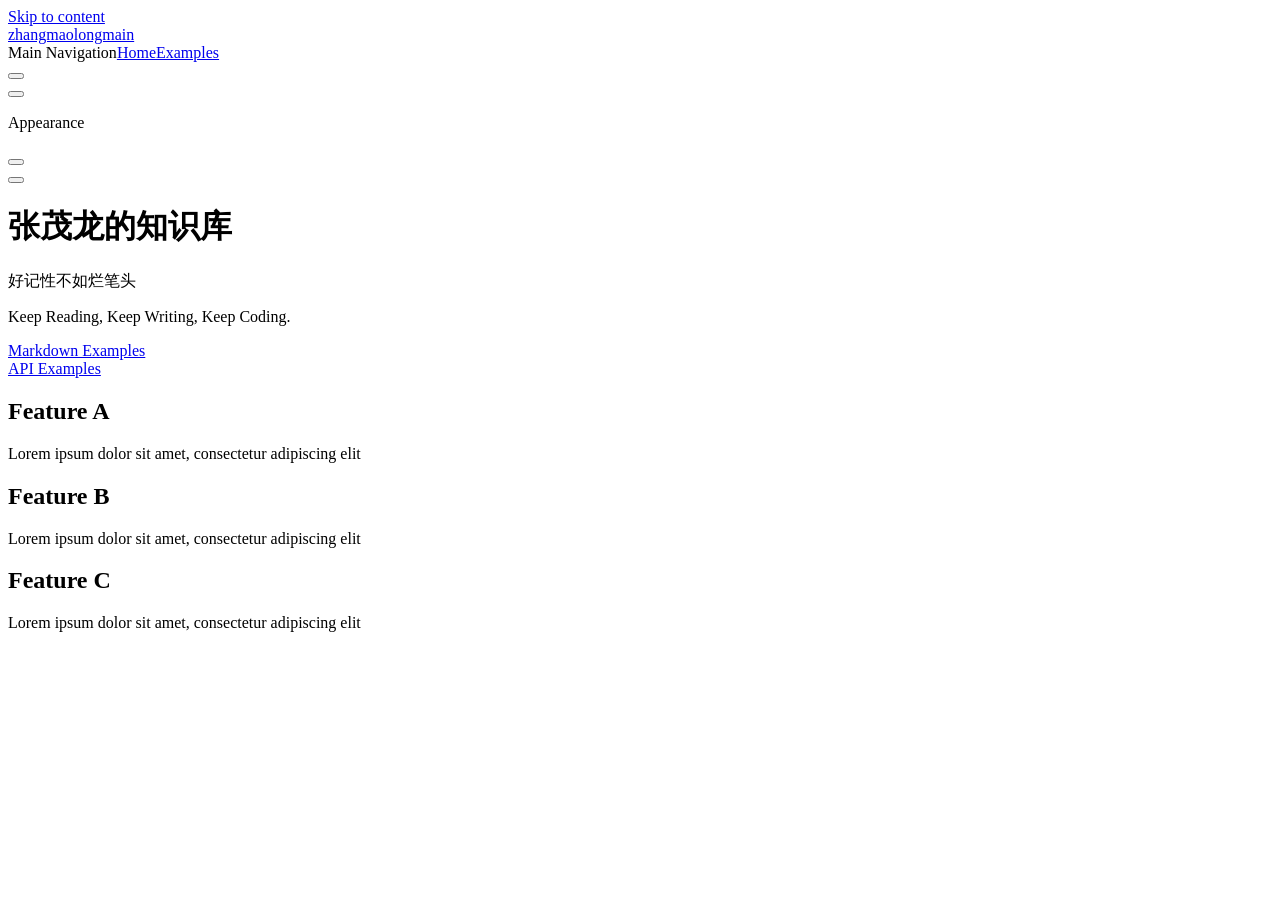
==== commit b31b4fa8: "Deploying to gh-pages from @ zhangmaolongmain/docs-vitepress@793c3b125427f83067e3d51b8615bd005a10398" ====
--- a/index.html
+++ b/index.html
@@ -3,7 +3,7 @@
   <head>
     <meta charset="utf-8">
     <meta name="viewport" content="width=device-width,initial-scale=1">
-    <title>My Awesome Project</title>
+    <title>zhangmaolongmain</title>
     <meta name="description" content="A VitePress Site">
     <meta name="generator" content="VitePress v1.0.0-rc.44">
     <link rel="preload stylesheet" href="/docs-vitepress/assets/style.Dz_HX24E.css" as="style">
@@ -12,13 +12,13 @@
     <link rel="preload" href="/docs-vitepress/assets/inter-roman-latin.Bu8hRsVA.woff2" as="font" type="font/woff2" crossorigin="">
     <link rel="modulepreload" href="/docs-vitepress/assets/chunks/framework.Dq9PxyZj.js">
     <link rel="modulepreload" href="/docs-vitepress/assets/chunks/theme.Br6DSikh.js">
-    <link rel="modulepreload" href="/docs-vitepress/assets/index.md.CEGKA-DQ.lean.js">
+    <link rel="modulepreload" href="/docs-vitepress/assets/index.md.Bq0k-kQE.lean.js">
     <script id="check-dark-mode">(()=>{const e=localStorage.getItem("vitepress-theme-appearance")||"auto",a=window.matchMedia("(prefers-color-scheme: dark)").matches;(!e||e==="auto"?a:e==="dark")&&document.documentElement.classList.add("dark")})();</script>
     <script id="check-mac-os">document.documentElement.classList.toggle("mac",/Mac|iPhone|iPod|iPad/i.test(navigator.platform));</script>
   </head>
   <body>
-    <div id="app"><div class="Layout" data-v-730d874e><!--[--><!--]--><!--[--><span tabindex="-1" data-v-f8e4fa18></span><a href="#VPContent" class="VPSkipLink visually-hidden" data-v-f8e4fa18> Skip to content </a><!--]--><!----><header class="VPNav" data-v-730d874e data-v-f2d5ab49><div class="VPNavBar top" data-v-f2d5ab49 data-v-5117da3f><div class="wrapper" data-v-5117da3f><div class="container" data-v-5117da3f><div class="title" data-v-5117da3f><div class="VPNavBarTitle" data-v-5117da3f data-v-0aa328a5><a class="title" href="/docs-vitepress/" data-v-0aa328a5><!--[--><!--]--><!----><span data-v-0aa328a5>My Awesome Project</span><!--[--><!--]--></a></div></div><div class="content" data-v-5117da3f><div class="content-body" data-v-5117da3f><!--[--><!--]--><div class="VPNavBarSearch search" data-v-5117da3f><!----></div><nav aria-labelledby="main-nav-aria-label" class="VPNavBarMenu menu" data-v-5117da3f data-v-e668ad5e><span id="main-nav-aria-label" class="visually-hidden" data-v-e668ad5e>Main Navigation</span><!--[--><!--[--><a class="VPLink link VPNavBarMenuLink active" href="/docs-vitepress/" tabindex="0" data-v-e668ad5e data-v-145010f5><!--[--><span data-v-145010f5>Home</span><!--]--></a><!--]--><!--[--><a class="VPLink link VPNavBarMenuLink" href="/docs-vitepress/markdown-examples.html" tabindex="0" data-v-e668ad5e data-v-145010f5><!--[--><span data-v-145010f5>Examples</span><!--]--></a><!--]--><!--]--></nav><!----><div class="VPNavBarAppearance appearance" data-v-5117da3f data-v-3e006368><button class="VPSwitch VPSwitchAppearance" type="button" role="switch" title="Switch to dark theme" aria-checked="false" data-v-3e006368 data-v-73aa4517 data-v-01a73279><span class="check" data-v-01a73279><span class="icon" data-v-01a73279><!--[--><span class="vpi-sun sun" data-v-73aa4517></span><span class="vpi-moon moon" data-v-73aa4517></span><!--]--></span></span></button></div><div class="VPSocialLinks VPNavBarSocialLinks social-links" data-v-5117da3f data-v-faebd6c0 data-v-2df58448><!--[--><a class="VPSocialLink no-icon" href="https://github.com/vuejs/vitepress" aria-label="github" target="_blank" rel="noopener" data-v-2df58448 data-v-16775064><span class="vpi-social-github" /></a><!--]--></div><div class="VPFlyout VPNavBarExtra extra" data-v-5117da3f data-v-c2ef99ff data-v-0b4f1ce4><button type="button" class="button" aria-haspopup="true" aria-expanded="false" aria-label="extra navigation" data-v-0b4f1ce4><span class="vpi-more-horizontal icon" data-v-0b4f1ce4></span></button><div class="menu" data-v-0b4f1ce4><div class="VPMenu" data-v-0b4f1ce4 data-v-ffbcfee8><!----><!--[--><!--[--><!----><div class="group" data-v-c2ef99ff><div class="item appearance" data-v-c2ef99ff><p class="label" data-v-c2ef99ff>Appearance</p><div class="appearance-action" data-v-c2ef99ff><button class="VPSwitch VPSwitchAppearance" type="button" role="switch" title="Switch to dark theme" aria-checked="false" data-v-c2ef99ff data-v-73aa4517 data-v-01a73279><span class="check" data-v-01a73279><span class="icon" data-v-01a73279><!--[--><span class="vpi-sun sun" data-v-73aa4517></span><span class="vpi-moon moon" data-v-73aa4517></span><!--]--></span></span></button></div></div></div><div class="group" data-v-c2ef99ff><div class="item social-links" data-v-c2ef99ff><div class="VPSocialLinks social-links-list" data-v-c2ef99ff data-v-2df58448><!--[--><a class="VPSocialLink no-icon" href="https://github.com/vuejs/vitepress" aria-label="github" target="_blank" rel="noopener" data-v-2df58448 data-v-16775064><span class="vpi-social-github" /></a><!--]--></div></div></div><!--]--><!--]--></div></div></div><!--[--><!--]--><button type="button" class="VPNavBarHamburger hamburger" aria-label="mobile navigation" aria-expanded="false" aria-controls="VPNavScreen" data-v-5117da3f data-v-083282e1><span class="container" data-v-083282e1><span class="top" data-v-083282e1></span><span class="middle" data-v-083282e1></span><span class="bottom" data-v-083282e1></span></span></button></div></div></div></div><div class="divider" data-v-5117da3f><div class="divider-line" data-v-5117da3f></div></div></div><!----></header><!----><!----><div class="VPContent is-home" id="VPContent" data-v-730d874e data-v-97a14150><div class="VPHome" data-v-97a14150 data-v-e3a3ce57><!--[--><!--]--><div class="VPHero VPHomeHero" data-v-e3a3ce57 data-v-a7eb9db3><div class="container" data-v-a7eb9db3><div class="main" data-v-a7eb9db3><!--[--><!--]--><!--[--><h1 class="name" data-v-a7eb9db3><span class="clip" data-v-a7eb9db3>My Awesome Project</span></h1><p class="text" data-v-a7eb9db3>A VitePress Site</p><p class="tagline" data-v-a7eb9db3>My great project tagline</p><!--]--><!--[--><!--]--><div class="actions" data-v-a7eb9db3><!--[--><div class="action" data-v-a7eb9db3><a class="VPButton medium brand" href="/docs-vitepress/markdown-examples.html" data-v-a7eb9db3 data-v-7ad72123>Markdown Examples</a></div><div class="action" data-v-a7eb9db3><a class="VPButton medium alt" href="/docs-vitepress/api-examples.html" data-v-a7eb9db3 data-v-7ad72123>API Examples</a></div><!--]--></div><!--[--><!--]--></div><!----></div></div><!--[--><!--]--><!--[--><!--]--><div class="VPFeatures VPHomeFeatures" data-v-e3a3ce57 data-v-793554e1><div class="container" data-v-793554e1><div class="items" data-v-793554e1><!--[--><div class="grid-3 item" data-v-793554e1><div class="VPLink no-icon VPFeature" data-v-793554e1 data-v-e81cbb22><!--[--><article class="box" data-v-e81cbb22><!----><h2 class="title" data-v-e81cbb22>Feature A</h2><p class="details" data-v-e81cbb22>Lorem ipsum dolor sit amet, consectetur adipiscing elit</p><!----></article><!--]--></div></div><div class="grid-3 item" data-v-793554e1><div class="VPLink no-icon VPFeature" data-v-793554e1 data-v-e81cbb22><!--[--><article class="box" data-v-e81cbb22><!----><h2 class="title" data-v-e81cbb22>Feature B</h2><p class="details" data-v-e81cbb22>Lorem ipsum dolor sit amet, consectetur adipiscing elit</p><!----></article><!--]--></div></div><div class="grid-3 item" data-v-793554e1><div class="VPLink no-icon VPFeature" data-v-793554e1 data-v-e81cbb22><!--[--><article class="box" data-v-e81cbb22><!----><h2 class="title" data-v-e81cbb22>Feature C</h2><p class="details" data-v-e81cbb22>Lorem ipsum dolor sit amet, consectetur adipiscing elit</p><!----></article><!--]--></div></div><!--]--></div></div></div><!--[--><!--]--><div class="vp-doc container" style="--vp-offset:calc(50% - Infinitypx);" data-v-e3a3ce57 data-v-db194ff4><!--[--><div style="position:relative;" data-v-e3a3ce57><div></div></div><!--]--></div></div></div><!----><!--[--><!--]--></div></div>
-    <script>window.__VP_HASH_MAP__=JSON.parse("{\"readme.md\":\"BUsBYyvN\",\"index.md\":\"CEGKA-DQ\",\"markdown-examples.md\":\"BUwjzYa7\",\"docs_package1_readme.md\":\"DjG98F04\",\"api-examples.md\":\"DgpehoTJ\"}");window.__VP_SITE_DATA__=JSON.parse("{\"lang\":\"en-US\",\"dir\":\"ltr\",\"title\":\"My Awesome Project\",\"description\":\"A VitePress Site\",\"base\":\"/docs-vitepress/\",\"head\":[],\"router\":{\"prefetchLinks\":true},\"appearance\":true,\"themeConfig\":{\"nav\":[{\"text\":\"Home\",\"link\":\"/\"},{\"text\":\"Examples\",\"link\":\"/markdown-examples\"}],\"sidebar\":[{\"text\":\"Examples\",\"items\":[{\"text\":\"Markdown Examples\",\"link\":\"/markdown-examples\"},{\"text\":\"Runtime API Examples\",\"link\":\"/api-examples\"}]}],\"socialLinks\":[{\"icon\":\"github\",\"link\":\"https://github.com/vuejs/vitepress\"}]},\"locales\":{},\"scrollOffset\":134,\"cleanUrls\":false}");</script>
+    <div id="app"><div class="Layout" data-v-730d874e><!--[--><!--]--><!--[--><span tabindex="-1" data-v-f8e4fa18></span><a href="#VPContent" class="VPSkipLink visually-hidden" data-v-f8e4fa18> Skip to content </a><!--]--><!----><header class="VPNav" data-v-730d874e data-v-f2d5ab49><div class="VPNavBar top" data-v-f2d5ab49 data-v-5117da3f><div class="wrapper" data-v-5117da3f><div class="container" data-v-5117da3f><div class="title" data-v-5117da3f><div class="VPNavBarTitle" data-v-5117da3f data-v-0aa328a5><a class="title" href="/docs-vitepress/" data-v-0aa328a5><!--[--><!--]--><!----><span data-v-0aa328a5>zhangmaolongmain</span><!--[--><!--]--></a></div></div><div class="content" data-v-5117da3f><div class="content-body" data-v-5117da3f><!--[--><!--]--><div class="VPNavBarSearch search" data-v-5117da3f><!----></div><nav aria-labelledby="main-nav-aria-label" class="VPNavBarMenu menu" data-v-5117da3f data-v-e668ad5e><span id="main-nav-aria-label" class="visually-hidden" data-v-e668ad5e>Main Navigation</span><!--[--><!--[--><a class="VPLink link VPNavBarMenuLink active" href="/docs-vitepress/" tabindex="0" data-v-e668ad5e data-v-145010f5><!--[--><span data-v-145010f5>Home</span><!--]--></a><!--]--><!--[--><a class="VPLink link VPNavBarMenuLink" href="/docs-vitepress/markdown-examples.html" tabindex="0" data-v-e668ad5e data-v-145010f5><!--[--><span data-v-145010f5>Examples</span><!--]--></a><!--]--><!--]--></nav><!----><div class="VPNavBarAppearance appearance" data-v-5117da3f data-v-3e006368><button class="VPSwitch VPSwitchAppearance" type="button" role="switch" title="Switch to dark theme" aria-checked="false" data-v-3e006368 data-v-73aa4517 data-v-01a73279><span class="check" data-v-01a73279><span class="icon" data-v-01a73279><!--[--><span class="vpi-sun sun" data-v-73aa4517></span><span class="vpi-moon moon" data-v-73aa4517></span><!--]--></span></span></button></div><div class="VPSocialLinks VPNavBarSocialLinks social-links" data-v-5117da3f data-v-faebd6c0 data-v-2df58448><!--[--><a class="VPSocialLink no-icon" href="https://github.com/vuejs/vitepress" aria-label="github" target="_blank" rel="noopener" data-v-2df58448 data-v-16775064><span class="vpi-social-github" /></a><!--]--></div><div class="VPFlyout VPNavBarExtra extra" data-v-5117da3f data-v-c2ef99ff data-v-0b4f1ce4><button type="button" class="button" aria-haspopup="true" aria-expanded="false" aria-label="extra navigation" data-v-0b4f1ce4><span class="vpi-more-horizontal icon" data-v-0b4f1ce4></span></button><div class="menu" data-v-0b4f1ce4><div class="VPMenu" data-v-0b4f1ce4 data-v-ffbcfee8><!----><!--[--><!--[--><!----><div class="group" data-v-c2ef99ff><div class="item appearance" data-v-c2ef99ff><p class="label" data-v-c2ef99ff>Appearance</p><div class="appearance-action" data-v-c2ef99ff><button class="VPSwitch VPSwitchAppearance" type="button" role="switch" title="Switch to dark theme" aria-checked="false" data-v-c2ef99ff data-v-73aa4517 data-v-01a73279><span class="check" data-v-01a73279><span class="icon" data-v-01a73279><!--[--><span class="vpi-sun sun" data-v-73aa4517></span><span class="vpi-moon moon" data-v-73aa4517></span><!--]--></span></span></button></div></div></div><div class="group" data-v-c2ef99ff><div class="item social-links" data-v-c2ef99ff><div class="VPSocialLinks social-links-list" data-v-c2ef99ff data-v-2df58448><!--[--><a class="VPSocialLink no-icon" href="https://github.com/vuejs/vitepress" aria-label="github" target="_blank" rel="noopener" data-v-2df58448 data-v-16775064><span class="vpi-social-github" /></a><!--]--></div></div></div><!--]--><!--]--></div></div></div><!--[--><!--]--><button type="button" class="VPNavBarHamburger hamburger" aria-label="mobile navigation" aria-expanded="false" aria-controls="VPNavScreen" data-v-5117da3f data-v-083282e1><span class="container" data-v-083282e1><span class="top" data-v-083282e1></span><span class="middle" data-v-083282e1></span><span class="bottom" data-v-083282e1></span></span></button></div></div></div></div><div class="divider" data-v-5117da3f><div class="divider-line" data-v-5117da3f></div></div></div><!----></header><!----><!----><div class="VPContent is-home" id="VPContent" data-v-730d874e data-v-97a14150><div class="VPHome" data-v-97a14150 data-v-e3a3ce57><!--[--><!--]--><div class="VPHero VPHomeHero" data-v-e3a3ce57 data-v-a7eb9db3><div class="container" data-v-a7eb9db3><div class="main" data-v-a7eb9db3><!--[--><!--]--><!--[--><h1 class="name" data-v-a7eb9db3><span class="clip" data-v-a7eb9db3>张茂龙的知识库</span></h1><p class="text" data-v-a7eb9db3>好记性不如烂笔头</p><p class="tagline" data-v-a7eb9db3>Keep Reading, Keep Writing, Keep Coding.</p><!--]--><!--[--><!--]--><div class="actions" data-v-a7eb9db3><!--[--><div class="action" data-v-a7eb9db3><a class="VPButton medium brand" href="/docs-vitepress/markdown-examples.html" data-v-a7eb9db3 data-v-7ad72123>Markdown Examples</a></div><div class="action" data-v-a7eb9db3><a class="VPButton medium alt" href="/docs-vitepress/api-examples.html" data-v-a7eb9db3 data-v-7ad72123>API Examples</a></div><!--]--></div><!--[--><!--]--></div><!----></div></div><!--[--><!--]--><!--[--><!--]--><div class="VPFeatures VPHomeFeatures" data-v-e3a3ce57 data-v-793554e1><div class="container" data-v-793554e1><div class="items" data-v-793554e1><!--[--><div class="grid-3 item" data-v-793554e1><div class="VPLink no-icon VPFeature" data-v-793554e1 data-v-e81cbb22><!--[--><article class="box" data-v-e81cbb22><!----><h2 class="title" data-v-e81cbb22>Feature A</h2><p class="details" data-v-e81cbb22>Lorem ipsum dolor sit amet, consectetur adipiscing elit</p><!----></article><!--]--></div></div><div class="grid-3 item" data-v-793554e1><div class="VPLink no-icon VPFeature" data-v-793554e1 data-v-e81cbb22><!--[--><article class="box" data-v-e81cbb22><!----><h2 class="title" data-v-e81cbb22>Feature B</h2><p class="details" data-v-e81cbb22>Lorem ipsum dolor sit amet, consectetur adipiscing elit</p><!----></article><!--]--></div></div><div class="grid-3 item" data-v-793554e1><div class="VPLink no-icon VPFeature" data-v-793554e1 data-v-e81cbb22><!--[--><article class="box" data-v-e81cbb22><!----><h2 class="title" data-v-e81cbb22>Feature C</h2><p class="details" data-v-e81cbb22>Lorem ipsum dolor sit amet, consectetur adipiscing elit</p><!----></article><!--]--></div></div><!--]--></div></div></div><!--[--><!--]--><div class="vp-doc container" style="--vp-offset:calc(50% - Infinitypx);" data-v-e3a3ce57 data-v-db194ff4><!--[--><div style="position:relative;" data-v-e3a3ce57><div></div></div><!--]--></div></div></div><!----><!--[--><!--]--></div></div>
+    <script>window.__VP_HASH_MAP__=JSON.parse("{\"api-examples.md\":\"DgpehoTJ\",\"index.md\":\"Bq0k-kQE\",\"docs_package1_readme.md\":\"DjG98F04\",\"markdown-examples.md\":\"BUwjzYa7\",\"readme.md\":\"BUsBYyvN\"}");window.__VP_SITE_DATA__=JSON.parse("{\"lang\":\"en-US\",\"dir\":\"ltr\",\"title\":\"zhangmaolongmain\",\"description\":\"A VitePress Site\",\"base\":\"/docs-vitepress/\",\"head\":[],\"router\":{\"prefetchLinks\":true},\"appearance\":true,\"themeConfig\":{\"nav\":[{\"text\":\"Home\",\"link\":\"/\"},{\"text\":\"Examples\",\"link\":\"/markdown-examples\"}],\"sidebar\":[{\"text\":\"Examples\",\"items\":[{\"text\":\"Markdown Examples\",\"link\":\"/markdown-examples\"},{\"text\":\"Runtime API Examples\",\"link\":\"/api-examples\"}]}],\"socialLinks\":[{\"icon\":\"github\",\"link\":\"https://github.com/vuejs/vitepress\"}]},\"locales\":{},\"scrollOffset\":134,\"cleanUrls\":false}");</script>
     
   </body>
 </html>
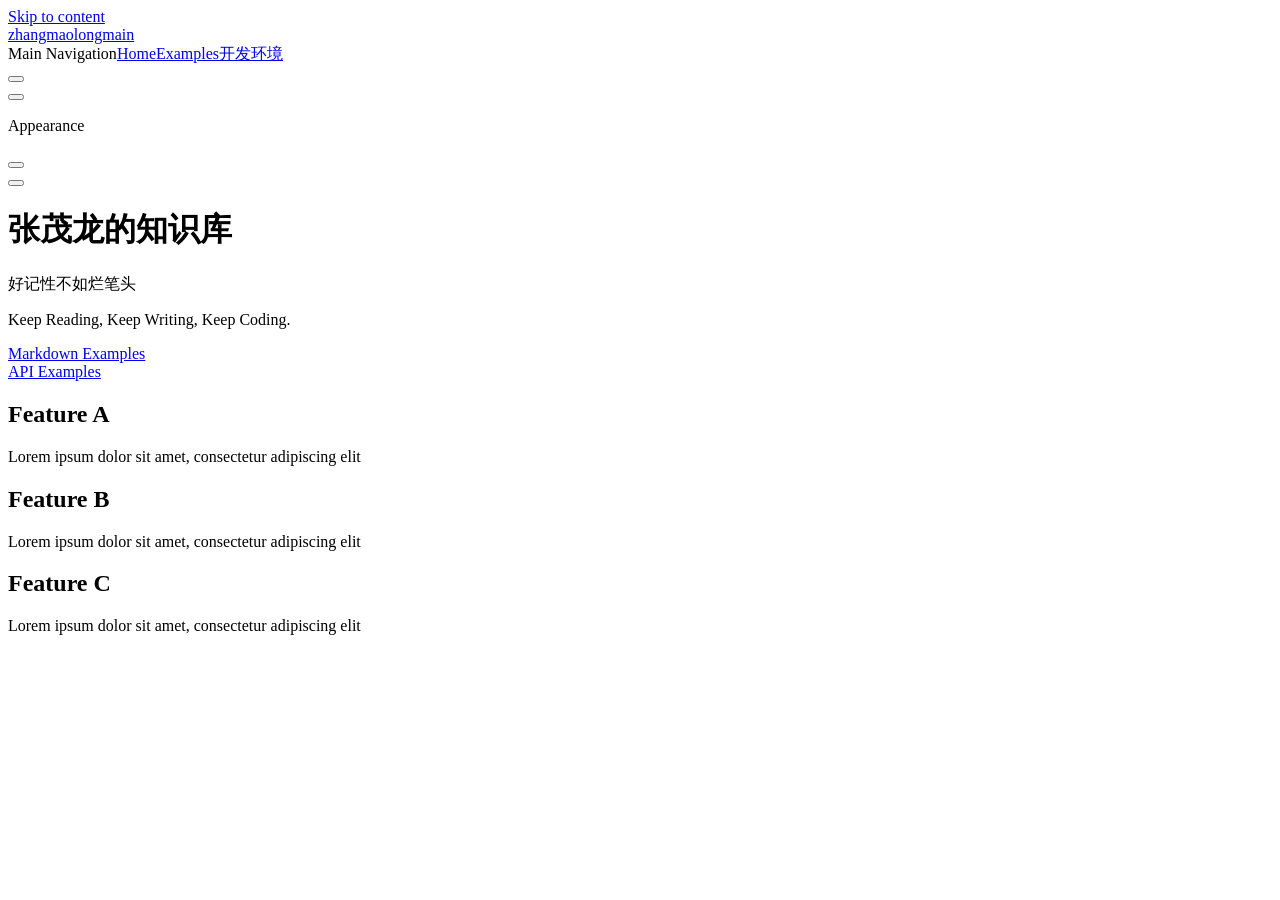
==== commit 093ce2bb: "Deploying to gh-pages from @ zhangmaolongmain/docs-vitepress@b24450fc890938f71dd258be01f38e97aa00067" ====
--- a/index.html
+++ b/index.html
@@ -17,8 +17,8 @@
     <script id="check-mac-os">document.documentElement.classList.toggle("mac",/Mac|iPhone|iPod|iPad/i.test(navigator.platform));</script>
   </head>
   <body>
-    <div id="app"><div class="Layout" data-v-730d874e><!--[--><!--]--><!--[--><span tabindex="-1" data-v-f8e4fa18></span><a href="#VPContent" class="VPSkipLink visually-hidden" data-v-f8e4fa18> Skip to content </a><!--]--><!----><header class="VPNav" data-v-730d874e data-v-f2d5ab49><div class="VPNavBar top" data-v-f2d5ab49 data-v-5117da3f><div class="wrapper" data-v-5117da3f><div class="container" data-v-5117da3f><div class="title" data-v-5117da3f><div class="VPNavBarTitle" data-v-5117da3f data-v-0aa328a5><a class="title" href="/docs-vitepress/" data-v-0aa328a5><!--[--><!--]--><!----><span data-v-0aa328a5>zhangmaolongmain</span><!--[--><!--]--></a></div></div><div class="content" data-v-5117da3f><div class="content-body" data-v-5117da3f><!--[--><!--]--><div class="VPNavBarSearch search" data-v-5117da3f><!----></div><nav aria-labelledby="main-nav-aria-label" class="VPNavBarMenu menu" data-v-5117da3f data-v-e668ad5e><span id="main-nav-aria-label" class="visually-hidden" data-v-e668ad5e>Main Navigation</span><!--[--><!--[--><a class="VPLink link VPNavBarMenuLink active" href="/docs-vitepress/" tabindex="0" data-v-e668ad5e data-v-145010f5><!--[--><span data-v-145010f5>Home</span><!--]--></a><!--]--><!--[--><a class="VPLink link VPNavBarMenuLink" href="/docs-vitepress/markdown-examples.html" tabindex="0" data-v-e668ad5e data-v-145010f5><!--[--><span data-v-145010f5>Examples</span><!--]--></a><!--]--><!--]--></nav><!----><div class="VPNavBarAppearance appearance" data-v-5117da3f data-v-3e006368><button class="VPSwitch VPSwitchAppearance" type="button" role="switch" title="Switch to dark theme" aria-checked="false" data-v-3e006368 data-v-73aa4517 data-v-01a73279><span class="check" data-v-01a73279><span class="icon" data-v-01a73279><!--[--><span class="vpi-sun sun" data-v-73aa4517></span><span class="vpi-moon moon" data-v-73aa4517></span><!--]--></span></span></button></div><div class="VPSocialLinks VPNavBarSocialLinks social-links" data-v-5117da3f data-v-faebd6c0 data-v-2df58448><!--[--><a class="VPSocialLink no-icon" href="https://github.com/vuejs/vitepress" aria-label="github" target="_blank" rel="noopener" data-v-2df58448 data-v-16775064><span class="vpi-social-github" /></a><!--]--></div><div class="VPFlyout VPNavBarExtra extra" data-v-5117da3f data-v-c2ef99ff data-v-0b4f1ce4><button type="button" class="button" aria-haspopup="true" aria-expanded="false" aria-label="extra navigation" data-v-0b4f1ce4><span class="vpi-more-horizontal icon" data-v-0b4f1ce4></span></button><div class="menu" data-v-0b4f1ce4><div class="VPMenu" data-v-0b4f1ce4 data-v-ffbcfee8><!----><!--[--><!--[--><!----><div class="group" data-v-c2ef99ff><div class="item appearance" data-v-c2ef99ff><p class="label" data-v-c2ef99ff>Appearance</p><div class="appearance-action" data-v-c2ef99ff><button class="VPSwitch VPSwitchAppearance" type="button" role="switch" title="Switch to dark theme" aria-checked="false" data-v-c2ef99ff data-v-73aa4517 data-v-01a73279><span class="check" data-v-01a73279><span class="icon" data-v-01a73279><!--[--><span class="vpi-sun sun" data-v-73aa4517></span><span class="vpi-moon moon" data-v-73aa4517></span><!--]--></span></span></button></div></div></div><div class="group" data-v-c2ef99ff><div class="item social-links" data-v-c2ef99ff><div class="VPSocialLinks social-links-list" data-v-c2ef99ff data-v-2df58448><!--[--><a class="VPSocialLink no-icon" href="https://github.com/vuejs/vitepress" aria-label="github" target="_blank" rel="noopener" data-v-2df58448 data-v-16775064><span class="vpi-social-github" /></a><!--]--></div></div></div><!--]--><!--]--></div></div></div><!--[--><!--]--><button type="button" class="VPNavBarHamburger hamburger" aria-label="mobile navigation" aria-expanded="false" aria-controls="VPNavScreen" data-v-5117da3f data-v-083282e1><span class="container" data-v-083282e1><span class="top" data-v-083282e1></span><span class="middle" data-v-083282e1></span><span class="bottom" data-v-083282e1></span></span></button></div></div></div></div><div class="divider" data-v-5117da3f><div class="divider-line" data-v-5117da3f></div></div></div><!----></header><!----><!----><div class="VPContent is-home" id="VPContent" data-v-730d874e data-v-97a14150><div class="VPHome" data-v-97a14150 data-v-e3a3ce57><!--[--><!--]--><div class="VPHero VPHomeHero" data-v-e3a3ce57 data-v-a7eb9db3><div class="container" data-v-a7eb9db3><div class="main" data-v-a7eb9db3><!--[--><!--]--><!--[--><h1 class="name" data-v-a7eb9db3><span class="clip" data-v-a7eb9db3>张茂龙的知识库</span></h1><p class="text" data-v-a7eb9db3>好记性不如烂笔头</p><p class="tagline" data-v-a7eb9db3>Keep Reading, Keep Writing, Keep Coding.</p><!--]--><!--[--><!--]--><div class="actions" data-v-a7eb9db3><!--[--><div class="action" data-v-a7eb9db3><a class="VPButton medium brand" href="/docs-vitepress/markdown-examples.html" data-v-a7eb9db3 data-v-7ad72123>Markdown Examples</a></div><div class="action" data-v-a7eb9db3><a class="VPButton medium alt" href="/docs-vitepress/api-examples.html" data-v-a7eb9db3 data-v-7ad72123>API Examples</a></div><!--]--></div><!--[--><!--]--></div><!----></div></div><!--[--><!--]--><!--[--><!--]--><div class="VPFeatures VPHomeFeatures" data-v-e3a3ce57 data-v-793554e1><div class="container" data-v-793554e1><div class="items" data-v-793554e1><!--[--><div class="grid-3 item" data-v-793554e1><div class="VPLink no-icon VPFeature" data-v-793554e1 data-v-e81cbb22><!--[--><article class="box" data-v-e81cbb22><!----><h2 class="title" data-v-e81cbb22>Feature A</h2><p class="details" data-v-e81cbb22>Lorem ipsum dolor sit amet, consectetur adipiscing elit</p><!----></article><!--]--></div></div><div class="grid-3 item" data-v-793554e1><div class="VPLink no-icon VPFeature" data-v-793554e1 data-v-e81cbb22><!--[--><article class="box" data-v-e81cbb22><!----><h2 class="title" data-v-e81cbb22>Feature B</h2><p class="details" data-v-e81cbb22>Lorem ipsum dolor sit amet, consectetur adipiscing elit</p><!----></article><!--]--></div></div><div class="grid-3 item" data-v-793554e1><div class="VPLink no-icon VPFeature" data-v-793554e1 data-v-e81cbb22><!--[--><article class="box" data-v-e81cbb22><!----><h2 class="title" data-v-e81cbb22>Feature C</h2><p class="details" data-v-e81cbb22>Lorem ipsum dolor sit amet, consectetur adipiscing elit</p><!----></article><!--]--></div></div><!--]--></div></div></div><!--[--><!--]--><div class="vp-doc container" style="--vp-offset:calc(50% - Infinitypx);" data-v-e3a3ce57 data-v-db194ff4><!--[--><div style="position:relative;" data-v-e3a3ce57><div></div></div><!--]--></div></div></div><!----><!--[--><!--]--></div></div>
-    <script>window.__VP_HASH_MAP__=JSON.parse("{\"api-examples.md\":\"DgpehoTJ\",\"index.md\":\"Bq0k-kQE\",\"docs_package1_readme.md\":\"DjG98F04\",\"markdown-examples.md\":\"BUwjzYa7\",\"readme.md\":\"BUsBYyvN\"}");window.__VP_SITE_DATA__=JSON.parse("{\"lang\":\"en-US\",\"dir\":\"ltr\",\"title\":\"zhangmaolongmain\",\"description\":\"A VitePress Site\",\"base\":\"/docs-vitepress/\",\"head\":[],\"router\":{\"prefetchLinks\":true},\"appearance\":true,\"themeConfig\":{\"nav\":[{\"text\":\"Home\",\"link\":\"/\"},{\"text\":\"Examples\",\"link\":\"/markdown-examples\"}],\"sidebar\":[{\"text\":\"Examples\",\"items\":[{\"text\":\"Markdown Examples\",\"link\":\"/markdown-examples\"},{\"text\":\"Runtime API Examples\",\"link\":\"/api-examples\"}]}],\"socialLinks\":[{\"icon\":\"github\",\"link\":\"https://github.com/vuejs/vitepress\"}]},\"locales\":{},\"scrollOffset\":134,\"cleanUrls\":false}");</script>
+    <div id="app"><div class="Layout" data-v-730d874e><!--[--><!--]--><!--[--><span tabindex="-1" data-v-f8e4fa18></span><a href="#VPContent" class="VPSkipLink visually-hidden" data-v-f8e4fa18> Skip to content </a><!--]--><!----><header class="VPNav" data-v-730d874e data-v-f2d5ab49><div class="VPNavBar top" data-v-f2d5ab49 data-v-5117da3f><div class="wrapper" data-v-5117da3f><div class="container" data-v-5117da3f><div class="title" data-v-5117da3f><div class="VPNavBarTitle" data-v-5117da3f data-v-0aa328a5><a class="title" href="/docs-vitepress/" data-v-0aa328a5><!--[--><!--]--><!----><span data-v-0aa328a5>zhangmaolongmain</span><!--[--><!--]--></a></div></div><div class="content" data-v-5117da3f><div class="content-body" data-v-5117da3f><!--[--><!--]--><div class="VPNavBarSearch search" data-v-5117da3f><!----></div><nav aria-labelledby="main-nav-aria-label" class="VPNavBarMenu menu" data-v-5117da3f data-v-e668ad5e><span id="main-nav-aria-label" class="visually-hidden" data-v-e668ad5e>Main Navigation</span><!--[--><!--[--><a class="VPLink link VPNavBarMenuLink active" href="/docs-vitepress/" tabindex="0" data-v-e668ad5e data-v-145010f5><!--[--><span data-v-145010f5>Home</span><!--]--></a><!--]--><!--[--><a class="VPLink link VPNavBarMenuLink" href="/docs-vitepress/markdown-examples.html" tabindex="0" data-v-e668ad5e data-v-145010f5><!--[--><span data-v-145010f5>Examples</span><!--]--></a><!--]--><!--[--><a class="VPLink link VPNavBarMenuLink" href="/docs-vitepress/docs/env/README.html" tabindex="0" data-v-e668ad5e data-v-145010f5><!--[--><span data-v-145010f5>开发环境</span><!--]--></a><!--]--><!--]--></nav><!----><div class="VPNavBarAppearance appearance" data-v-5117da3f data-v-3e006368><button class="VPSwitch VPSwitchAppearance" type="button" role="switch" title="Switch to dark theme" aria-checked="false" data-v-3e006368 data-v-73aa4517 data-v-01a73279><span class="check" data-v-01a73279><span class="icon" data-v-01a73279><!--[--><span class="vpi-sun sun" data-v-73aa4517></span><span class="vpi-moon moon" data-v-73aa4517></span><!--]--></span></span></button></div><div class="VPSocialLinks VPNavBarSocialLinks social-links" data-v-5117da3f data-v-faebd6c0 data-v-2df58448><!--[--><a class="VPSocialLink no-icon" href="https://github.com/vuejs/vitepress" aria-label="github" target="_blank" rel="noopener" data-v-2df58448 data-v-16775064><span class="vpi-social-github" /></a><!--]--></div><div class="VPFlyout VPNavBarExtra extra" data-v-5117da3f data-v-c2ef99ff data-v-0b4f1ce4><button type="button" class="button" aria-haspopup="true" aria-expanded="false" aria-label="extra navigation" data-v-0b4f1ce4><span class="vpi-more-horizontal icon" data-v-0b4f1ce4></span></button><div class="menu" data-v-0b4f1ce4><div class="VPMenu" data-v-0b4f1ce4 data-v-ffbcfee8><!----><!--[--><!--[--><!----><div class="group" data-v-c2ef99ff><div class="item appearance" data-v-c2ef99ff><p class="label" data-v-c2ef99ff>Appearance</p><div class="appearance-action" data-v-c2ef99ff><button class="VPSwitch VPSwitchAppearance" type="button" role="switch" title="Switch to dark theme" aria-checked="false" data-v-c2ef99ff data-v-73aa4517 data-v-01a73279><span class="check" data-v-01a73279><span class="icon" data-v-01a73279><!--[--><span class="vpi-sun sun" data-v-73aa4517></span><span class="vpi-moon moon" data-v-73aa4517></span><!--]--></span></span></button></div></div></div><div class="group" data-v-c2ef99ff><div class="item social-links" data-v-c2ef99ff><div class="VPSocialLinks social-links-list" data-v-c2ef99ff data-v-2df58448><!--[--><a class="VPSocialLink no-icon" href="https://github.com/vuejs/vitepress" aria-label="github" target="_blank" rel="noopener" data-v-2df58448 data-v-16775064><span class="vpi-social-github" /></a><!--]--></div></div></div><!--]--><!--]--></div></div></div><!--[--><!--]--><button type="button" class="VPNavBarHamburger hamburger" aria-label="mobile navigation" aria-expanded="false" aria-controls="VPNavScreen" data-v-5117da3f data-v-083282e1><span class="container" data-v-083282e1><span class="top" data-v-083282e1></span><span class="middle" data-v-083282e1></span><span class="bottom" data-v-083282e1></span></span></button></div></div></div></div><div class="divider" data-v-5117da3f><div class="divider-line" data-v-5117da3f></div></div></div><!----></header><!----><!----><div class="VPContent is-home" id="VPContent" data-v-730d874e data-v-97a14150><div class="VPHome" data-v-97a14150 data-v-e3a3ce57><!--[--><!--]--><div class="VPHero VPHomeHero" data-v-e3a3ce57 data-v-a7eb9db3><div class="container" data-v-a7eb9db3><div class="main" data-v-a7eb9db3><!--[--><!--]--><!--[--><h1 class="name" data-v-a7eb9db3><span class="clip" data-v-a7eb9db3>张茂龙的知识库</span></h1><p class="text" data-v-a7eb9db3>好记性不如烂笔头</p><p class="tagline" data-v-a7eb9db3>Keep Reading, Keep Writing, Keep Coding.</p><!--]--><!--[--><!--]--><div class="actions" data-v-a7eb9db3><!--[--><div class="action" data-v-a7eb9db3><a class="VPButton medium brand" href="/docs-vitepress/markdown-examples.html" data-v-a7eb9db3 data-v-7ad72123>Markdown Examples</a></div><div class="action" data-v-a7eb9db3><a class="VPButton medium alt" href="/docs-vitepress/api-examples.html" data-v-a7eb9db3 data-v-7ad72123>API Examples</a></div><!--]--></div><!--[--><!--]--></div><!----></div></div><!--[--><!--]--><!--[--><!--]--><div class="VPFeatures VPHomeFeatures" data-v-e3a3ce57 data-v-793554e1><div class="container" data-v-793554e1><div class="items" data-v-793554e1><!--[--><div class="grid-3 item" data-v-793554e1><div class="VPLink no-icon VPFeature" data-v-793554e1 data-v-e81cbb22><!--[--><article class="box" data-v-e81cbb22><!----><h2 class="title" data-v-e81cbb22>Feature A</h2><p class="details" data-v-e81cbb22>Lorem ipsum dolor sit amet, consectetur adipiscing elit</p><!----></article><!--]--></div></div><div class="grid-3 item" data-v-793554e1><div class="VPLink no-icon VPFeature" data-v-793554e1 data-v-e81cbb22><!--[--><article class="box" data-v-e81cbb22><!----><h2 class="title" data-v-e81cbb22>Feature B</h2><p class="details" data-v-e81cbb22>Lorem ipsum dolor sit amet, consectetur adipiscing elit</p><!----></article><!--]--></div></div><div class="grid-3 item" data-v-793554e1><div class="VPLink no-icon VPFeature" data-v-793554e1 data-v-e81cbb22><!--[--><article class="box" data-v-e81cbb22><!----><h2 class="title" data-v-e81cbb22>Feature C</h2><p class="details" data-v-e81cbb22>Lorem ipsum dolor sit amet, consectetur adipiscing elit</p><!----></article><!--]--></div></div><!--]--></div></div></div><!--[--><!--]--><div class="vp-doc container" style="--vp-offset:calc(50% - Infinitypx);" data-v-e3a3ce57 data-v-db194ff4><!--[--><div style="position:relative;" data-v-e3a3ce57><div></div></div><!--]--></div></div></div><!----><!--[--><!--]--></div></div>
+    <script>window.__VP_HASH_MAP__=JSON.parse("{\"readme.md\":\"BUsBYyvN\",\"docs_env_readme.md\":\"D7kuTypG\",\"markdown-examples.md\":\"BUwjzYa7\",\"index.md\":\"Bq0k-kQE\",\"api-examples.md\":\"DgpehoTJ\"}");window.__VP_SITE_DATA__=JSON.parse("{\"lang\":\"en-US\",\"dir\":\"ltr\",\"title\":\"zhangmaolongmain\",\"description\":\"A VitePress Site\",\"base\":\"/docs-vitepress/\",\"head\":[],\"router\":{\"prefetchLinks\":true},\"appearance\":true,\"themeConfig\":{\"nav\":[{\"text\":\"Home\",\"link\":\"/\"},{\"text\":\"Examples\",\"link\":\"/markdown-examples\"},{\"text\":\"开发环境\",\"link\":\"/docs/env/README\"}],\"sidebar\":[{\"text\":\"Examples\",\"items\":[{\"text\":\"Markdown Examples\",\"link\":\"/markdown-examples\"},{\"text\":\"Runtime API Examples\",\"link\":\"/api-examples\"}]}],\"socialLinks\":[{\"icon\":\"github\",\"link\":\"https://github.com/vuejs/vitepress\"}]},\"locales\":{},\"scrollOffset\":134,\"cleanUrls\":false}");</script>
     
   </body>
 </html>
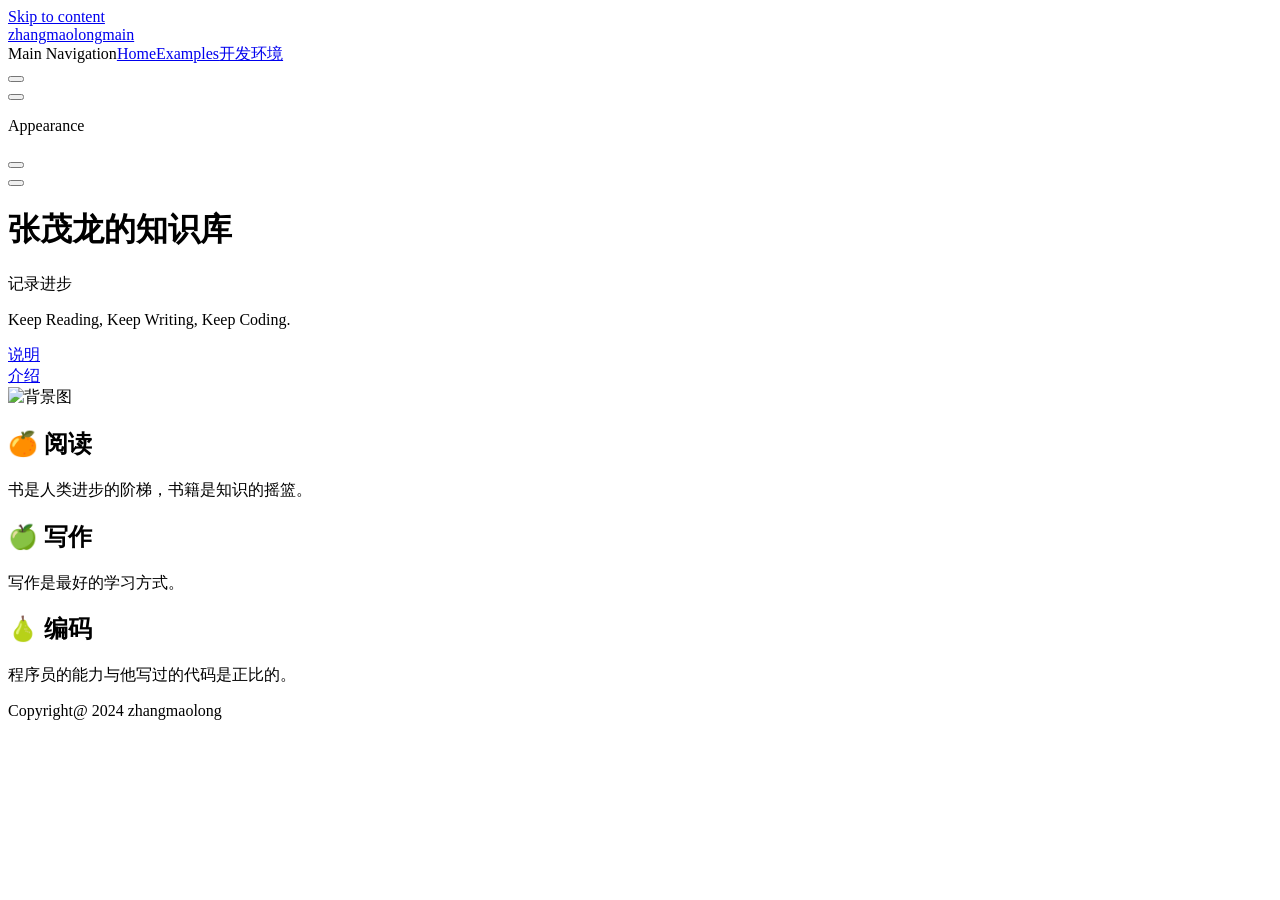
==== commit c528332f: "Deploying to gh-pages from @ zhangmaolongmain/docs-vitepress@197a4122fb573d962c1e439aeab7ba1cbe71e9e" ====
--- a/index.html
+++ b/index.html
@@ -12,13 +12,13 @@
     <link rel="preload" href="/docs-vitepress/assets/inter-roman-latin.Bu8hRsVA.woff2" as="font" type="font/woff2" crossorigin="">
     <link rel="modulepreload" href="/docs-vitepress/assets/chunks/framework.Dq9PxyZj.js">
     <link rel="modulepreload" href="/docs-vitepress/assets/chunks/theme.Br6DSikh.js">
-    <link rel="modulepreload" href="/docs-vitepress/assets/index.md.Bq0k-kQE.lean.js">
+    <link rel="modulepreload" href="/docs-vitepress/assets/index.md.BF-d9T27.lean.js">
     <script id="check-dark-mode">(()=>{const e=localStorage.getItem("vitepress-theme-appearance")||"auto",a=window.matchMedia("(prefers-color-scheme: dark)").matches;(!e||e==="auto"?a:e==="dark")&&document.documentElement.classList.add("dark")})();</script>
     <script id="check-mac-os">document.documentElement.classList.toggle("mac",/Mac|iPhone|iPod|iPad/i.test(navigator.platform));</script>
   </head>
   <body>
-    <div id="app"><div class="Layout" data-v-730d874e><!--[--><!--]--><!--[--><span tabindex="-1" data-v-f8e4fa18></span><a href="#VPContent" class="VPSkipLink visually-hidden" data-v-f8e4fa18> Skip to content </a><!--]--><!----><header class="VPNav" data-v-730d874e data-v-f2d5ab49><div class="VPNavBar top" data-v-f2d5ab49 data-v-5117da3f><div class="wrapper" data-v-5117da3f><div class="container" data-v-5117da3f><div class="title" data-v-5117da3f><div class="VPNavBarTitle" data-v-5117da3f data-v-0aa328a5><a class="title" href="/docs-vitepress/" data-v-0aa328a5><!--[--><!--]--><!----><span data-v-0aa328a5>zhangmaolongmain</span><!--[--><!--]--></a></div></div><div class="content" data-v-5117da3f><div class="content-body" data-v-5117da3f><!--[--><!--]--><div class="VPNavBarSearch search" data-v-5117da3f><!----></div><nav aria-labelledby="main-nav-aria-label" class="VPNavBarMenu menu" data-v-5117da3f data-v-e668ad5e><span id="main-nav-aria-label" class="visually-hidden" data-v-e668ad5e>Main Navigation</span><!--[--><!--[--><a class="VPLink link VPNavBarMenuLink active" href="/docs-vitepress/" tabindex="0" data-v-e668ad5e data-v-145010f5><!--[--><span data-v-145010f5>Home</span><!--]--></a><!--]--><!--[--><a class="VPLink link VPNavBarMenuLink" href="/docs-vitepress/markdown-examples.html" tabindex="0" data-v-e668ad5e data-v-145010f5><!--[--><span data-v-145010f5>Examples</span><!--]--></a><!--]--><!--[--><a class="VPLink link VPNavBarMenuLink" href="/docs-vitepress/docs/env/README.html" tabindex="0" data-v-e668ad5e data-v-145010f5><!--[--><span data-v-145010f5>开发环境</span><!--]--></a><!--]--><!--]--></nav><!----><div class="VPNavBarAppearance appearance" data-v-5117da3f data-v-3e006368><button class="VPSwitch VPSwitchAppearance" type="button" role="switch" title="Switch to dark theme" aria-checked="false" data-v-3e006368 data-v-73aa4517 data-v-01a73279><span class="check" data-v-01a73279><span class="icon" data-v-01a73279><!--[--><span class="vpi-sun sun" data-v-73aa4517></span><span class="vpi-moon moon" data-v-73aa4517></span><!--]--></span></span></button></div><div class="VPSocialLinks VPNavBarSocialLinks social-links" data-v-5117da3f data-v-faebd6c0 data-v-2df58448><!--[--><a class="VPSocialLink no-icon" href="https://github.com/vuejs/vitepress" aria-label="github" target="_blank" rel="noopener" data-v-2df58448 data-v-16775064><span class="vpi-social-github" /></a><!--]--></div><div class="VPFlyout VPNavBarExtra extra" data-v-5117da3f data-v-c2ef99ff data-v-0b4f1ce4><button type="button" class="button" aria-haspopup="true" aria-expanded="false" aria-label="extra navigation" data-v-0b4f1ce4><span class="vpi-more-horizontal icon" data-v-0b4f1ce4></span></button><div class="menu" data-v-0b4f1ce4><div class="VPMenu" data-v-0b4f1ce4 data-v-ffbcfee8><!----><!--[--><!--[--><!----><div class="group" data-v-c2ef99ff><div class="item appearance" data-v-c2ef99ff><p class="label" data-v-c2ef99ff>Appearance</p><div class="appearance-action" data-v-c2ef99ff><button class="VPSwitch VPSwitchAppearance" type="button" role="switch" title="Switch to dark theme" aria-checked="false" data-v-c2ef99ff data-v-73aa4517 data-v-01a73279><span class="check" data-v-01a73279><span class="icon" data-v-01a73279><!--[--><span class="vpi-sun sun" data-v-73aa4517></span><span class="vpi-moon moon" data-v-73aa4517></span><!--]--></span></span></button></div></div></div><div class="group" data-v-c2ef99ff><div class="item social-links" data-v-c2ef99ff><div class="VPSocialLinks social-links-list" data-v-c2ef99ff data-v-2df58448><!--[--><a class="VPSocialLink no-icon" href="https://github.com/vuejs/vitepress" aria-label="github" target="_blank" rel="noopener" data-v-2df58448 data-v-16775064><span class="vpi-social-github" /></a><!--]--></div></div></div><!--]--><!--]--></div></div></div><!--[--><!--]--><button type="button" class="VPNavBarHamburger hamburger" aria-label="mobile navigation" aria-expanded="false" aria-controls="VPNavScreen" data-v-5117da3f data-v-083282e1><span class="container" data-v-083282e1><span class="top" data-v-083282e1></span><span class="middle" data-v-083282e1></span><span class="bottom" data-v-083282e1></span></span></button></div></div></div></div><div class="divider" data-v-5117da3f><div class="divider-line" data-v-5117da3f></div></div></div><!----></header><!----><!----><div class="VPContent is-home" id="VPContent" data-v-730d874e data-v-97a14150><div class="VPHome" data-v-97a14150 data-v-e3a3ce57><!--[--><!--]--><div class="VPHero VPHomeHero" data-v-e3a3ce57 data-v-a7eb9db3><div class="container" data-v-a7eb9db3><div class="main" data-v-a7eb9db3><!--[--><!--]--><!--[--><h1 class="name" data-v-a7eb9db3><span class="clip" data-v-a7eb9db3>张茂龙的知识库</span></h1><p class="text" data-v-a7eb9db3>好记性不如烂笔头</p><p class="tagline" data-v-a7eb9db3>Keep Reading, Keep Writing, Keep Coding.</p><!--]--><!--[--><!--]--><div class="actions" data-v-a7eb9db3><!--[--><div class="action" data-v-a7eb9db3><a class="VPButton medium brand" href="/docs-vitepress/markdown-examples.html" data-v-a7eb9db3 data-v-7ad72123>Markdown Examples</a></div><div class="action" data-v-a7eb9db3><a class="VPButton medium alt" href="/docs-vitepress/api-examples.html" data-v-a7eb9db3 data-v-7ad72123>API Examples</a></div><!--]--></div><!--[--><!--]--></div><!----></div></div><!--[--><!--]--><!--[--><!--]--><div class="VPFeatures VPHomeFeatures" data-v-e3a3ce57 data-v-793554e1><div class="container" data-v-793554e1><div class="items" data-v-793554e1><!--[--><div class="grid-3 item" data-v-793554e1><div class="VPLink no-icon VPFeature" data-v-793554e1 data-v-e81cbb22><!--[--><article class="box" data-v-e81cbb22><!----><h2 class="title" data-v-e81cbb22>Feature A</h2><p class="details" data-v-e81cbb22>Lorem ipsum dolor sit amet, consectetur adipiscing elit</p><!----></article><!--]--></div></div><div class="grid-3 item" data-v-793554e1><div class="VPLink no-icon VPFeature" data-v-793554e1 data-v-e81cbb22><!--[--><article class="box" data-v-e81cbb22><!----><h2 class="title" data-v-e81cbb22>Feature B</h2><p class="details" data-v-e81cbb22>Lorem ipsum dolor sit amet, consectetur adipiscing elit</p><!----></article><!--]--></div></div><div class="grid-3 item" data-v-793554e1><div class="VPLink no-icon VPFeature" data-v-793554e1 data-v-e81cbb22><!--[--><article class="box" data-v-e81cbb22><!----><h2 class="title" data-v-e81cbb22>Feature C</h2><p class="details" data-v-e81cbb22>Lorem ipsum dolor sit amet, consectetur adipiscing elit</p><!----></article><!--]--></div></div><!--]--></div></div></div><!--[--><!--]--><div class="vp-doc container" style="--vp-offset:calc(50% - Infinitypx);" data-v-e3a3ce57 data-v-db194ff4><!--[--><div style="position:relative;" data-v-e3a3ce57><div></div></div><!--]--></div></div></div><!----><!--[--><!--]--></div></div>
-    <script>window.__VP_HASH_MAP__=JSON.parse("{\"readme.md\":\"BUsBYyvN\",\"docs_env_readme.md\":\"D7kuTypG\",\"markdown-examples.md\":\"BUwjzYa7\",\"index.md\":\"Bq0k-kQE\",\"api-examples.md\":\"DgpehoTJ\"}");window.__VP_SITE_DATA__=JSON.parse("{\"lang\":\"en-US\",\"dir\":\"ltr\",\"title\":\"zhangmaolongmain\",\"description\":\"A VitePress Site\",\"base\":\"/docs-vitepress/\",\"head\":[],\"router\":{\"prefetchLinks\":true},\"appearance\":true,\"themeConfig\":{\"nav\":[{\"text\":\"Home\",\"link\":\"/\"},{\"text\":\"Examples\",\"link\":\"/markdown-examples\"},{\"text\":\"开发环境\",\"link\":\"/docs/env/README\"}],\"sidebar\":[{\"text\":\"Examples\",\"items\":[{\"text\":\"Markdown Examples\",\"link\":\"/markdown-examples\"},{\"text\":\"Runtime API Examples\",\"link\":\"/api-examples\"}]}],\"socialLinks\":[{\"icon\":\"github\",\"link\":\"https://github.com/vuejs/vitepress\"}]},\"locales\":{},\"scrollOffset\":134,\"cleanUrls\":false}");</script>
+    <div id="app"><div class="Layout" data-v-730d874e><!--[--><!--]--><!--[--><span tabindex="-1" data-v-f8e4fa18></span><a href="#VPContent" class="VPSkipLink visually-hidden" data-v-f8e4fa18> Skip to content </a><!--]--><!----><header class="VPNav" data-v-730d874e data-v-f2d5ab49><div class="VPNavBar top" data-v-f2d5ab49 data-v-5117da3f><div class="wrapper" data-v-5117da3f><div class="container" data-v-5117da3f><div class="title" data-v-5117da3f><div class="VPNavBarTitle" data-v-5117da3f data-v-0aa328a5><a class="title" href="/docs-vitepress/" data-v-0aa328a5><!--[--><!--]--><!--[--><img class="VPImage logo" src="/docs-vitepress/images/logo.svg" alt data-v-3c8ddd5c><!--]--><span data-v-0aa328a5>zhangmaolongmain</span><!--[--><!--]--></a></div></div><div class="content" data-v-5117da3f><div class="content-body" data-v-5117da3f><!--[--><!--]--><div class="VPNavBarSearch search" data-v-5117da3f><!----></div><nav aria-labelledby="main-nav-aria-label" class="VPNavBarMenu menu" data-v-5117da3f data-v-e668ad5e><span id="main-nav-aria-label" class="visually-hidden" data-v-e668ad5e>Main Navigation</span><!--[--><!--[--><a class="VPLink link VPNavBarMenuLink active" href="/docs-vitepress/" tabindex="0" data-v-e668ad5e data-v-145010f5><!--[--><span data-v-145010f5>Home</span><!--]--></a><!--]--><!--[--><a class="VPLink link VPNavBarMenuLink" href="/docs-vitepress/markdown-examples.html" tabindex="0" data-v-e668ad5e data-v-145010f5><!--[--><span data-v-145010f5>Examples</span><!--]--></a><!--]--><!--[--><a class="VPLink link VPNavBarMenuLink" href="/docs-vitepress/docs/env/README.html" tabindex="0" data-v-e668ad5e data-v-145010f5><!--[--><span data-v-145010f5>开发环境</span><!--]--></a><!--]--><!--]--></nav><!----><div class="VPNavBarAppearance appearance" data-v-5117da3f data-v-3e006368><button class="VPSwitch VPSwitchAppearance" type="button" role="switch" title="Switch to dark theme" aria-checked="false" data-v-3e006368 data-v-73aa4517 data-v-01a73279><span class="check" data-v-01a73279><span class="icon" data-v-01a73279><!--[--><span class="vpi-sun sun" data-v-73aa4517></span><span class="vpi-moon moon" data-v-73aa4517></span><!--]--></span></span></button></div><div class="VPSocialLinks VPNavBarSocialLinks social-links" data-v-5117da3f data-v-faebd6c0 data-v-2df58448><!--[--><a class="VPSocialLink no-icon" href="https://github.com/vuejs/vitepress" aria-label="github" target="_blank" rel="noopener" data-v-2df58448 data-v-16775064><span class="vpi-social-github" /></a><!--]--></div><div class="VPFlyout VPNavBarExtra extra" data-v-5117da3f data-v-c2ef99ff data-v-0b4f1ce4><button type="button" class="button" aria-haspopup="true" aria-expanded="false" aria-label="extra navigation" data-v-0b4f1ce4><span class="vpi-more-horizontal icon" data-v-0b4f1ce4></span></button><div class="menu" data-v-0b4f1ce4><div class="VPMenu" data-v-0b4f1ce4 data-v-ffbcfee8><!----><!--[--><!--[--><!----><div class="group" data-v-c2ef99ff><div class="item appearance" data-v-c2ef99ff><p class="label" data-v-c2ef99ff>Appearance</p><div class="appearance-action" data-v-c2ef99ff><button class="VPSwitch VPSwitchAppearance" type="button" role="switch" title="Switch to dark theme" aria-checked="false" data-v-c2ef99ff data-v-73aa4517 data-v-01a73279><span class="check" data-v-01a73279><span class="icon" data-v-01a73279><!--[--><span class="vpi-sun sun" data-v-73aa4517></span><span class="vpi-moon moon" data-v-73aa4517></span><!--]--></span></span></button></div></div></div><div class="group" data-v-c2ef99ff><div class="item social-links" data-v-c2ef99ff><div class="VPSocialLinks social-links-list" data-v-c2ef99ff data-v-2df58448><!--[--><a class="VPSocialLink no-icon" href="https://github.com/vuejs/vitepress" aria-label="github" target="_blank" rel="noopener" data-v-2df58448 data-v-16775064><span class="vpi-social-github" /></a><!--]--></div></div></div><!--]--><!--]--></div></div></div><!--[--><!--]--><button type="button" class="VPNavBarHamburger hamburger" aria-label="mobile navigation" aria-expanded="false" aria-controls="VPNavScreen" data-v-5117da3f data-v-083282e1><span class="container" data-v-083282e1><span class="top" data-v-083282e1></span><span class="middle" data-v-083282e1></span><span class="bottom" data-v-083282e1></span></span></button></div></div></div></div><div class="divider" data-v-5117da3f><div class="divider-line" data-v-5117da3f></div></div></div><!----></header><!----><!----><div class="VPContent is-home" id="VPContent" data-v-730d874e data-v-97a14150><div class="VPHome" data-v-97a14150 data-v-e3a3ce57><!--[--><!--]--><div class="VPHero has-image VPHomeHero" data-v-e3a3ce57 data-v-a7eb9db3><div class="container" data-v-a7eb9db3><div class="main" data-v-a7eb9db3><!--[--><!--]--><!--[--><h1 class="name" data-v-a7eb9db3><span class="clip" data-v-a7eb9db3>张茂龙的知识库</span></h1><p class="text" data-v-a7eb9db3>记录进步</p><p class="tagline" data-v-a7eb9db3>Keep Reading, Keep Writing, Keep Coding.</p><!--]--><!--[--><!--]--><div class="actions" data-v-a7eb9db3><!--[--><div class="action" data-v-a7eb9db3><a class="VPButton medium brand" href="/docs-vitepress/markdown-examples.html" data-v-a7eb9db3 data-v-7ad72123>说明</a></div><div class="action" data-v-a7eb9db3><a class="VPButton medium alt" href="/docs-vitepress/api-examples.html" data-v-a7eb9db3 data-v-7ad72123>介绍</a></div><!--]--></div><!--[--><!--]--></div><div class="image" data-v-a7eb9db3><div class="image-container" data-v-a7eb9db3><div class="image-bg" data-v-a7eb9db3></div><!--[--><!--[--><img class="VPImage image-src" src="/docs-vitepress/images/星球.svg" alt="背景图" data-v-3c8ddd5c><!--]--><!--]--></div></div></div></div><!--[--><!--]--><!--[--><!--]--><div class="VPFeatures VPHomeFeatures" data-v-e3a3ce57 data-v-793554e1><div class="container" data-v-793554e1><div class="items" data-v-793554e1><!--[--><div class="grid-3 item" data-v-793554e1><div class="VPLink no-icon VPFeature" data-v-793554e1 data-v-e81cbb22><!--[--><article class="box" data-v-e81cbb22><!----><h2 class="title" data-v-e81cbb22>🍊 阅读</h2><p class="details" data-v-e81cbb22>书是人类进步的阶梯，书籍是知识的摇篮。</p><!----></article><!--]--></div></div><div class="grid-3 item" data-v-793554e1><div class="VPLink no-icon VPFeature" data-v-793554e1 data-v-e81cbb22><!--[--><article class="box" data-v-e81cbb22><!----><h2 class="title" data-v-e81cbb22>🍏 写作</h2><p class="details" data-v-e81cbb22>写作是最好的学习方式。</p><!----></article><!--]--></div></div><div class="grid-3 item" data-v-793554e1><div class="VPLink no-icon VPFeature" data-v-793554e1 data-v-e81cbb22><!--[--><article class="box" data-v-e81cbb22><!----><h2 class="title" data-v-e81cbb22>🍐 编码</h2><p class="details" data-v-e81cbb22>程序员的能力与他写过的代码是正比的。</p><!----></article><!--]--></div></div><!--]--></div></div></div><!--[--><!--]--><div class="vp-doc container" style="--vp-offset:calc(50% - Infinitypx);" data-v-e3a3ce57 data-v-db194ff4><!--[--><div style="position:relative;" data-v-e3a3ce57><div></div></div><!--]--></div></div></div><footer class="VPFooter" data-v-730d874e data-v-8177390d><div class="container" data-v-8177390d><!----><p class="copyright" data-v-8177390d>Copyright@ 2024 zhangmaolong</p></div></footer><!--[--><!--]--></div></div>
+    <script>window.__VP_HASH_MAP__=JSON.parse("{\"docs_env_readme.md\":\"D7kuTypG\",\"index.md\":\"BF-d9T27\",\"markdown-examples.md\":\"BUwjzYa7\",\"readme.md\":\"BUsBYyvN\",\"api-examples.md\":\"DgpehoTJ\"}");window.__VP_SITE_DATA__=JSON.parse("{\"lang\":\"en-US\",\"dir\":\"ltr\",\"title\":\"zhangmaolongmain\",\"description\":\"A VitePress Site\",\"base\":\"/docs-vitepress/\",\"head\":[],\"router\":{\"prefetchLinks\":true},\"appearance\":true,\"themeConfig\":{\"logo\":\"/images/logo.svg\",\"nav\":[{\"text\":\"Home\",\"link\":\"/\"},{\"text\":\"Examples\",\"link\":\"/markdown-examples\"},{\"text\":\"开发环境\",\"link\":\"/docs/env/README\"}],\"sidebar\":[{\"text\":\"Examples\",\"items\":[{\"text\":\"Markdown Examples\",\"link\":\"/markdown-examples\"},{\"text\":\"Runtime API Examples\",\"link\":\"/api-examples\"}]}],\"footer\":{\"copyright\":\"Copyright@ 2024 zhangmaolong\"},\"socialLinks\":[{\"icon\":\"github\",\"link\":\"https://github.com/vuejs/vitepress\"}]},\"locales\":{},\"scrollOffset\":134,\"cleanUrls\":false}");</script>
     
   </body>
 </html>
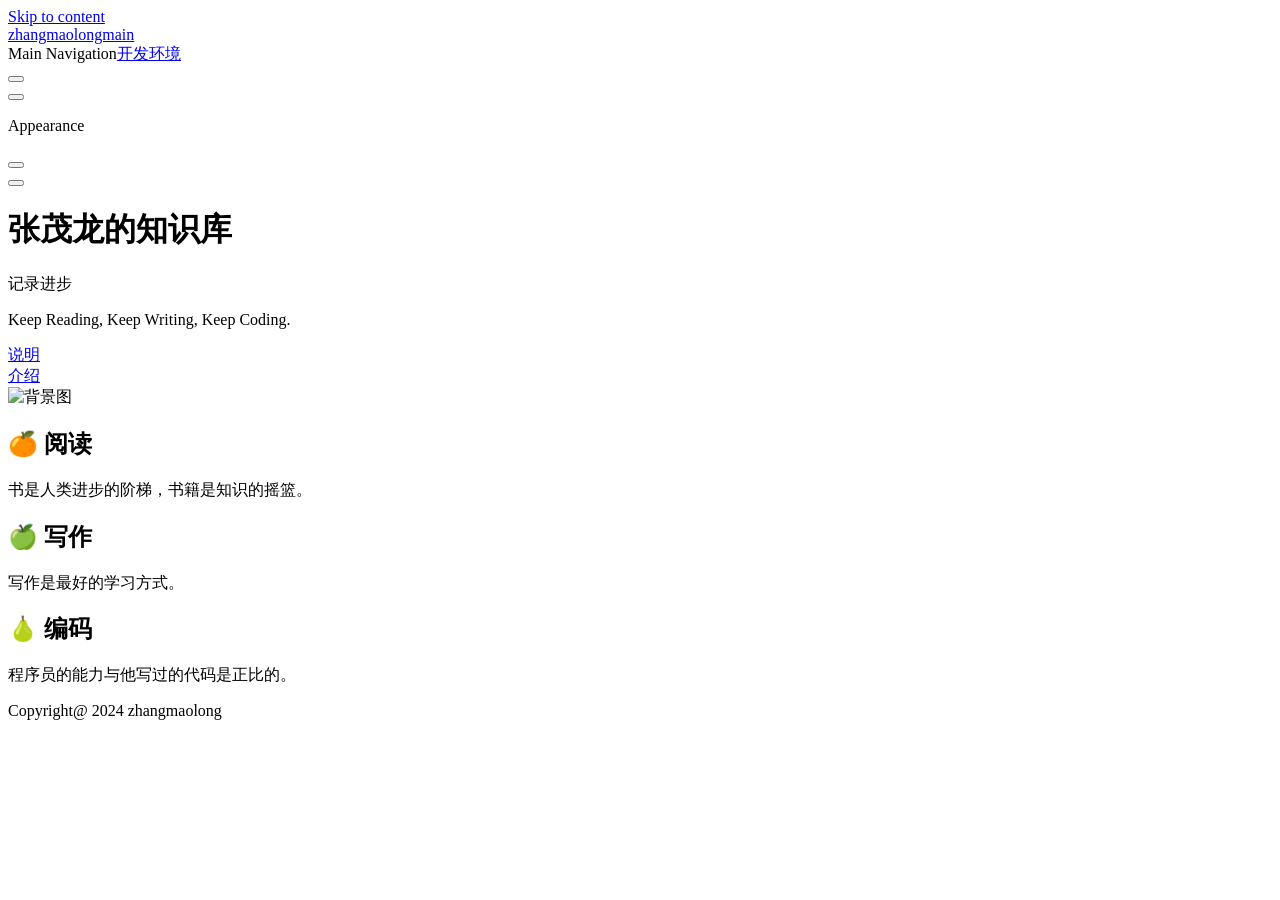
==== commit 591cd274: "Deploying to gh-pages from @ zhangmaolongmain/docs-vitepress@eff96a6e2e1c921fbdb1351c624998f1bb799c0" ====
--- a/index.html
+++ b/index.html
@@ -12,13 +12,13 @@
     <link rel="preload" href="/docs-vitepress/assets/inter-roman-latin.Bu8hRsVA.woff2" as="font" type="font/woff2" crossorigin="">
     <link rel="modulepreload" href="/docs-vitepress/assets/chunks/framework.Dq9PxyZj.js">
     <link rel="modulepreload" href="/docs-vitepress/assets/chunks/theme.Br6DSikh.js">
-    <link rel="modulepreload" href="/docs-vitepress/assets/index.md.BF-d9T27.lean.js">
+    <link rel="modulepreload" href="/docs-vitepress/assets/index.md.CwCP40F4.lean.js">
     <script id="check-dark-mode">(()=>{const e=localStorage.getItem("vitepress-theme-appearance")||"auto",a=window.matchMedia("(prefers-color-scheme: dark)").matches;(!e||e==="auto"?a:e==="dark")&&document.documentElement.classList.add("dark")})();</script>
     <script id="check-mac-os">document.documentElement.classList.toggle("mac",/Mac|iPhone|iPod|iPad/i.test(navigator.platform));</script>
   </head>
   <body>
-    <div id="app"><div class="Layout" data-v-730d874e><!--[--><!--]--><!--[--><span tabindex="-1" data-v-f8e4fa18></span><a href="#VPContent" class="VPSkipLink visually-hidden" data-v-f8e4fa18> Skip to content </a><!--]--><!----><header class="VPNav" data-v-730d874e data-v-f2d5ab49><div class="VPNavBar top" data-v-f2d5ab49 data-v-5117da3f><div class="wrapper" data-v-5117da3f><div class="container" data-v-5117da3f><div class="title" data-v-5117da3f><div class="VPNavBarTitle" data-v-5117da3f data-v-0aa328a5><a class="title" href="/docs-vitepress/" data-v-0aa328a5><!--[--><!--]--><!--[--><img class="VPImage logo" src="/docs-vitepress/images/logo.svg" alt data-v-3c8ddd5c><!--]--><span data-v-0aa328a5>zhangmaolongmain</span><!--[--><!--]--></a></div></div><div class="content" data-v-5117da3f><div class="content-body" data-v-5117da3f><!--[--><!--]--><div class="VPNavBarSearch search" data-v-5117da3f><!----></div><nav aria-labelledby="main-nav-aria-label" class="VPNavBarMenu menu" data-v-5117da3f data-v-e668ad5e><span id="main-nav-aria-label" class="visually-hidden" data-v-e668ad5e>Main Navigation</span><!--[--><!--[--><a class="VPLink link VPNavBarMenuLink active" href="/docs-vitepress/" tabindex="0" data-v-e668ad5e data-v-145010f5><!--[--><span data-v-145010f5>Home</span><!--]--></a><!--]--><!--[--><a class="VPLink link VPNavBarMenuLink" href="/docs-vitepress/markdown-examples.html" tabindex="0" data-v-e668ad5e data-v-145010f5><!--[--><span data-v-145010f5>Examples</span><!--]--></a><!--]--><!--[--><a class="VPLink link VPNavBarMenuLink" href="/docs-vitepress/docs/env/README.html" tabindex="0" data-v-e668ad5e data-v-145010f5><!--[--><span data-v-145010f5>开发环境</span><!--]--></a><!--]--><!--]--></nav><!----><div class="VPNavBarAppearance appearance" data-v-5117da3f data-v-3e006368><button class="VPSwitch VPSwitchAppearance" type="button" role="switch" title="Switch to dark theme" aria-checked="false" data-v-3e006368 data-v-73aa4517 data-v-01a73279><span class="check" data-v-01a73279><span class="icon" data-v-01a73279><!--[--><span class="vpi-sun sun" data-v-73aa4517></span><span class="vpi-moon moon" data-v-73aa4517></span><!--]--></span></span></button></div><div class="VPSocialLinks VPNavBarSocialLinks social-links" data-v-5117da3f data-v-faebd6c0 data-v-2df58448><!--[--><a class="VPSocialLink no-icon" href="https://github.com/vuejs/vitepress" aria-label="github" target="_blank" rel="noopener" data-v-2df58448 data-v-16775064><span class="vpi-social-github" /></a><!--]--></div><div class="VPFlyout VPNavBarExtra extra" data-v-5117da3f data-v-c2ef99ff data-v-0b4f1ce4><button type="button" class="button" aria-haspopup="true" aria-expanded="false" aria-label="extra navigation" data-v-0b4f1ce4><span class="vpi-more-horizontal icon" data-v-0b4f1ce4></span></button><div class="menu" data-v-0b4f1ce4><div class="VPMenu" data-v-0b4f1ce4 data-v-ffbcfee8><!----><!--[--><!--[--><!----><div class="group" data-v-c2ef99ff><div class="item appearance" data-v-c2ef99ff><p class="label" data-v-c2ef99ff>Appearance</p><div class="appearance-action" data-v-c2ef99ff><button class="VPSwitch VPSwitchAppearance" type="button" role="switch" title="Switch to dark theme" aria-checked="false" data-v-c2ef99ff data-v-73aa4517 data-v-01a73279><span class="check" data-v-01a73279><span class="icon" data-v-01a73279><!--[--><span class="vpi-sun sun" data-v-73aa4517></span><span class="vpi-moon moon" data-v-73aa4517></span><!--]--></span></span></button></div></div></div><div class="group" data-v-c2ef99ff><div class="item social-links" data-v-c2ef99ff><div class="VPSocialLinks social-links-list" data-v-c2ef99ff data-v-2df58448><!--[--><a class="VPSocialLink no-icon" href="https://github.com/vuejs/vitepress" aria-label="github" target="_blank" rel="noopener" data-v-2df58448 data-v-16775064><span class="vpi-social-github" /></a><!--]--></div></div></div><!--]--><!--]--></div></div></div><!--[--><!--]--><button type="button" class="VPNavBarHamburger hamburger" aria-label="mobile navigation" aria-expanded="false" aria-controls="VPNavScreen" data-v-5117da3f data-v-083282e1><span class="container" data-v-083282e1><span class="top" data-v-083282e1></span><span class="middle" data-v-083282e1></span><span class="bottom" data-v-083282e1></span></span></button></div></div></div></div><div class="divider" data-v-5117da3f><div class="divider-line" data-v-5117da3f></div></div></div><!----></header><!----><!----><div class="VPContent is-home" id="VPContent" data-v-730d874e data-v-97a14150><div class="VPHome" data-v-97a14150 data-v-e3a3ce57><!--[--><!--]--><div class="VPHero has-image VPHomeHero" data-v-e3a3ce57 data-v-a7eb9db3><div class="container" data-v-a7eb9db3><div class="main" data-v-a7eb9db3><!--[--><!--]--><!--[--><h1 class="name" data-v-a7eb9db3><span class="clip" data-v-a7eb9db3>张茂龙的知识库</span></h1><p class="text" data-v-a7eb9db3>记录进步</p><p class="tagline" data-v-a7eb9db3>Keep Reading, Keep Writing, Keep Coding.</p><!--]--><!--[--><!--]--><div class="actions" data-v-a7eb9db3><!--[--><div class="action" data-v-a7eb9db3><a class="VPButton medium brand" href="/docs-vitepress/markdown-examples.html" data-v-a7eb9db3 data-v-7ad72123>说明</a></div><div class="action" data-v-a7eb9db3><a class="VPButton medium alt" href="/docs-vitepress/api-examples.html" data-v-a7eb9db3 data-v-7ad72123>介绍</a></div><!--]--></div><!--[--><!--]--></div><div class="image" data-v-a7eb9db3><div class="image-container" data-v-a7eb9db3><div class="image-bg" data-v-a7eb9db3></div><!--[--><!--[--><img class="VPImage image-src" src="/docs-vitepress/images/星球.svg" alt="背景图" data-v-3c8ddd5c><!--]--><!--]--></div></div></div></div><!--[--><!--]--><!--[--><!--]--><div class="VPFeatures VPHomeFeatures" data-v-e3a3ce57 data-v-793554e1><div class="container" data-v-793554e1><div class="items" data-v-793554e1><!--[--><div class="grid-3 item" data-v-793554e1><div class="VPLink no-icon VPFeature" data-v-793554e1 data-v-e81cbb22><!--[--><article class="box" data-v-e81cbb22><!----><h2 class="title" data-v-e81cbb22>🍊 阅读</h2><p class="details" data-v-e81cbb22>书是人类进步的阶梯，书籍是知识的摇篮。</p><!----></article><!--]--></div></div><div class="grid-3 item" data-v-793554e1><div class="VPLink no-icon VPFeature" data-v-793554e1 data-v-e81cbb22><!--[--><article class="box" data-v-e81cbb22><!----><h2 class="title" data-v-e81cbb22>🍏 写作</h2><p class="details" data-v-e81cbb22>写作是最好的学习方式。</p><!----></article><!--]--></div></div><div class="grid-3 item" data-v-793554e1><div class="VPLink no-icon VPFeature" data-v-793554e1 data-v-e81cbb22><!--[--><article class="box" data-v-e81cbb22><!----><h2 class="title" data-v-e81cbb22>🍐 编码</h2><p class="details" data-v-e81cbb22>程序员的能力与他写过的代码是正比的。</p><!----></article><!--]--></div></div><!--]--></div></div></div><!--[--><!--]--><div class="vp-doc container" style="--vp-offset:calc(50% - Infinitypx);" data-v-e3a3ce57 data-v-db194ff4><!--[--><div style="position:relative;" data-v-e3a3ce57><div></div></div><!--]--></div></div></div><footer class="VPFooter" data-v-730d874e data-v-8177390d><div class="container" data-v-8177390d><!----><p class="copyright" data-v-8177390d>Copyright@ 2024 zhangmaolong</p></div></footer><!--[--><!--]--></div></div>
-    <script>window.__VP_HASH_MAP__=JSON.parse("{\"docs_env_readme.md\":\"D7kuTypG\",\"index.md\":\"BF-d9T27\",\"markdown-examples.md\":\"BUwjzYa7\",\"readme.md\":\"BUsBYyvN\",\"api-examples.md\":\"DgpehoTJ\"}");window.__VP_SITE_DATA__=JSON.parse("{\"lang\":\"en-US\",\"dir\":\"ltr\",\"title\":\"zhangmaolongmain\",\"description\":\"A VitePress Site\",\"base\":\"/docs-vitepress/\",\"head\":[],\"router\":{\"prefetchLinks\":true},\"appearance\":true,\"themeConfig\":{\"logo\":\"/images/logo.svg\",\"nav\":[{\"text\":\"Home\",\"link\":\"/\"},{\"text\":\"Examples\",\"link\":\"/markdown-examples\"},{\"text\":\"开发环境\",\"link\":\"/docs/env/README\"}],\"sidebar\":[{\"text\":\"Examples\",\"items\":[{\"text\":\"Markdown Examples\",\"link\":\"/markdown-examples\"},{\"text\":\"Runtime API Examples\",\"link\":\"/api-examples\"}]}],\"footer\":{\"copyright\":\"Copyright@ 2024 zhangmaolong\"},\"socialLinks\":[{\"icon\":\"github\",\"link\":\"https://github.com/vuejs/vitepress\"}]},\"locales\":{},\"scrollOffset\":134,\"cleanUrls\":false}");</script>
+    <div id="app"><div class="Layout" data-v-730d874e><!--[--><!--]--><!--[--><span tabindex="-1" data-v-f8e4fa18></span><a href="#VPContent" class="VPSkipLink visually-hidden" data-v-f8e4fa18> Skip to content </a><!--]--><!----><header class="VPNav" data-v-730d874e data-v-f2d5ab49><div class="VPNavBar top" data-v-f2d5ab49 data-v-5117da3f><div class="wrapper" data-v-5117da3f><div class="container" data-v-5117da3f><div class="title" data-v-5117da3f><div class="VPNavBarTitle" data-v-5117da3f data-v-0aa328a5><a class="title" href="/docs-vitepress/" data-v-0aa328a5><!--[--><!--]--><!--[--><img class="VPImage logo" src="/docs-vitepress/images/logo.svg" alt data-v-3c8ddd5c><!--]--><span data-v-0aa328a5>zhangmaolongmain</span><!--[--><!--]--></a></div></div><div class="content" data-v-5117da3f><div class="content-body" data-v-5117da3f><!--[--><!--]--><div class="VPNavBarSearch search" data-v-5117da3f><!----></div><nav aria-labelledby="main-nav-aria-label" class="VPNavBarMenu menu" data-v-5117da3f data-v-e668ad5e><span id="main-nav-aria-label" class="visually-hidden" data-v-e668ad5e>Main Navigation</span><!--[--><!--[--><a class="VPLink link VPNavBarMenuLink" href="/docs-vitepress/docs/env/README.html" tabindex="0" data-v-e668ad5e data-v-145010f5><!--[--><span data-v-145010f5>开发环境</span><!--]--></a><!--]--><!--]--></nav><!----><div class="VPNavBarAppearance appearance" data-v-5117da3f data-v-3e006368><button class="VPSwitch VPSwitchAppearance" type="button" role="switch" title="Switch to dark theme" aria-checked="false" data-v-3e006368 data-v-73aa4517 data-v-01a73279><span class="check" data-v-01a73279><span class="icon" data-v-01a73279><!--[--><span class="vpi-sun sun" data-v-73aa4517></span><span class="vpi-moon moon" data-v-73aa4517></span><!--]--></span></span></button></div><div class="VPSocialLinks VPNavBarSocialLinks social-links" data-v-5117da3f data-v-faebd6c0 data-v-2df58448><!--[--><a class="VPSocialLink no-icon" href="https://github.com/vuejs/vitepress" aria-label="github" target="_blank" rel="noopener" data-v-2df58448 data-v-16775064><span class="vpi-social-github" /></a><!--]--></div><div class="VPFlyout VPNavBarExtra extra" data-v-5117da3f data-v-c2ef99ff data-v-0b4f1ce4><button type="button" class="button" aria-haspopup="true" aria-expanded="false" aria-label="extra navigation" data-v-0b4f1ce4><span class="vpi-more-horizontal icon" data-v-0b4f1ce4></span></button><div class="menu" data-v-0b4f1ce4><div class="VPMenu" data-v-0b4f1ce4 data-v-ffbcfee8><!----><!--[--><!--[--><!----><div class="group" data-v-c2ef99ff><div class="item appearance" data-v-c2ef99ff><p class="label" data-v-c2ef99ff>Appearance</p><div class="appearance-action" data-v-c2ef99ff><button class="VPSwitch VPSwitchAppearance" type="button" role="switch" title="Switch to dark theme" aria-checked="false" data-v-c2ef99ff data-v-73aa4517 data-v-01a73279><span class="check" data-v-01a73279><span class="icon" data-v-01a73279><!--[--><span class="vpi-sun sun" data-v-73aa4517></span><span class="vpi-moon moon" data-v-73aa4517></span><!--]--></span></span></button></div></div></div><div class="group" data-v-c2ef99ff><div class="item social-links" data-v-c2ef99ff><div class="VPSocialLinks social-links-list" data-v-c2ef99ff data-v-2df58448><!--[--><a class="VPSocialLink no-icon" href="https://github.com/vuejs/vitepress" aria-label="github" target="_blank" rel="noopener" data-v-2df58448 data-v-16775064><span class="vpi-social-github" /></a><!--]--></div></div></div><!--]--><!--]--></div></div></div><!--[--><!--]--><button type="button" class="VPNavBarHamburger hamburger" aria-label="mobile navigation" aria-expanded="false" aria-controls="VPNavScreen" data-v-5117da3f data-v-083282e1><span class="container" data-v-083282e1><span class="top" data-v-083282e1></span><span class="middle" data-v-083282e1></span><span class="bottom" data-v-083282e1></span></span></button></div></div></div></div><div class="divider" data-v-5117da3f><div class="divider-line" data-v-5117da3f></div></div></div><!----></header><!----><!----><div class="VPContent is-home" id="VPContent" data-v-730d874e data-v-97a14150><div class="VPHome" data-v-97a14150 data-v-e3a3ce57><!--[--><!--]--><div class="VPHero has-image VPHomeHero" data-v-e3a3ce57 data-v-a7eb9db3><div class="container" data-v-a7eb9db3><div class="main" data-v-a7eb9db3><!--[--><!--]--><!--[--><h1 class="name" data-v-a7eb9db3><span class="clip" data-v-a7eb9db3>张茂龙的知识库</span></h1><p class="text" data-v-a7eb9db3>记录进步</p><p class="tagline" data-v-a7eb9db3>Keep Reading, Keep Writing, Keep Coding.</p><!--]--><!--[--><!--]--><div class="actions" data-v-a7eb9db3><!--[--><div class="action" data-v-a7eb9db3><a class="VPButton medium brand" href="/docs-vitepress/docs/index/%E8%AF%B4%E6%98%8E.html" data-v-a7eb9db3 data-v-7ad72123>说明</a></div><div class="action" data-v-a7eb9db3><a class="VPButton medium alt" href="/docs-vitepress/docs/index/%E4%BB%8B%E7%BB%8D.html" data-v-a7eb9db3 data-v-7ad72123>介绍</a></div><!--]--></div><!--[--><!--]--></div><div class="image" data-v-a7eb9db3><div class="image-container" data-v-a7eb9db3><div class="image-bg" data-v-a7eb9db3></div><!--[--><!--[--><img class="VPImage image-src" src="/docs-vitepress/images/星球.svg" alt="背景图" data-v-3c8ddd5c><!--]--><!--]--></div></div></div></div><!--[--><!--]--><!--[--><!--]--><div class="VPFeatures VPHomeFeatures" data-v-e3a3ce57 data-v-793554e1><div class="container" data-v-793554e1><div class="items" data-v-793554e1><!--[--><div class="grid-3 item" data-v-793554e1><div class="VPLink no-icon VPFeature" data-v-793554e1 data-v-e81cbb22><!--[--><article class="box" data-v-e81cbb22><!----><h2 class="title" data-v-e81cbb22>🍊 阅读</h2><p class="details" data-v-e81cbb22>书是人类进步的阶梯，书籍是知识的摇篮。</p><!----></article><!--]--></div></div><div class="grid-3 item" data-v-793554e1><div class="VPLink no-icon VPFeature" data-v-793554e1 data-v-e81cbb22><!--[--><article class="box" data-v-e81cbb22><!----><h2 class="title" data-v-e81cbb22>🍏 写作</h2><p class="details" data-v-e81cbb22>写作是最好的学习方式。</p><!----></article><!--]--></div></div><div class="grid-3 item" data-v-793554e1><div class="VPLink no-icon VPFeature" data-v-793554e1 data-v-e81cbb22><!--[--><article class="box" data-v-e81cbb22><!----><h2 class="title" data-v-e81cbb22>🍐 编码</h2><p class="details" data-v-e81cbb22>程序员的能力与他写过的代码是正比的。</p><!----></article><!--]--></div></div><!--]--></div></div></div><!--[--><!--]--><div class="vp-doc container" style="--vp-offset:calc(50% - Infinitypx);" data-v-e3a3ce57 data-v-db194ff4><!--[--><div style="position:relative;" data-v-e3a3ce57><div></div></div><!--]--></div></div></div><footer class="VPFooter" data-v-730d874e data-v-8177390d><div class="container" data-v-8177390d><!----><p class="copyright" data-v-8177390d>Copyright@ 2024 zhangmaolong</p></div></footer><!--[--><!--]--></div></div>
+    <script>window.__VP_HASH_MAP__=JSON.parse("{\"index.md\":\"CwCP40F4\",\"readme.md\":\"BUsBYyvN\",\"docs_index_介绍.md\":\"BEjXide3\",\"docs_env_readme.md\":\"D7kuTypG\",\"api-examples.md\":\"DgpehoTJ\",\"markdown-examples.md\":\"BUwjzYa7\",\"docs_index_说明.md\":\"BWlazne1\"}");window.__VP_SITE_DATA__=JSON.parse("{\"lang\":\"en-US\",\"dir\":\"ltr\",\"title\":\"zhangmaolongmain\",\"description\":\"A VitePress Site\",\"base\":\"/docs-vitepress/\",\"head\":[],\"router\":{\"prefetchLinks\":true},\"appearance\":true,\"themeConfig\":{\"logo\":\"/images/logo.svg\",\"nav\":[{\"text\":\"开发环境\",\"link\":\"/docs/env/README\"}],\"sidebar\":[],\"footer\":{\"copyright\":\"Copyright@ 2024 zhangmaolong\"},\"socialLinks\":[{\"icon\":\"github\",\"link\":\"https://github.com/vuejs/vitepress\"}]},\"locales\":{},\"scrollOffset\":134,\"cleanUrls\":false}");</script>
     
   </body>
 </html>
